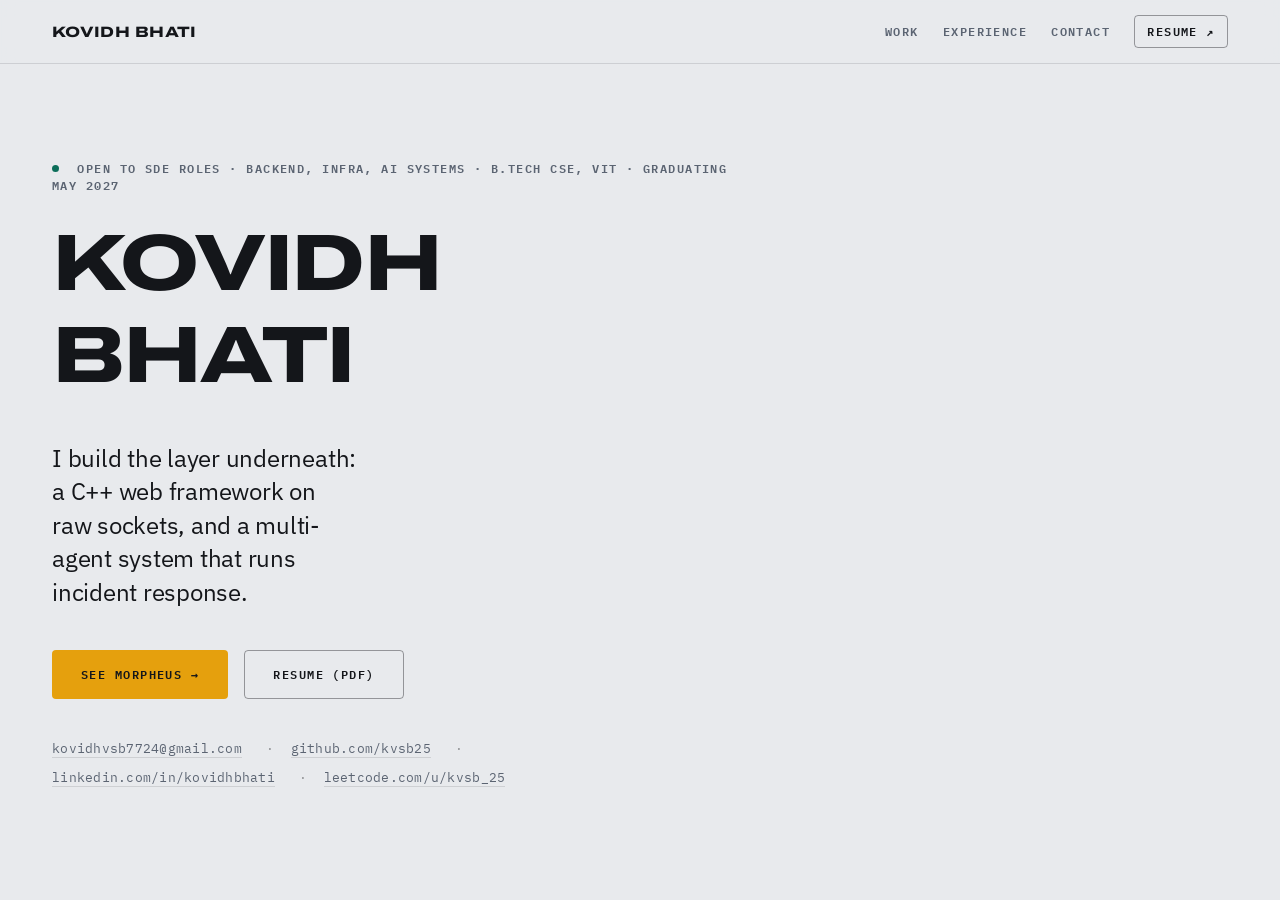
==== index.html @ 0c717b28 "Add hero section and design tokens" ====
<!doctype html>
<html lang="en">
  <head>
    <meta charset="utf-8" />
    <meta name="viewport" content="width=device-width, initial-scale=1" />
    <title>Kovidh Bhati — Backend &amp; Infrastructure Engineer</title>
    <meta
      name="description"
      content="Kovidh Bhati — backend and infrastructure engineer. Morpheus, an event-driven multi-agent SRE system, and Zen, a C++ web micro-framework built on raw sockets."
    />
    <link
      rel="preload"
      href="assets/fonts/archivo-expanded-var.woff2"
      as="font"
      type="font/woff2"
      crossorigin
    />
    <link rel="stylesheet" href="styles.css" />
  </head>

  <body>
    <a class="skip-link" href="#main">Skip to content</a>

    <header class="nav">
      <div class="shell nav__inner">
        <a class="nav__mark" href="#top">Kovidh Bhati</a>
        <nav class="nav__links" aria-label="Primary">
          <a href="#work">Work</a>
          <a href="#experience">Experience</a>
          <a href="#contact">Contact</a>
          <a
            class="nav__resume"
            href="KovidhBhati_SoftwareEngineer_Resume.pdf"
            target="_blank"
            rel="noopener"
            >Resume ↗</a
          >
        </nav>
      </div>
    </header>

    <main id="main">
      <!-- ================= Section 1 — Hero ================= -->
      <section class="hero" id="top">
        <div class="shell grid12">
          <div class="hero__col">
            <p class="hero__avail">
              Open to SDE roles · Backend, Infra, AI systems · B.Tech CSE, VIT ·
              Graduating May 2027
            </p>

            <h1 class="hero__name">Kovidh<br />Bhati</h1>

            <p class="hero__lede">
              I build the layer underneath: a C++ web framework on raw sockets,
              and a multi-agent system that runs incident response.
            </p>

            <div class="hero__ctas">
              <a class="btn btn--primary" href="#morpheus">See Morpheus →</a>
              <a
                class="btn btn--secondary"
                href="KovidhBhati_SoftwareEngineer_Resume.pdf"
                target="_blank"
                rel="noopener"
                >Resume (PDF)</a
              >
            </div>

            <ul class="hero__contact">
              <li>
                <a href="mailto:kovidhvsb7724@gmail.com"
                  >kovidhvsb7724@gmail.com</a
                >
              </li>
              <li>
                <a href="https://github.com/kvsb25" rel="noopener"
                  >github.com/kvsb25</a
                >
              </li>
              <li>
                <a href="https://linkedin.com/in/kovidhbhati" rel="noopener"
                  >linkedin.com/in/kovidhbhati</a
                >
              </li>
              <li>
                <a href="https://leetcode.com/u/kvsb_25/" rel="noopener"
                  >leetcode.com/u/kvsb_25</a
                >
              </li>
            </ul>
          </div>
          <!-- cols 8-12 stay empty, deliberately -->
        </div>
      </section>
    </main>
  </body>
</html>
---- styles.css ----
/* ==========================================================================
   Kovidh Bhati — portfolio
   Plain CSS. No framework, no build step, no preprocessor.
   Section order mirrors the document order in index.html.
   ========================================================================== */

/* --------------------------------------------------------------------------
   Fonts — self-hosted latin subsets (woff2), font-display: swap.
   Archivo ships as a variable font; the display face uses the wdth 125
   (Expanded) instance rather than a separate static file.
   -------------------------------------------------------------------------- */

@font-face {
  font-family: "Archivo";
  src: url("assets/fonts/archivo-expanded-var.woff2") format("woff2");
  font-weight: 700 800;
  font-stretch: 100% 125%;
  font-style: normal;
  font-display: swap;
}

@font-face {
  font-family: "IBM Plex Sans";
  src: url("assets/fonts/plex-sans-var.woff2") format("woff2");
  font-weight: 400 500;
  font-style: normal;
  font-display: swap;
}

@font-face {
  font-family: "IBM Plex Mono";
  src: url("assets/fonts/plex-mono-400.woff2") format("woff2");
  font-weight: 400;
  font-style: normal;
  font-display: swap;
}

@font-face {
  font-family: "IBM Plex Mono";
  src: url("assets/fonts/plex-mono-600.woff2") format("woff2");
  font-weight: 600;
  font-style: normal;
  font-display: swap;
}

/* --------------------------------------------------------------------------
   Tokens
   -------------------------------------------------------------------------- */

:root {
  --base: #e8eaed;   /* page background, cool neutral grey (panel chrome) */
  --panel: #fdfdfc;  /* raised surfaces, project blocks, code blocks */
  --ink: #14161a;    /* primary text */
  --muted: #5b6472;  /* secondary text, labels, metadata — 4.9:1 on --base */
  --signal: #e5a00d; /* amber — "firing" state, primary accent, CTA fill */
  --ok: #0c6e5a;     /* deep teal — "resolved" state, links, success */

  /* --ok is a hair darker than the spec's #0E7C66, which measured 4.25:1 on
     --base and failed the 4.5:1 floor in B.7. This value clears it at 5.1:1
     on --base and 5.9:1 on --panel, and is visually indistinguishable. */

  --hairline: rgba(20, 22, 26, 0.12);
  --hairline-strong: rgba(20, 22, 26, 0.4);

  --font-display: "Archivo", "Arial Black", system-ui, sans-serif;
  --font-body: "IBM Plex Sans", system-ui, -apple-system, "Segoe UI", sans-serif;
  --font-mono: "IBM Plex Mono", ui-monospace, "SF Mono", "Consolas", monospace;

  /* 8px base — only these steps are used anywhere in the sheet */
  --s1: 8px;
  --s2: 16px;
  --s3: 24px;
  --s4: 40px;
  --s5: 64px;
  --s6: 96px;
  --s7: 160px;

  --measure: 68ch;
  --maxw: 1240px;
  --gutter: 24px;
  --margin: 32px;
  --nav-h: 64px;
}

/* --------------------------------------------------------------------------
   Reset / base
   -------------------------------------------------------------------------- */

*,
*::before,
*::after {
  box-sizing: border-box;
}

html {
  scroll-behavior: smooth;
  /* keep anchored sections clear of the sticky nav */
  scroll-padding-top: calc(var(--nav-h) + var(--s3));
  -webkit-text-size-adjust: 100%;
}

body {
  margin: 0;
  background: var(--base);
  color: var(--ink);
  font-family: var(--font-body);
  font-size: 17px;
  font-weight: 400;
  line-height: 1.6;
  font-synthesis-weight: none;
  -webkit-font-smoothing: antialiased;
}

h1,
h2,
h3 {
  font-family: var(--font-display);
  font-stretch: 125%;
  line-height: 1.15;
  margin: 0;
  text-wrap: balance;
}

p {
  margin: 0;
}

ul {
  margin: 0;
  padding: 0;
  list-style: none;
}

a {
  color: inherit;
}

/* --------------------------------------------------------------------------
   Accessibility primitives
   -------------------------------------------------------------------------- */

:focus-visible {
  outline: 2px solid var(--ok);
  outline-offset: 2px;
  border-radius: 2px;
}

.skip-link {
  position: absolute;
  left: var(--s2);
  top: -100px;
  z-index: 100;
  padding: 10px var(--s2);
  background: var(--ink);
  color: var(--panel);
  font-family: var(--font-mono);
  font-size: 12px;
  letter-spacing: 0.12em;
  text-transform: uppercase;
  text-decoration: none;
  transition: top 150ms ease-out;
}

.skip-link:focus {
  top: var(--s2);
}

.visually-hidden {
  position: absolute;
  width: 1px;
  height: 1px;
  margin: -1px;
  padding: 0;
  overflow: hidden;
  clip-path: inset(50%);
  white-space: nowrap;
}

/* --------------------------------------------------------------------------
   Layout shell
   -------------------------------------------------------------------------- */

.shell {
  width: 100%;
  max-width: var(--maxw);
  margin-inline: auto;
  padding-inline: var(--margin);
}

.grid12 {
  display: grid;
  grid-template-columns: repeat(12, 1fr);
  gap: var(--gutter);
}

section {
  padding-block: var(--s7);
}

/* --------------------------------------------------------------------------
   Type utilities
   -------------------------------------------------------------------------- */

.mono {
  font-family: var(--font-mono);
  font-size: 13px;
  letter-spacing: 0.02em;
}

.eyebrow {
  font-family: var(--font-mono);
  font-size: 12px;
  font-weight: 600;
  letter-spacing: 0.12em;
  line-height: 1.4;
  text-transform: uppercase;
  color: var(--muted);
  display: flex;
  align-items: center;
  gap: var(--s2);
  margin: 0 0 var(--s3);
}

/* the 24px signal rule that precedes every section eyebrow */
.eyebrow::before {
  content: "";
  flex: none;
  width: 24px;
  height: 2px;
  background: var(--signal);
}

/* --------------------------------------------------------------------------
   Nav
   -------------------------------------------------------------------------- */

.nav {
  position: sticky;
  top: 0;
  z-index: 50;
  height: var(--nav-h);
  background: color-mix(in srgb, var(--base) 88%, transparent);
  backdrop-filter: blur(8px);
  border-bottom: 1px solid var(--hairline);
}

.nav__inner {
  height: 100%;
  display: flex;
  align-items: center;
  justify-content: space-between;
  gap: var(--s3);
}

.nav__mark {
  font-family: var(--font-display);
  font-stretch: 125%;
  font-weight: 800;
  font-size: 15px;
  letter-spacing: 0.02em;
  text-transform: uppercase;
  text-decoration: none;
  color: var(--ink);
}

.nav__links {
  display: flex;
  align-items: center;
  gap: var(--s3);
  font-family: var(--font-mono);
  font-size: 12px;
  font-weight: 600;
  letter-spacing: 0.12em;
  text-transform: uppercase;
}

.nav__links a {
  color: var(--muted);
  text-decoration: none;
  padding: 6px 0;
  transition: color 150ms ease-out;
}

.nav__links a:hover {
  color: var(--ink);
}

/* Resume is the only emphasised nav item */
.nav__links a.nav__resume {
  color: var(--ink);
  border: 1px solid var(--hairline-strong);
  border-radius: 4px;
  padding: 6px 12px;
}

.nav__links a.nav__resume:hover {
  background: var(--signal);
  border-color: var(--signal);
  color: var(--ink);
}

/* --------------------------------------------------------------------------
   Buttons
   -------------------------------------------------------------------------- */

.btn {
  display: inline-block;
  font-family: var(--font-mono);
  font-size: 12px;
  font-weight: 600;
  letter-spacing: 0.12em;
  text-transform: uppercase;
  text-decoration: none;
  padding: 14px 28px;
  border-radius: 4px;
  border: 1px solid transparent;
  transition: background-color 150ms ease-out, color 150ms ease-out,
    border-color 150ms ease-out;
}

.btn--primary {
  background: var(--signal);
  color: var(--ink);
}

/* hover repeats the firing -> resolved language of the timeline */
.btn--primary:hover {
  background: var(--ok);
  color: var(--panel);
}

.btn--secondary {
  border-color: var(--hairline-strong);
  color: var(--ink);
}

.btn--secondary:hover {
  border-color: var(--ink);
  background: var(--panel);
}

/* --------------------------------------------------------------------------
   Section 1 — Hero
   -------------------------------------------------------------------------- */

.hero {
  padding-block: var(--s6) var(--s5);
}

.hero__col {
  grid-column: 1 / 8;
}

.hero__avail {
  font-family: var(--font-mono);
  font-size: 12px;
  font-weight: 600;
  letter-spacing: 0.12em;
  line-height: 1.4;
  text-transform: uppercase;
  color: var(--muted);
  margin-bottom: var(--s3);
}

.hero__avail::before {
  content: "";
  display: inline-block;
  width: 7px;
  height: 7px;
  margin-right: 10px;
  border-radius: 50%;
  background: var(--ok);
  vertical-align: 1px;
}

.hero__name {
  font-size: 80px;
  font-weight: 800;
  letter-spacing: -0.03em;
  text-transform: uppercase;
  margin-bottom: var(--s4);
}

.hero__lede {
  font-size: 24px;
  line-height: 1.4;
  letter-spacing: -0.01em;
  max-width: 22ch;
  margin-bottom: var(--s4);
}

.hero__ctas {
  display: flex;
  flex-wrap: wrap;
  gap: var(--s2);
  margin-bottom: var(--s4);
}

.hero__contact {
  display: flex;
  flex-wrap: wrap;
  align-items: center;
  gap: var(--s1) var(--s2);
  font-family: var(--font-mono);
  font-size: 13px;
  letter-spacing: 0.02em;
  color: var(--muted);
}

.hero__contact li:not(:last-child)::after {
  content: "·";
  margin-left: var(--s2);
  color: var(--hairline-strong);
}

.hero__contact a {
  color: var(--muted);
  text-decoration: none;
  border-bottom: 1px solid var(--hairline);
  transition: color 150ms ease-out, border-color 150ms ease-out;
}

.hero__contact a:hover {
  color: var(--ok);
  border-color: var(--ok);
}

/* --------------------------------------------------------------------------
   Responsive
   -------------------------------------------------------------------------- */

@media (max-width: 1239px) {
  :root {
    --margin: 24px;
  }

  .hero__name {
    font-size: 64px;
  }
}

@media (max-width: 899px) {
  :root {
    --s7: 80px;
  }

  .hero__col {
    grid-column: 1 / -1;
  }

  .hero__lede {
    max-width: var(--measure);
  }
}

@media (max-width: 599px) {
  :root {
    --margin: 20px;
  }

  body {
    font-size: 16px;
  }

  .hero {
    padding-block: var(--s4) var(--s4);
  }

  .hero__name {
    font-size: 44px;
  }

  .hero__lede {
    font-size: 19px;
  }

  .hero__ctas .btn {
    flex: 1 1 100%;
    text-align: center;
  }

  /* only four destinations and the page scrolls — no hamburger */
  .nav__links a:not(.nav__resume) {
    display: none;
  }
}

/* --------------------------------------------------------------------------
   Motion
   -------------------------------------------------------------------------- */

@media (prefers-reduced-motion: reduce) {
  html {
    scroll-behavior: auto;
  }

  *,
  *::before,
  *::after {
    animation-duration: 0.01ms !important;
    animation-iteration-count: 1 !important;
    transition-duration: 0.01ms !important;
  }
}
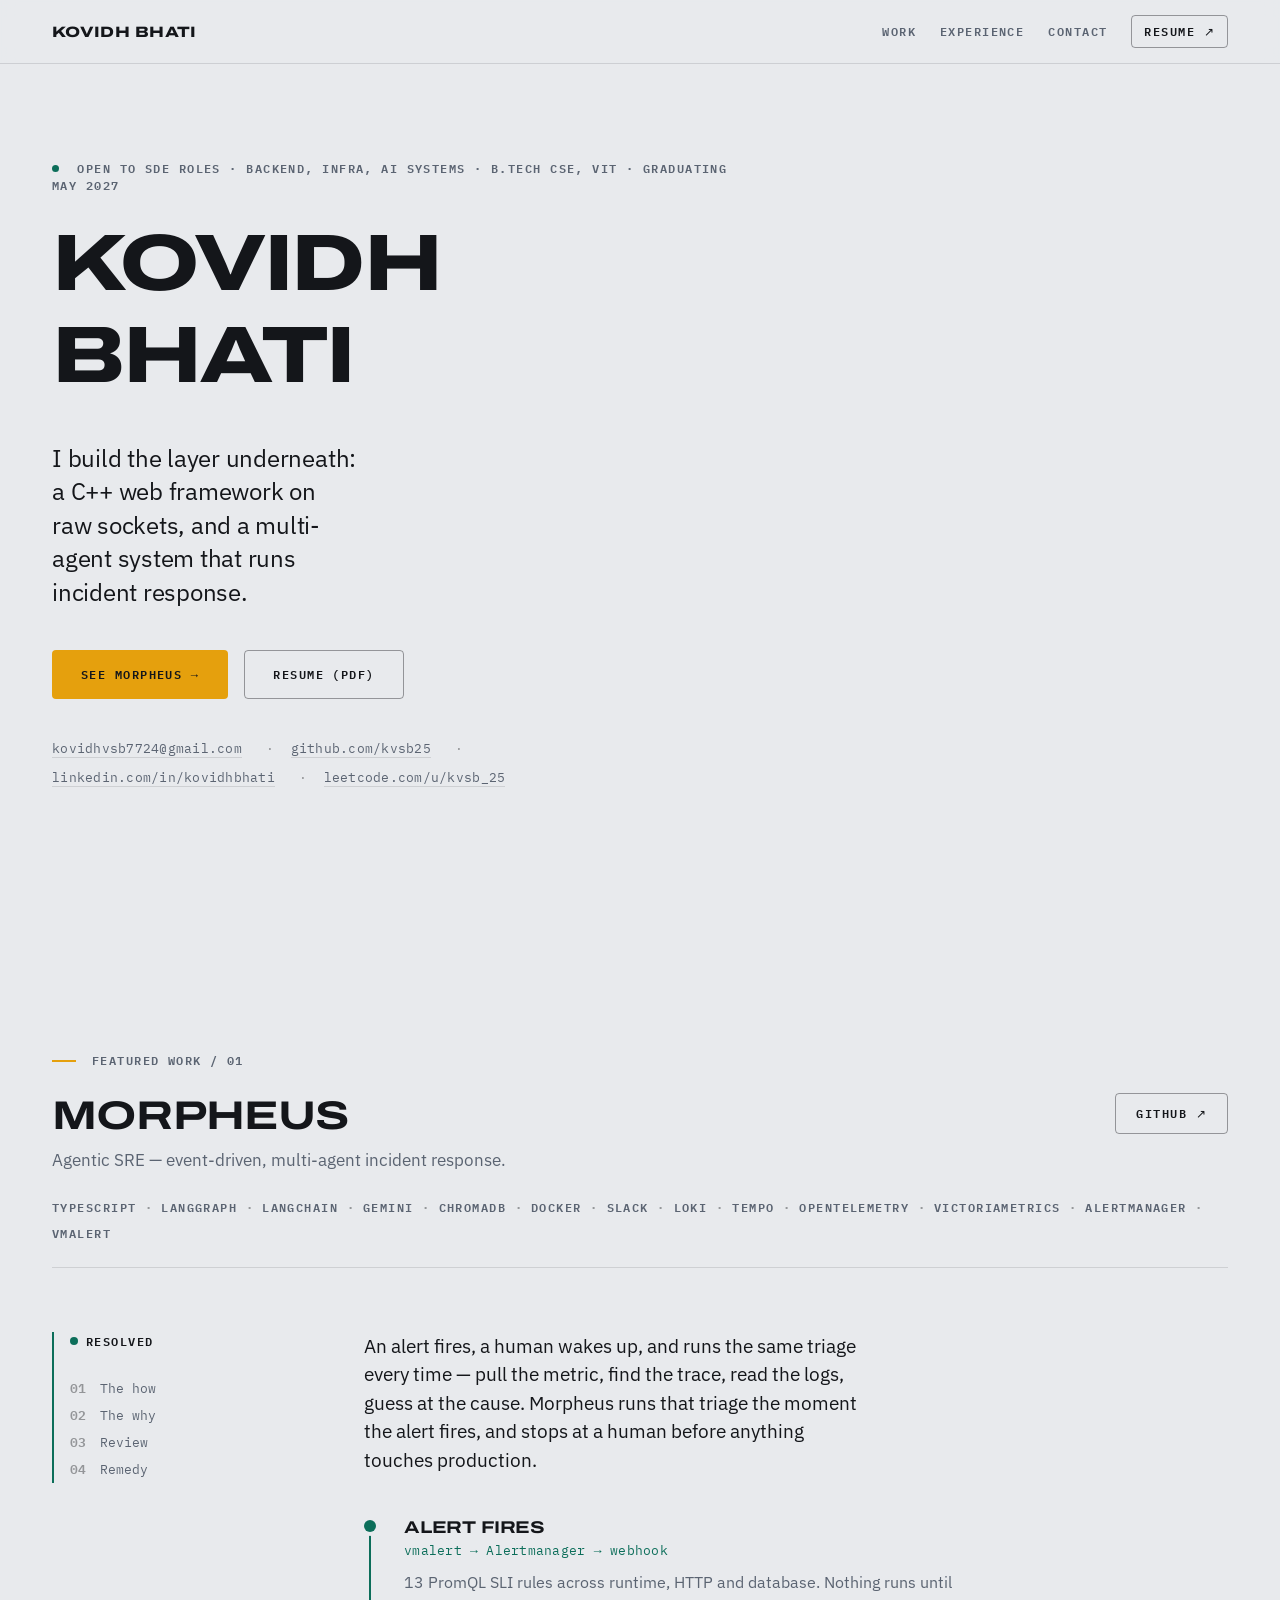
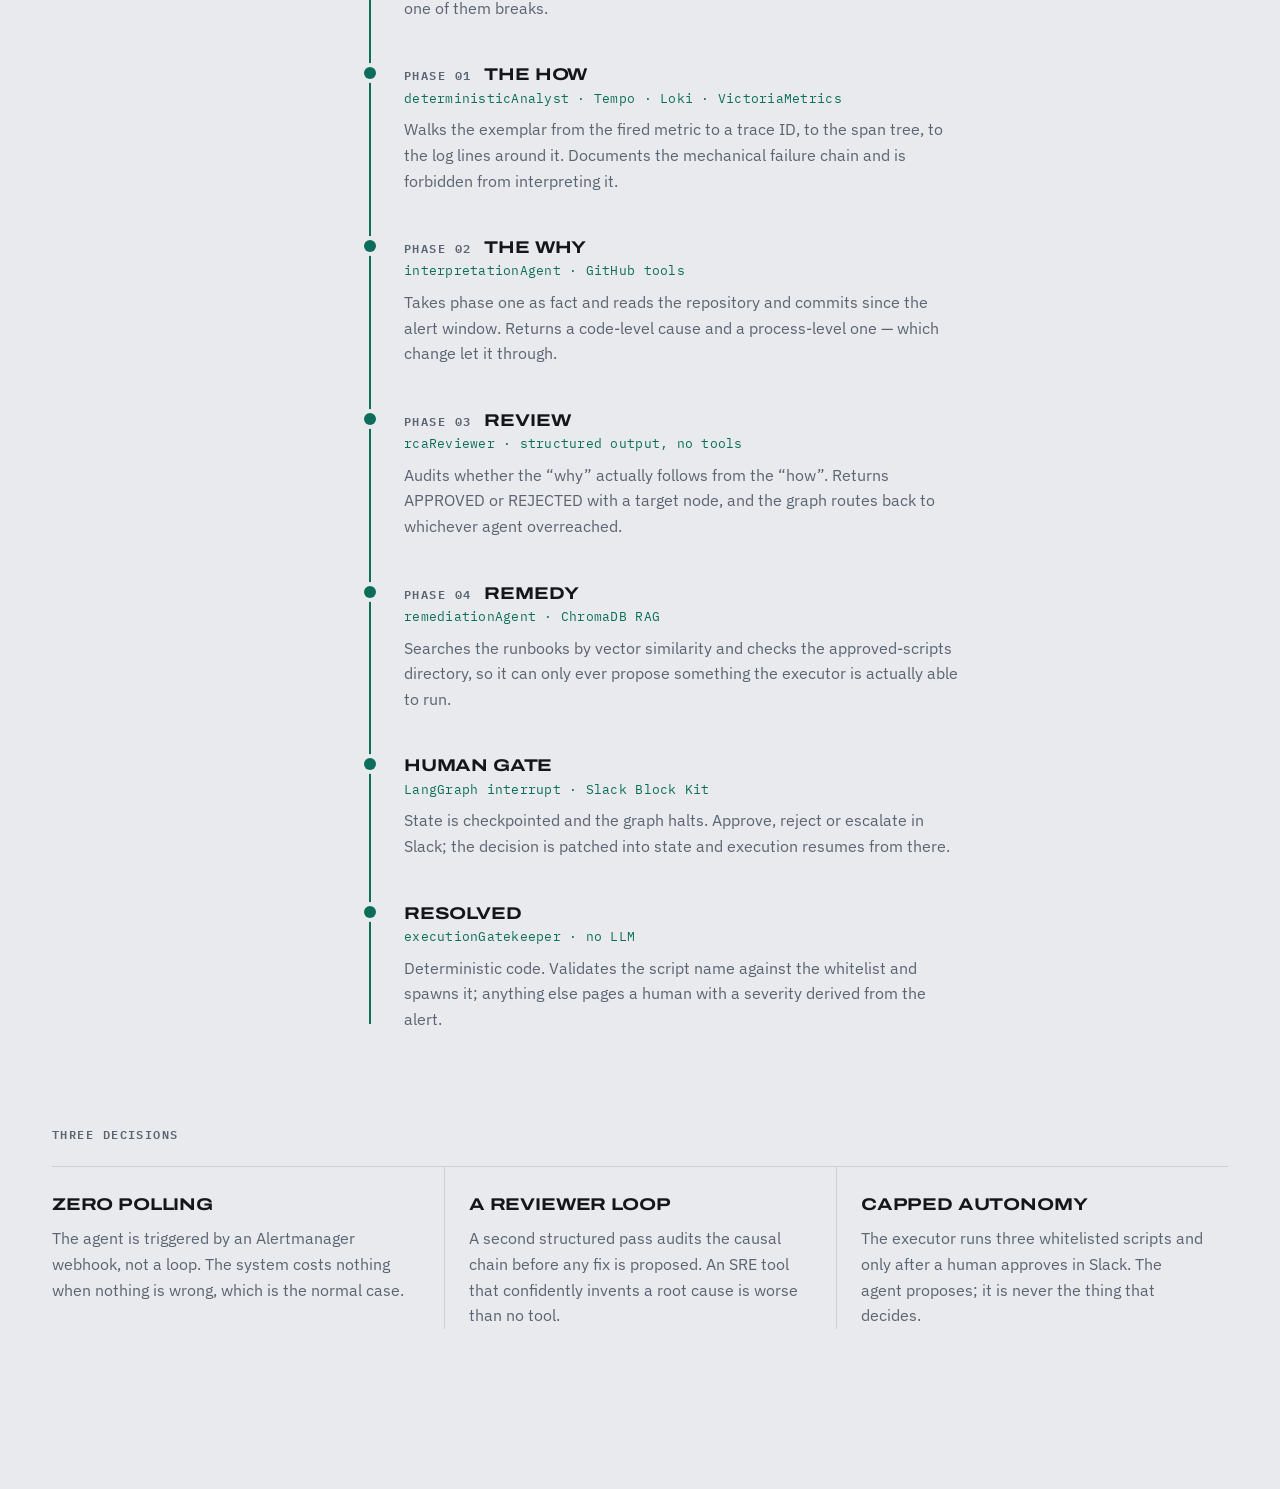
==== commit b9191eaf: "Add Morpheus case study and incident timeline" ====
--- a/index.html
+++ b/index.html
@@ -93,6 +93,219 @@
           <!-- cols 8-12 stay empty, deliberately -->
         </div>
       </section>
+
+      <!-- ================= Section 3 — Morpheus ================= -->
+      <section class="project project--featured" id="morpheus">
+        <div class="shell">
+          <p class="eyebrow" id="work">Featured work / 01</p>
+
+          <div class="project__head">
+            <div>
+              <h2 class="project__title">Morpheus</h2>
+              <p class="project__line">
+                Agentic SRE — event-driven, multi-agent incident response.
+              </p>
+            </div>
+            <a
+              class="btn btn--secondary project__link"
+              href="https://github.com/kvsb25/Morpheus"
+              rel="noopener"
+              >GitHub ↗</a
+            >
+          </div>
+
+          <ul class="stackrow">
+            <li>TypeScript</li>
+            <li>LangGraph</li>
+            <li>LangChain</li>
+            <li>Gemini</li>
+            <li>ChromaDB</li>
+            <li>Docker</li>
+            <li>Slack</li>
+            <li>Loki</li>
+            <li>Tempo</li>
+            <li>OpenTelemetry</li>
+            <li>VictoriaMetrics</li>
+            <li>Alertmanager</li>
+            <li>vmalert</li>
+          </ul>
+
+          <div class="morpheus">
+            <!-- sticky status rail -->
+            <aside class="rail" aria-hidden="true">
+              <div class="rail__inner">
+                <p class="rail__status" data-status>
+                  <span class="rail__dot"></span><span data-status-text
+                    >Resolved</span
+                  >
+                </p>
+                <ol class="rail__index">
+                  <li><b>01</b> The how</li>
+                  <li><b>02</b> The why</li>
+                  <li><b>03</b> Review</li>
+                  <li><b>04</b> Remedy</li>
+                </ol>
+              </div>
+            </aside>
+
+            <div class="morpheus__main">
+              <p class="project__problem">
+                An alert fires, a human wakes up, and runs the same triage every
+                time — pull the metric, find the trace, read the logs, guess at
+                the cause. Morpheus runs that triage the moment the alert fires,
+                and stops at a human before anything touches production.
+              </p>
+
+              <p class="visually-hidden">
+                Pipeline, in words: an SLI alert fires in vmalert and is routed
+                by Alertmanager to a webhook that triggers the agent — there is
+                no polling. Phase one, the deterministic analyst queries Tempo,
+                Loki and VictoriaMetrics to establish the mechanical failure
+                chain. Phase two, the interpretation agent reads the repository
+                and commit history to explain why it happened. Phase three, a
+                reviewer audits whether the second follows from the first, and
+                routes back to whichever agent failed if it does not. Phase
+                four, the remediation agent searches runbooks by vector
+                similarity and proposes a script. The graph then interrupts and
+                waits for a human to approve, reject or escalate in Slack.
+                Finally a non-LLM gatekeeper checks the script against a
+                whitelist and executes it.
+              </p>
+
+              <ol class="timeline" data-timeline>
+                <li class="tl">
+                  <span class="tl__dot"></span>
+                  <div class="tl__body">
+                    <p class="tl__label">Alert fires</p>
+                    <p class="tl__meta">vmalert → Alertmanager → webhook</p>
+                    <p class="tl__note">
+                      13 PromQL SLI rules across runtime, HTTP and database.
+                      Nothing runs until one of them breaks.
+                    </p>
+                  </div>
+                </li>
+
+                <li class="tl">
+                  <span class="tl__dot"></span>
+                  <div class="tl__body">
+                    <p class="tl__label">
+                      <span class="tl__num">Phase 01</span> The how
+                    </p>
+                    <p class="tl__meta">
+                      deterministicAnalyst · Tempo · Loki · VictoriaMetrics
+                    </p>
+                    <p class="tl__note">
+                      Walks the exemplar from the fired metric to a trace ID, to
+                      the span tree, to the log lines around it. Documents the
+                      mechanical failure chain and is forbidden from
+                      interpreting it.
+                    </p>
+                  </div>
+                </li>
+
+                <li class="tl">
+                  <span class="tl__dot"></span>
+                  <div class="tl__body">
+                    <p class="tl__label">
+                      <span class="tl__num">Phase 02</span> The why
+                    </p>
+                    <p class="tl__meta">interpretationAgent · GitHub tools</p>
+                    <p class="tl__note">
+                      Takes phase one as fact and reads the repository and
+                      commits since the alert window. Returns a code-level cause
+                      and a process-level one — which change let it through.
+                    </p>
+                  </div>
+                </li>
+
+                <li class="tl">
+                  <span class="tl__dot"></span>
+                  <div class="tl__body">
+                    <p class="tl__label">
+                      <span class="tl__num">Phase 03</span> Review
+                    </p>
+                    <p class="tl__meta">rcaReviewer · structured output, no tools</p>
+                    <p class="tl__note">
+                      Audits whether the “why” actually follows from the “how”.
+                      Returns APPROVED or REJECTED with a target node, and the
+                      graph routes back to whichever agent overreached.
+                    </p>
+                  </div>
+                </li>
+
+                <li class="tl">
+                  <span class="tl__dot"></span>
+                  <div class="tl__body">
+                    <p class="tl__label">
+                      <span class="tl__num">Phase 04</span> Remedy
+                    </p>
+                    <p class="tl__meta">remediationAgent · ChromaDB RAG</p>
+                    <p class="tl__note">
+                      Searches the runbooks by vector similarity and checks the
+                      approved-scripts directory, so it can only ever propose
+                      something the executor is actually able to run.
+                    </p>
+                  </div>
+                </li>
+
+                <li class="tl">
+                  <span class="tl__dot"></span>
+                  <div class="tl__body">
+                    <p class="tl__label">Human gate</p>
+                    <p class="tl__meta">LangGraph interrupt · Slack Block Kit</p>
+                    <p class="tl__note">
+                      State is checkpointed and the graph halts. Approve, reject
+                      or escalate in Slack; the decision is patched into state
+                      and execution resumes from there.
+                    </p>
+                  </div>
+                </li>
+
+                <li class="tl tl--end">
+                  <span class="tl__dot"></span>
+                  <div class="tl__body">
+                    <p class="tl__label">Resolved</p>
+                    <p class="tl__meta">executionGatekeeper · no LLM</p>
+                    <p class="tl__note">
+                      Deterministic code. Validates the script name against the
+                      whitelist and spawns it; anything else pages a human with
+                      a severity derived from the alert.
+                    </p>
+                  </div>
+                </li>
+              </ol>
+            </div>
+          </div>
+
+          <h3 class="decisions__title">Three decisions</h3>
+          <ul class="decisions">
+            <li>
+              <p class="decisions__head">Zero polling</p>
+              <p>
+                The agent is triggered by an Alertmanager webhook, not a loop.
+                The system costs nothing when nothing is wrong, which is the
+                normal case.
+              </p>
+            </li>
+            <li>
+              <p class="decisions__head">A reviewer loop</p>
+              <p>
+                A second structured pass audits the causal chain before any fix
+                is proposed. An SRE tool that confidently invents a root cause
+                is worse than no tool.
+              </p>
+            </li>
+            <li>
+              <p class="decisions__head">Capped autonomy</p>
+              <p>
+                The executor runs three whitelisted scripts and only after a
+                human approves in Slack. The agent proposes; it is never the
+                thing that decides.
+              </p>
+            </li>
+          </ul>
+        </div>
+      </section>
     </main>
   </body>
 </html>
--- a/styles.css
+++ b/styles.css
@@ -125,7 +125,8 @@
   margin: 0;
 }
 
-ul {
+ul,
+ol {
   margin: 0;
   padding: 0;
   list-style: none;
@@ -426,6 +427,244 @@
 }
 
 /* --------------------------------------------------------------------------
+   Project blocks — shared by Morpheus, Zen and Face2Face.
+   The structure repeats and the scale reduces; that is what communicates
+   ranking without having to say one project matters less.
+   -------------------------------------------------------------------------- */
+
+.project__head {
+  display: flex;
+  align-items: flex-start;
+  justify-content: space-between;
+  gap: var(--s3);
+  margin-bottom: var(--s3);
+}
+
+.project__title {
+  font-size: 32px;
+  font-weight: 700;
+  letter-spacing: -0.02em;
+  text-transform: uppercase;
+  margin-bottom: var(--s1);
+}
+
+.project--featured .project__title {
+  font-size: 40px;
+}
+
+.project__line {
+  color: var(--muted);
+  max-width: var(--measure);
+}
+
+.project__link {
+  flex: none;
+  padding: 10px 20px;
+}
+
+.project__problem {
+  font-size: 19px;
+  line-height: 1.5;
+  max-width: 46ch;
+  margin-bottom: var(--s4);
+}
+
+/* stack rows are text, not badges */
+.stackrow {
+  display: flex;
+  flex-wrap: wrap;
+  gap: 6px var(--s1);
+  font-family: var(--font-mono);
+  font-size: 12px;
+  font-weight: 600;
+  letter-spacing: 0.12em;
+  text-transform: uppercase;
+  color: var(--muted);
+  padding-bottom: var(--s3);
+  border-bottom: 1px solid var(--hairline);
+  margin-bottom: var(--s5);
+}
+
+.stackrow li:not(:last-child)::after {
+  content: " ·";
+  color: var(--hairline-strong);
+}
+
+/* --------------------------------------------------------------------------
+   Morpheus — rail + incident timeline
+   -------------------------------------------------------------------------- */
+
+.project--featured {
+  padding-top: 200px; /* Morpheus gets extra isolation above it */
+}
+
+.morpheus {
+  display: grid;
+  grid-template-columns: 3fr 9fr;
+  gap: var(--gutter);
+}
+
+.rail__inner {
+  position: sticky;
+  top: calc(var(--nav-h) + var(--s4));
+  border-left: 2px solid var(--ok);
+  padding-left: var(--s2);
+  transition: border-color 600ms ease-out;
+}
+
+.rail__status {
+  font-family: var(--font-mono);
+  font-size: 12px;
+  font-weight: 600;
+  letter-spacing: 0.12em;
+  text-transform: uppercase;
+  color: var(--ink);
+  display: flex;
+  align-items: center;
+  gap: var(--s1);
+  margin-bottom: var(--s3);
+}
+
+.rail__dot {
+  width: 8px;
+  height: 8px;
+  border-radius: 50%;
+  background: var(--ok);
+  transition: background-color 600ms ease-out;
+}
+
+.rail__index {
+  font-family: var(--font-mono);
+  font-size: 13px;
+  line-height: 2;
+  color: var(--muted);
+}
+
+.rail__index b {
+  color: var(--hairline-strong);
+  font-weight: 600;
+  margin-right: 6px;
+}
+
+/* The timeline is the signature element. Default state is resolved (teal), so
+   that with JavaScript off — or under prefers-reduced-motion — it reads as a
+   finished incident rather than a stuck one. main.js flips it to firing and
+   plays it back. */
+.timeline {
+  position: relative;
+  padding-left: var(--s4);
+}
+
+.timeline::before {
+  content: "";
+  position: absolute;
+  left: 5px;
+  top: 8px;
+  bottom: 8px;
+  width: 2px;
+  background: var(--ok);
+  transition: background-color 600ms ease-out;
+}
+
+.tl {
+  position: relative;
+  padding-bottom: var(--s4);
+}
+
+.tl--end {
+  padding-bottom: 0;
+}
+
+.tl__dot {
+  position: absolute;
+  left: calc(var(--s4) * -1);
+  top: 6px;
+  width: 12px;
+  height: 12px;
+  border-radius: 50%;
+  background: var(--ok);
+  box-shadow: 0 0 0 4px var(--base);
+  transition: background-color 400ms ease-out, transform 400ms ease-out;
+}
+
+.tl__label {
+  font-family: var(--font-display);
+  font-stretch: 125%;
+  font-weight: 700;
+  font-size: 17px;
+  letter-spacing: -0.01em;
+  text-transform: uppercase;
+}
+
+.tl__num {
+  font-family: var(--font-mono);
+  font-size: 12px;
+  font-weight: 600;
+  letter-spacing: 0.12em;
+  color: var(--muted);
+  margin-right: var(--s1);
+}
+
+.tl__meta {
+  font-family: var(--font-mono);
+  font-size: 13px;
+  letter-spacing: 0.02em;
+  color: var(--ok);
+  margin-bottom: var(--s1);
+}
+
+.tl__note {
+  color: var(--muted);
+  font-size: 16px;
+  max-width: 56ch;
+}
+
+/* --------------------------------------------------------------------------
+   Three decisions
+   -------------------------------------------------------------------------- */
+
+.decisions__title {
+  font-family: var(--font-mono);
+  font-stretch: normal;
+  font-size: 12px;
+  font-weight: 600;
+  letter-spacing: 0.12em;
+  text-transform: uppercase;
+  color: var(--muted);
+  margin: var(--s6) 0 var(--s3);
+}
+
+.decisions {
+  display: grid;
+  grid-template-columns: repeat(3, 1fr);
+  border-top: 1px solid var(--hairline);
+}
+
+.decisions li {
+  padding: var(--s3) var(--s3) 0 0;
+}
+
+.decisions li + li {
+  padding-left: var(--s3);
+  border-left: 1px solid var(--hairline);
+}
+
+.decisions__head {
+  font-family: var(--font-display);
+  font-stretch: 125%;
+  font-weight: 700;
+  font-size: 17px;
+  text-transform: uppercase;
+  letter-spacing: -0.01em;
+  margin-bottom: var(--s1);
+}
+
+.decisions p:not(.decisions__head) {
+  color: var(--muted);
+  font-size: 16px;
+}
+
+/* --------------------------------------------------------------------------
    Responsive
    -------------------------------------------------------------------------- */
 
@@ -451,6 +690,34 @@
   .hero__lede {
     max-width: var(--measure);
   }
+
+  .project--featured {
+    padding-top: var(--s7);
+  }
+
+  /* the rail is a status indicator, not content — the timeline says the same
+     thing inline once there is no room to park it alongside */
+  .morpheus {
+    grid-template-columns: 1fr;
+  }
+
+  .rail {
+    display: none;
+  }
+
+  .decisions {
+    grid-template-columns: 1fr;
+  }
+
+  .decisions li {
+    padding-right: 0;
+  }
+
+  .decisions li + li {
+    padding-left: 0;
+    border-left: 0;
+    border-top: 1px solid var(--hairline);
+  }
 }
 
 @media (max-width: 599px) {
@@ -477,6 +744,31 @@
   .hero__ctas .btn {
     flex: 1 1 100%;
     text-align: center;
+  }
+
+  .project__head {
+    flex-direction: column;
+    align-items: stretch;
+  }
+
+  .project__link {
+    align-self: flex-start;
+  }
+
+  .project--featured .project__title {
+    font-size: 28px;
+  }
+
+  .project__problem {
+    font-size: 17px;
+  }
+
+  .timeline {
+    padding-left: var(--s3);
+  }
+
+  .tl__dot {
+    left: calc(var(--s3) * -1);
   }
 
   /* only four destinations and the page scrolls — no hamburger */
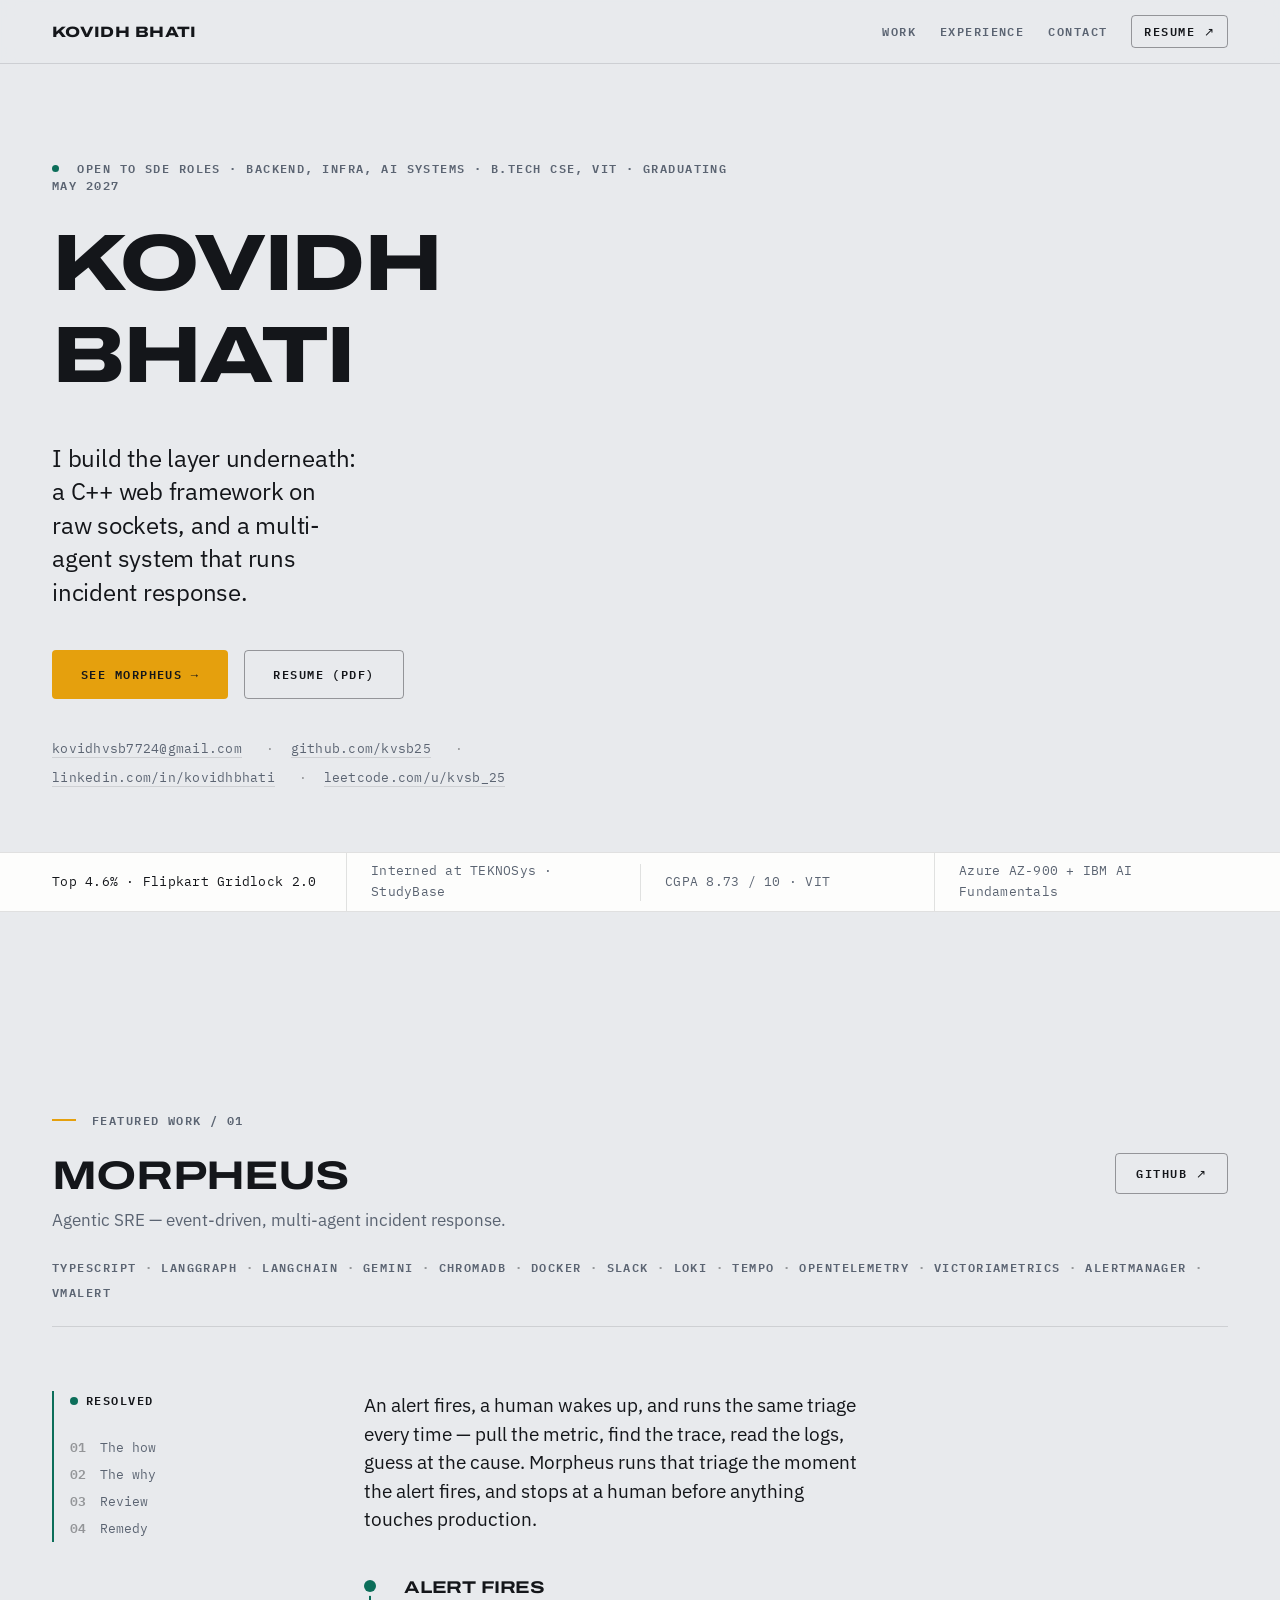
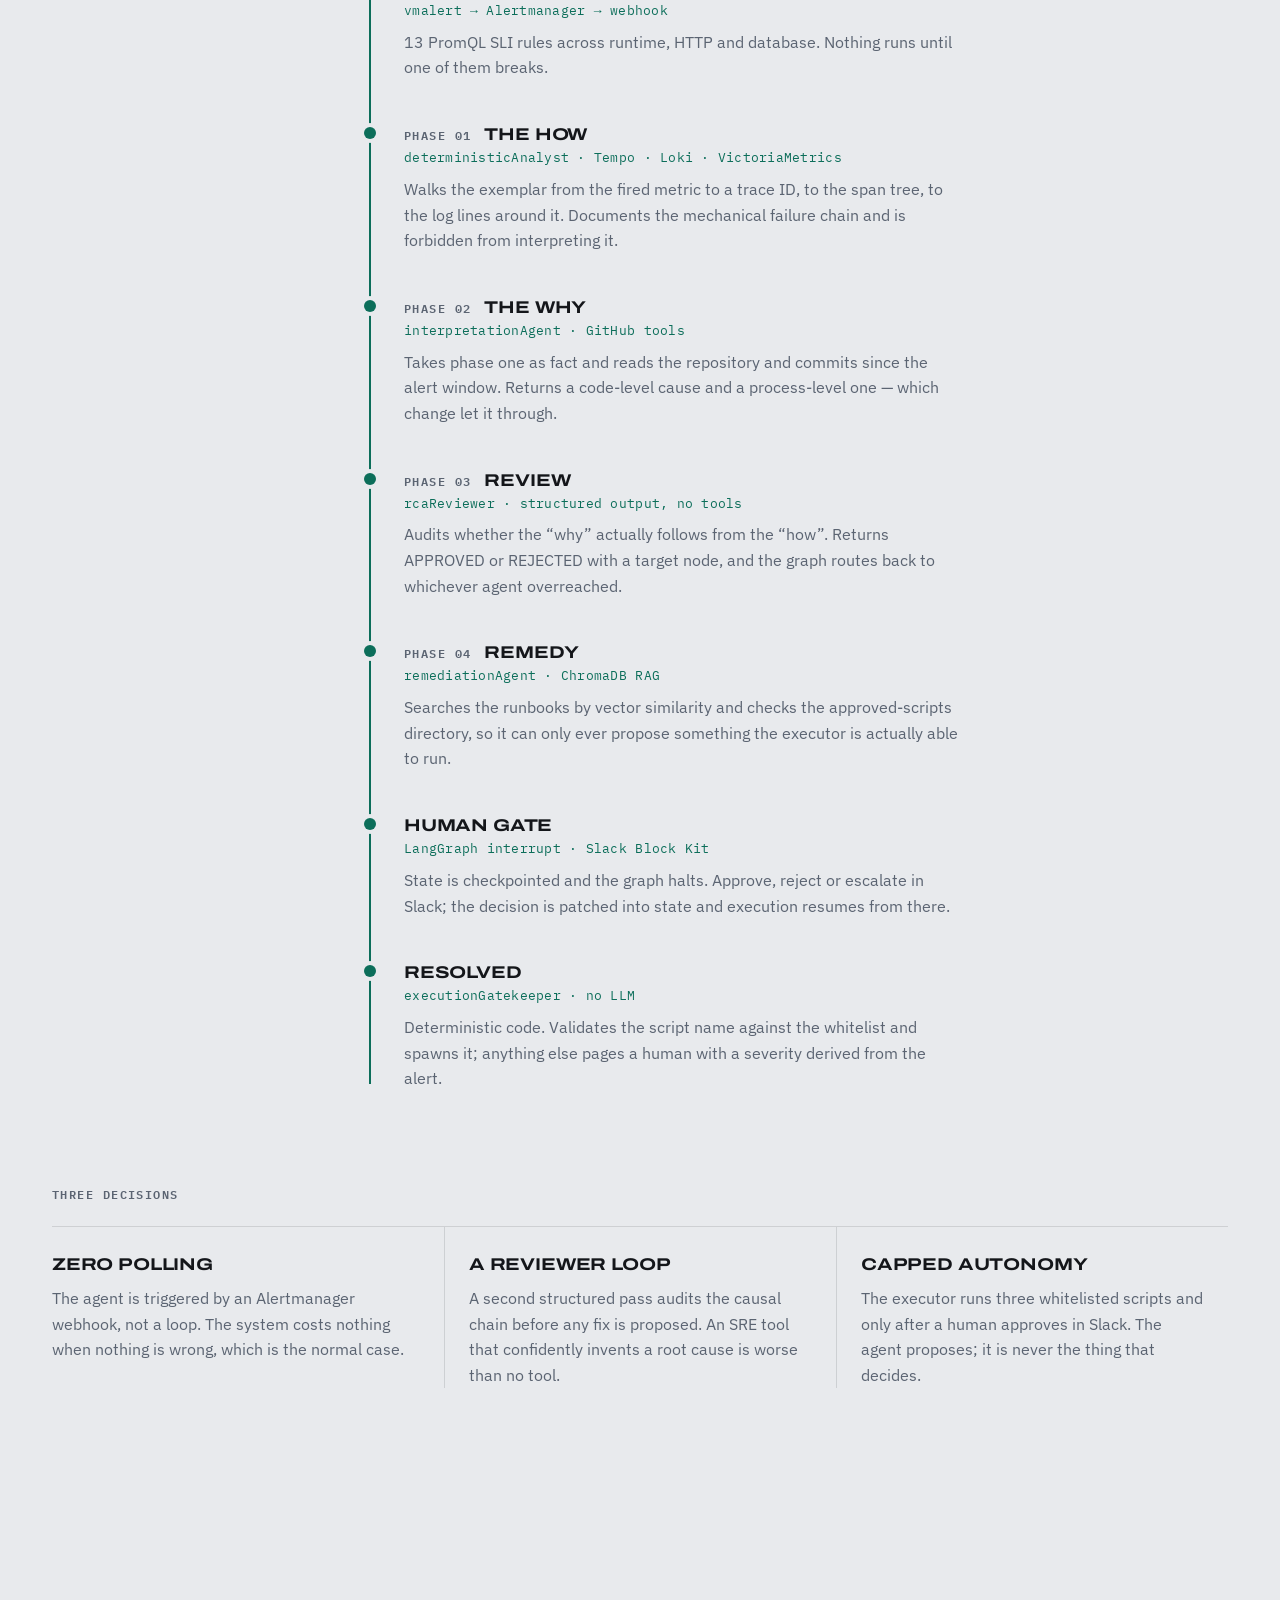
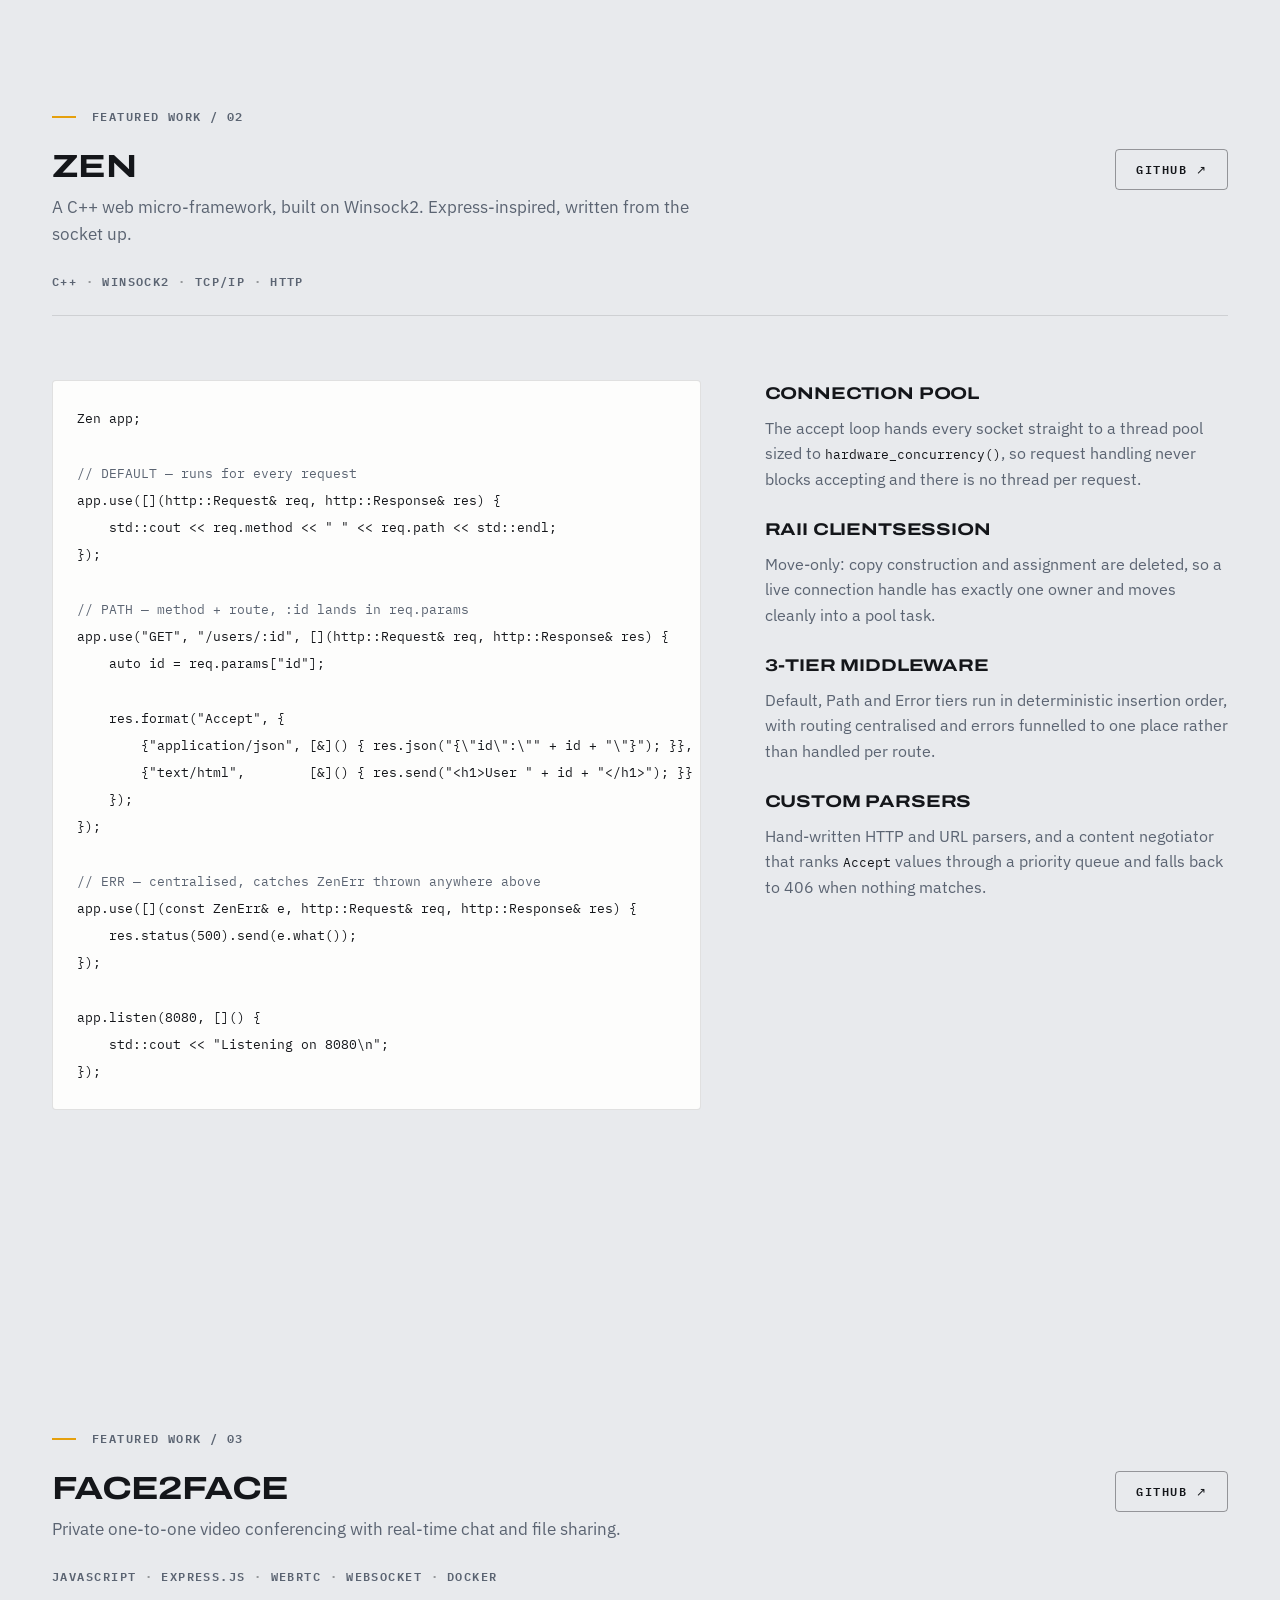
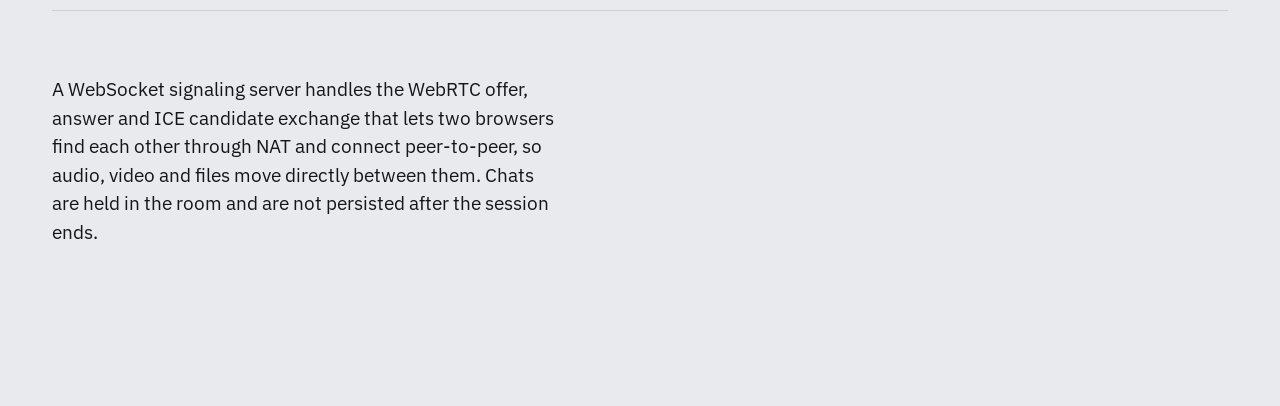
==== commit 6eec7c88: "Add credibility strip, Zen and Face2Face" ====
--- a/index.html
+++ b/index.html
@@ -94,6 +94,18 @@
         </div>
       </section>
 
+      <!-- ================= Section 2 — Credibility strip ================= -->
+      <aside class="creds">
+        <div class="shell">
+          <ul class="creds__list">
+            <li>Top 4.6% · Flipkart Gridlock 2.0</li>
+            <li>Interned at TEKNOSys · StudyBase</li>
+            <li>CGPA 8.73 / 10 · VIT</li>
+            <li>Azure AZ-900 + IBM AI Fundamentals</li>
+          </ul>
+        </div>
+      </aside>
+
       <!-- ================= Section 3 — Morpheus ================= -->
       <section class="project project--featured" id="morpheus">
         <div class="shell">
@@ -306,6 +318,150 @@
           </ul>
         </div>
       </section>
+
+      <!-- ================= Section 4 — Zen ================= -->
+      <section class="project" id="zen">
+        <div class="shell">
+          <p class="eyebrow">Featured work / 02</p>
+
+          <div class="project__head">
+            <div>
+              <h2 class="project__title">Zen</h2>
+              <p class="project__line">
+                A C++ web micro-framework, built on Winsock2. Express-inspired,
+                written from the socket up.
+              </p>
+            </div>
+            <a
+              class="btn btn--secondary project__link"
+              href="https://github.com/kvsb25/Zen"
+              rel="noopener"
+              >GitHub ↗</a
+            >
+          </div>
+
+          <ul class="stackrow">
+            <li>C++</li>
+            <li>Winsock2</li>
+            <li>TCP/IP</li>
+            <li>HTTP</li>
+          </ul>
+
+          <div class="zen">
+            <figure class="code">
+              <figcaption class="visually-hidden">
+                A Zen application: a default middleware that logs every request,
+                a route with a path parameter that content-negotiates between
+                JSON and HTML, an error middleware, and the listen call.
+              </figcaption>
+              <pre><code>Zen app;
+
+<span class="c">// DEFAULT — runs for every request</span>
+app.use([](http::Request&amp; req, http::Response&amp; res) {
+    std::cout &lt;&lt; req.method &lt;&lt; " " &lt;&lt; req.path &lt;&lt; std::endl;
+});
+
+<span class="c">// PATH — method + route, :id lands in req.params</span>
+app.use("GET", "/users/:id", [](http::Request&amp; req, http::Response&amp; res) {
+    auto id = req.params["id"];
+
+    res.format("Accept", {
+        {"application/json", [&amp;]() { res.json("{\"id\":\"" + id + "\"}"); }},
+        {"text/html",        [&amp;]() { res.send("&lt;h1&gt;User " + id + "&lt;/h1&gt;"); }}
+    });
+});
+
+<span class="c">// ERR — centralised, catches ZenErr thrown anywhere above</span>
+app.use([](const ZenErr&amp; e, http::Request&amp; req, http::Response&amp; res) {
+    res.status(500).send(e.what());
+});
+
+app.listen(8080, []() {
+    std::cout &lt;&lt; "Listening on 8080\n";
+});</code></pre>
+            </figure>
+
+            <ul class="zen__notes">
+              <li>
+                <p class="decisions__head">Connection pool</p>
+                <p>
+                  The accept loop hands every socket straight to a thread pool
+                  sized to <code>hardware_concurrency()</code>, so request
+                  handling never blocks accepting and there is no thread per
+                  request.
+                </p>
+              </li>
+              <li>
+                <p class="decisions__head">RAII ClientSession</p>
+                <p>
+                  Move-only: copy construction and assignment are deleted, so a
+                  live connection handle has exactly one owner and moves cleanly
+                  into a pool task.
+                </p>
+              </li>
+              <li>
+                <p class="decisions__head">3-tier middleware</p>
+                <p>
+                  Default, Path and Error tiers run in deterministic insertion
+                  order, with routing centralised and errors funnelled to one
+                  place rather than handled per route.
+                </p>
+              </li>
+              <li>
+                <p class="decisions__head">Custom parsers</p>
+                <p>
+                  Hand-written HTTP and URL parsers, and a content negotiator
+                  that ranks <code>Accept</code> values through a priority queue
+                  and falls back to 406 when nothing matches.
+                </p>
+              </li>
+            </ul>
+          </div>
+        </div>
+      </section>
+
+      <!-- ================= Section 5 — Face2Face ================= -->
+      <section class="project project--compact" id="face2face">
+        <div class="shell">
+          <p class="eyebrow">Featured work / 03</p>
+
+          <div class="project__head">
+            <div>
+              <h2 class="project__title">Face2Face</h2>
+              <p class="project__line">
+                Private one-to-one video conferencing with real-time chat and
+                file sharing.
+              </p>
+            </div>
+            <!-- TODO: once deployed, add before the GitHub link and give it
+                 class="btn btn--primary project__link":
+                 <a class="btn btn--primary project__link" href="LIVE_URL"
+                    rel="noopener">Live demo ↗</a> -->
+            <a
+              class="btn btn--secondary project__link"
+              href="https://github.com/kvsb25/Face2Face"
+              rel="noopener"
+              >GitHub ↗</a
+            >
+          </div>
+
+          <ul class="stackrow">
+            <li>JavaScript</li>
+            <li>Express.js</li>
+            <li>WebRTC</li>
+            <li>WebSocket</li>
+            <li>Docker</li>
+          </ul>
+
+          <p class="project__problem">
+            A WebSocket signaling server handles the WebRTC offer, answer and
+            ICE candidate exchange that lets two browsers find each other
+            through NAT and connect peer-to-peer, so audio, video and files move
+            directly between them. Chats are held in the room and are not
+            persisted after the session ends.
+          </p>
+        </div>
+      </section>
     </main>
   </body>
 </html>
--- a/styles.css
+++ b/styles.css
@@ -427,6 +427,42 @@
 }
 
 /* --------------------------------------------------------------------------
+   Section 2 — Credibility strip
+   Clears every credential filter in one horizontal glance, so the rest of the
+   page can be pure engineering.
+   -------------------------------------------------------------------------- */
+
+.creds {
+  border-block: 1px solid var(--hairline);
+  background: var(--panel);
+  padding-block: 0;
+}
+
+.creds__list {
+  display: grid;
+  grid-template-columns: repeat(4, 1fr);
+  align-items: center;
+  min-height: 56px;
+  font-family: var(--font-mono);
+  font-size: 13px;
+  letter-spacing: 0.02em;
+  color: var(--muted);
+}
+
+.creds__list li {
+  padding: var(--s1) var(--s3);
+}
+
+.creds__list li:first-child {
+  padding-left: 0;
+  color: var(--ink);
+}
+
+.creds__list li + li {
+  border-left: 1px solid var(--hairline);
+}
+
+/* --------------------------------------------------------------------------
    Project blocks — shared by Morpheus, Zen and Face2Face.
    The structure repeats and the scale reduces; that is what communicates
    ranking without having to say one project matters less.
@@ -665,6 +701,64 @@
 }
 
 /* --------------------------------------------------------------------------
+   Zen — code block + decision list
+   Mirrors Morpheus at half the vertical space: same heading treatment, one
+   hero artifact instead of a timeline.
+   -------------------------------------------------------------------------- */
+
+.zen {
+  display: grid;
+  grid-template-columns: 7fr 5fr;
+  gap: var(--s5);
+  align-items: start;
+}
+
+.code {
+  margin: 0;
+  background: var(--panel);
+  border: 1px solid var(--hairline);
+  border-radius: 4px;
+  padding: var(--s3);
+  overflow-x: auto; /* long lines scroll here, never the page */
+}
+
+.code pre {
+  margin: 0;
+}
+
+.code code,
+.zen__notes code {
+  font-family: var(--font-mono);
+  /* 13px keeps the widest line in the snippet (75 chars) inside the panel at
+     1240px; overflow-x on .code is the fallback below that */
+  font-size: 13px;
+  line-height: 1.6;
+  tab-size: 4;
+}
+
+.zen__notes code {
+  font-size: 13px;
+  color: var(--ink);
+}
+
+.code .c {
+  color: var(--muted);
+}
+
+.zen__notes li + li {
+  margin-top: var(--s3);
+}
+
+.zen__notes p:not(.decisions__head) {
+  color: var(--muted);
+  font-size: 16px;
+}
+
+.project--compact .project__problem {
+  margin-bottom: 0;
+}
+
+/* --------------------------------------------------------------------------
    Responsive
    -------------------------------------------------------------------------- */
 
@@ -718,6 +812,11 @@
     border-left: 0;
     border-top: 1px solid var(--hairline);
   }
+
+  .zen {
+    grid-template-columns: 1fr;
+    gap: var(--s4);
+  }
 }
 
 @media (max-width: 599px) {
@@ -769,6 +868,39 @@
 
   .tl__dot {
     left: calc(var(--s3) * -1);
+  }
+
+  .creds__list {
+    grid-template-columns: 1fr 1fr;
+  }
+
+  .creds__list li,
+  .creds__list li:first-child {
+    padding: 10px var(--s2);
+  }
+
+  .creds__list li + li {
+    border-left: 0;
+  }
+
+  .creds__list li:nth-child(odd) {
+    padding-left: 0;
+  }
+
+  .creds__list li:nth-child(even) {
+    border-left: 1px solid var(--hairline);
+  }
+
+  .creds__list li:nth-child(n + 3) {
+    border-top: 1px solid var(--hairline);
+  }
+
+  .code {
+    padding: var(--s2);
+  }
+
+  .code code {
+    font-size: 12px;
   }
 
   /* only four destinations and the page scrolls — no hamburger */
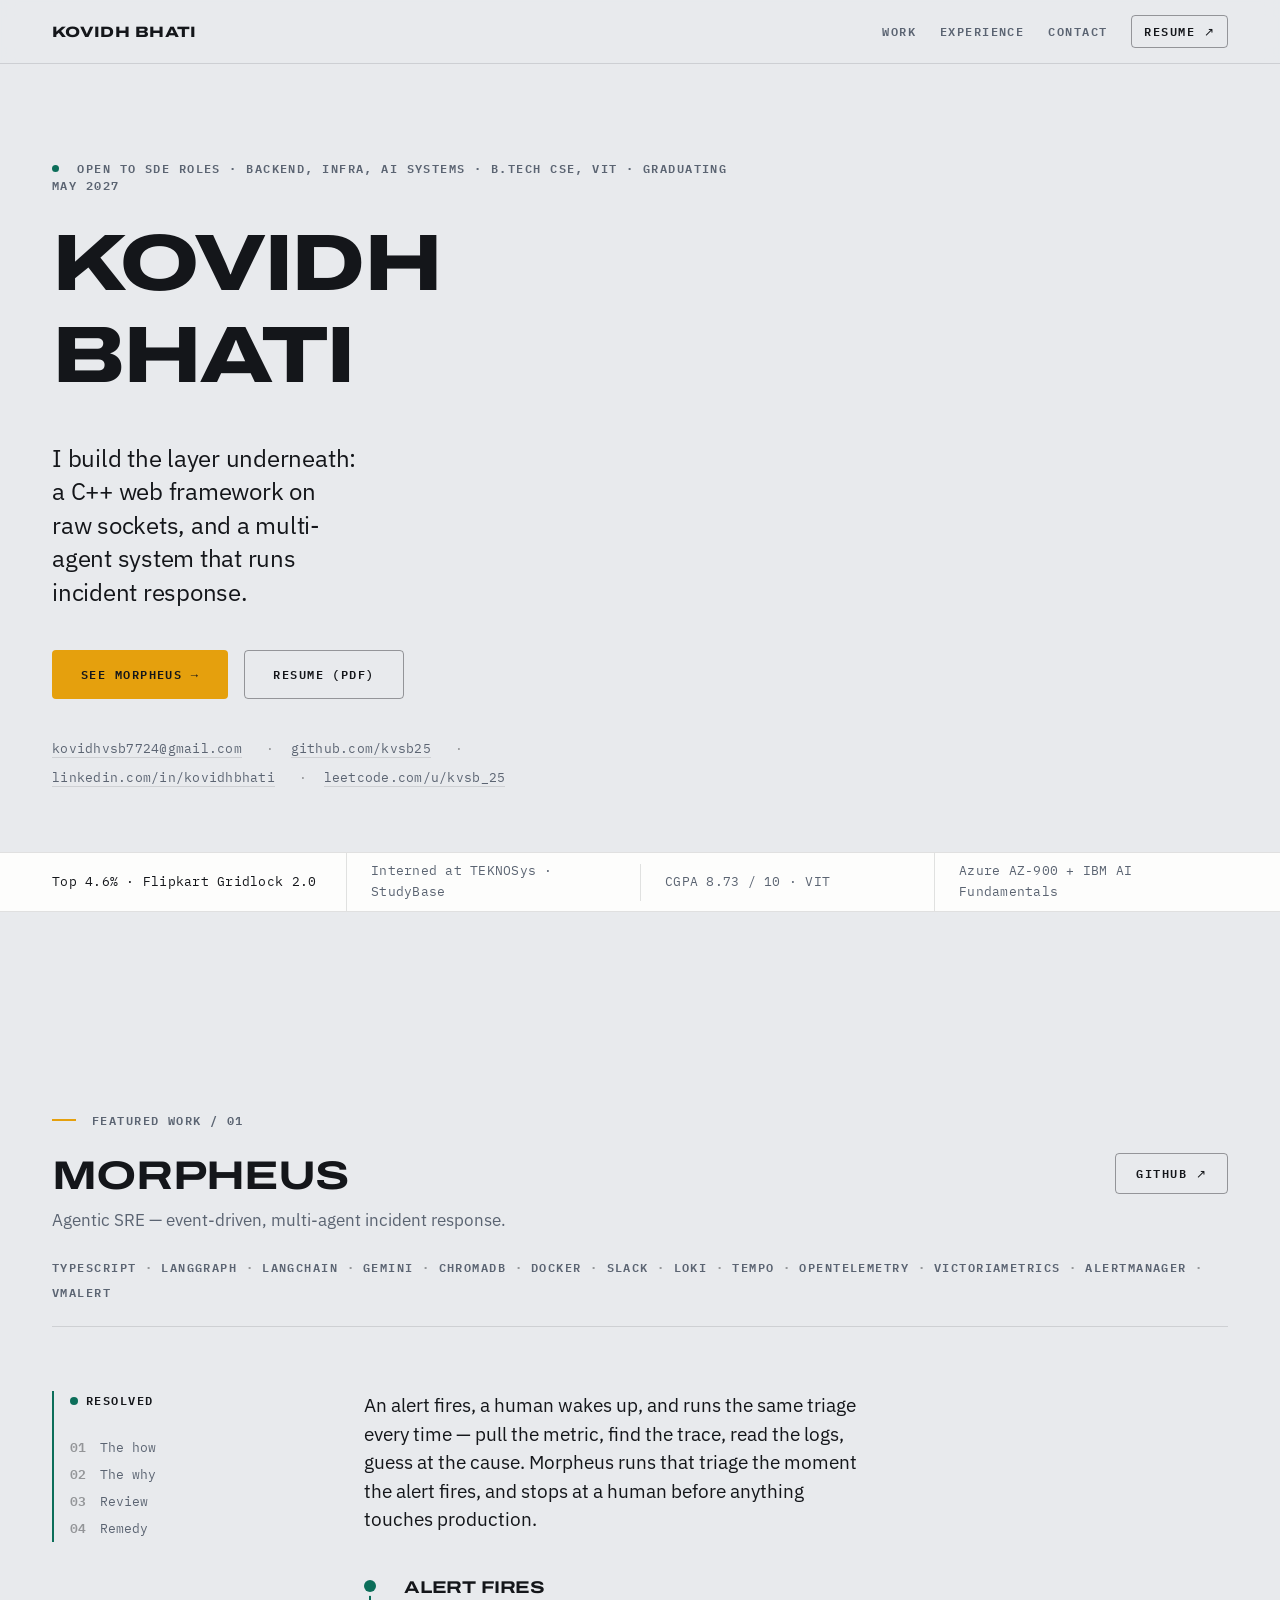
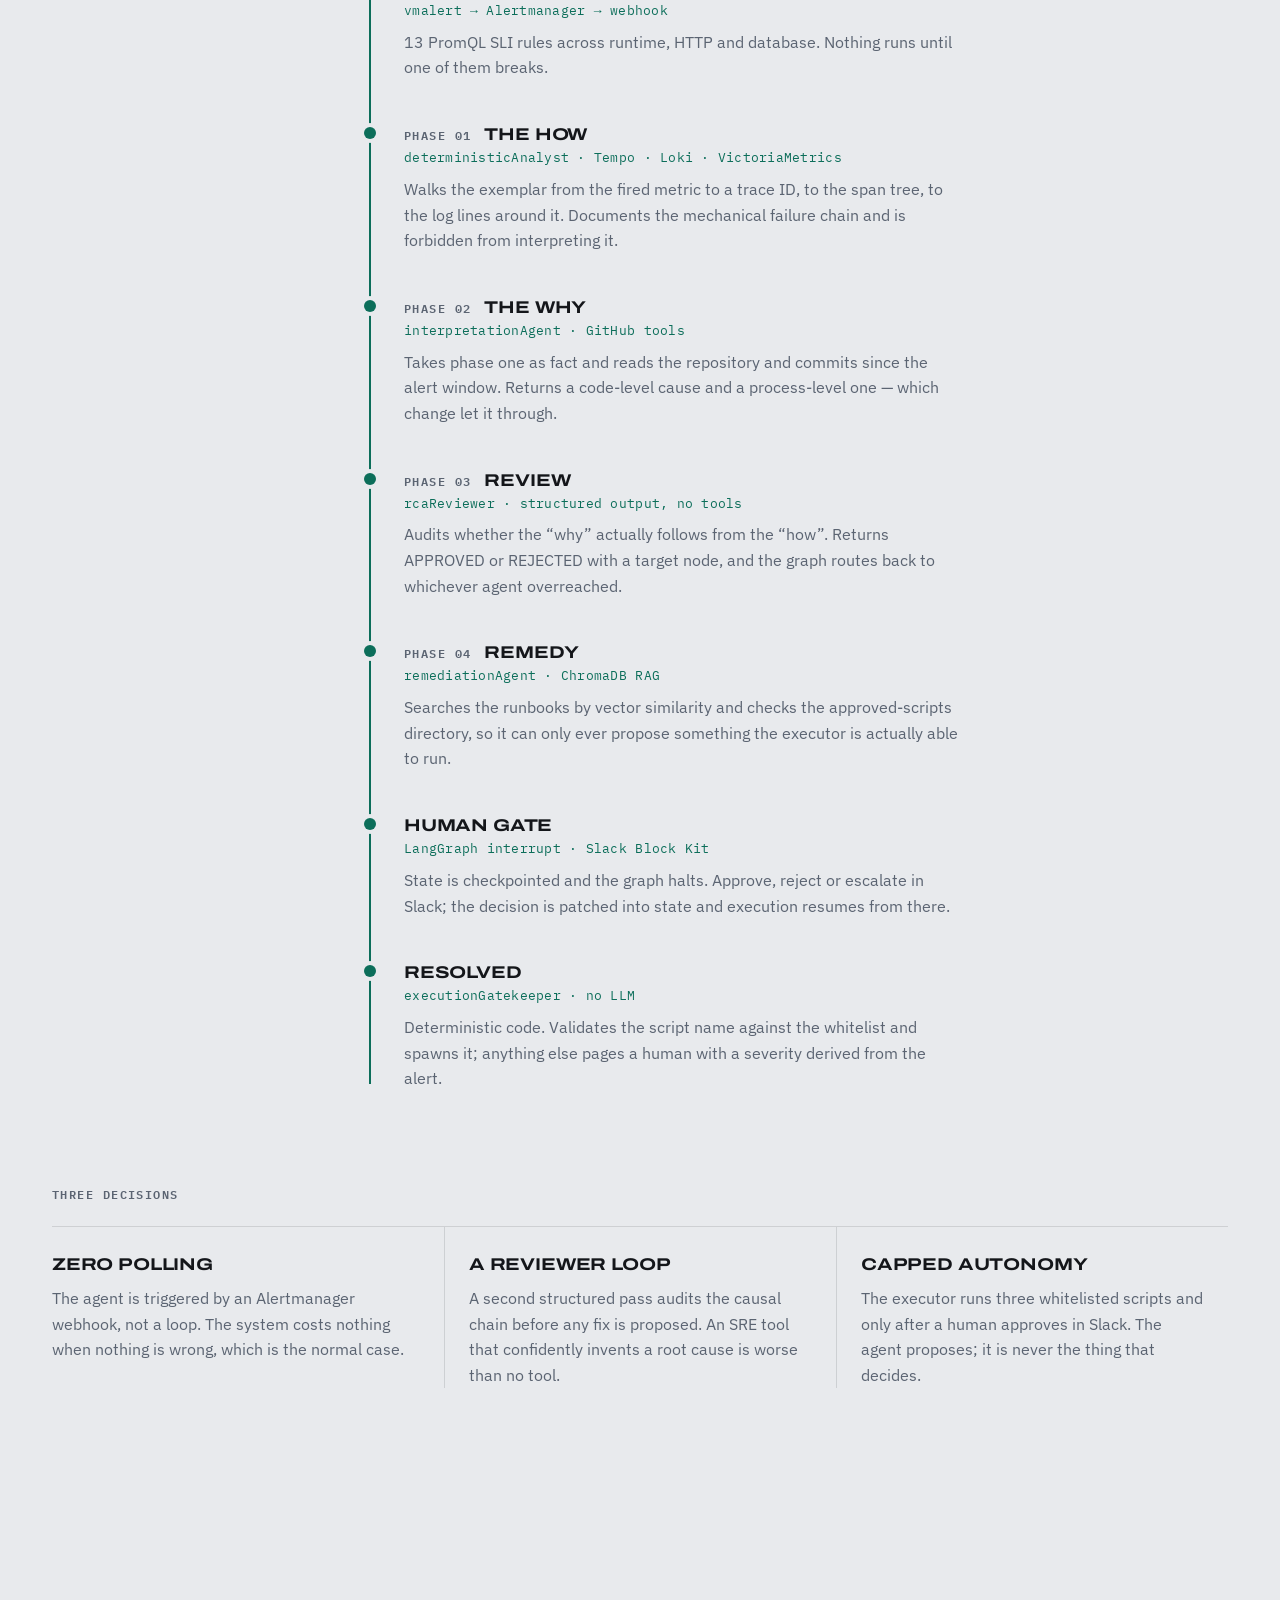
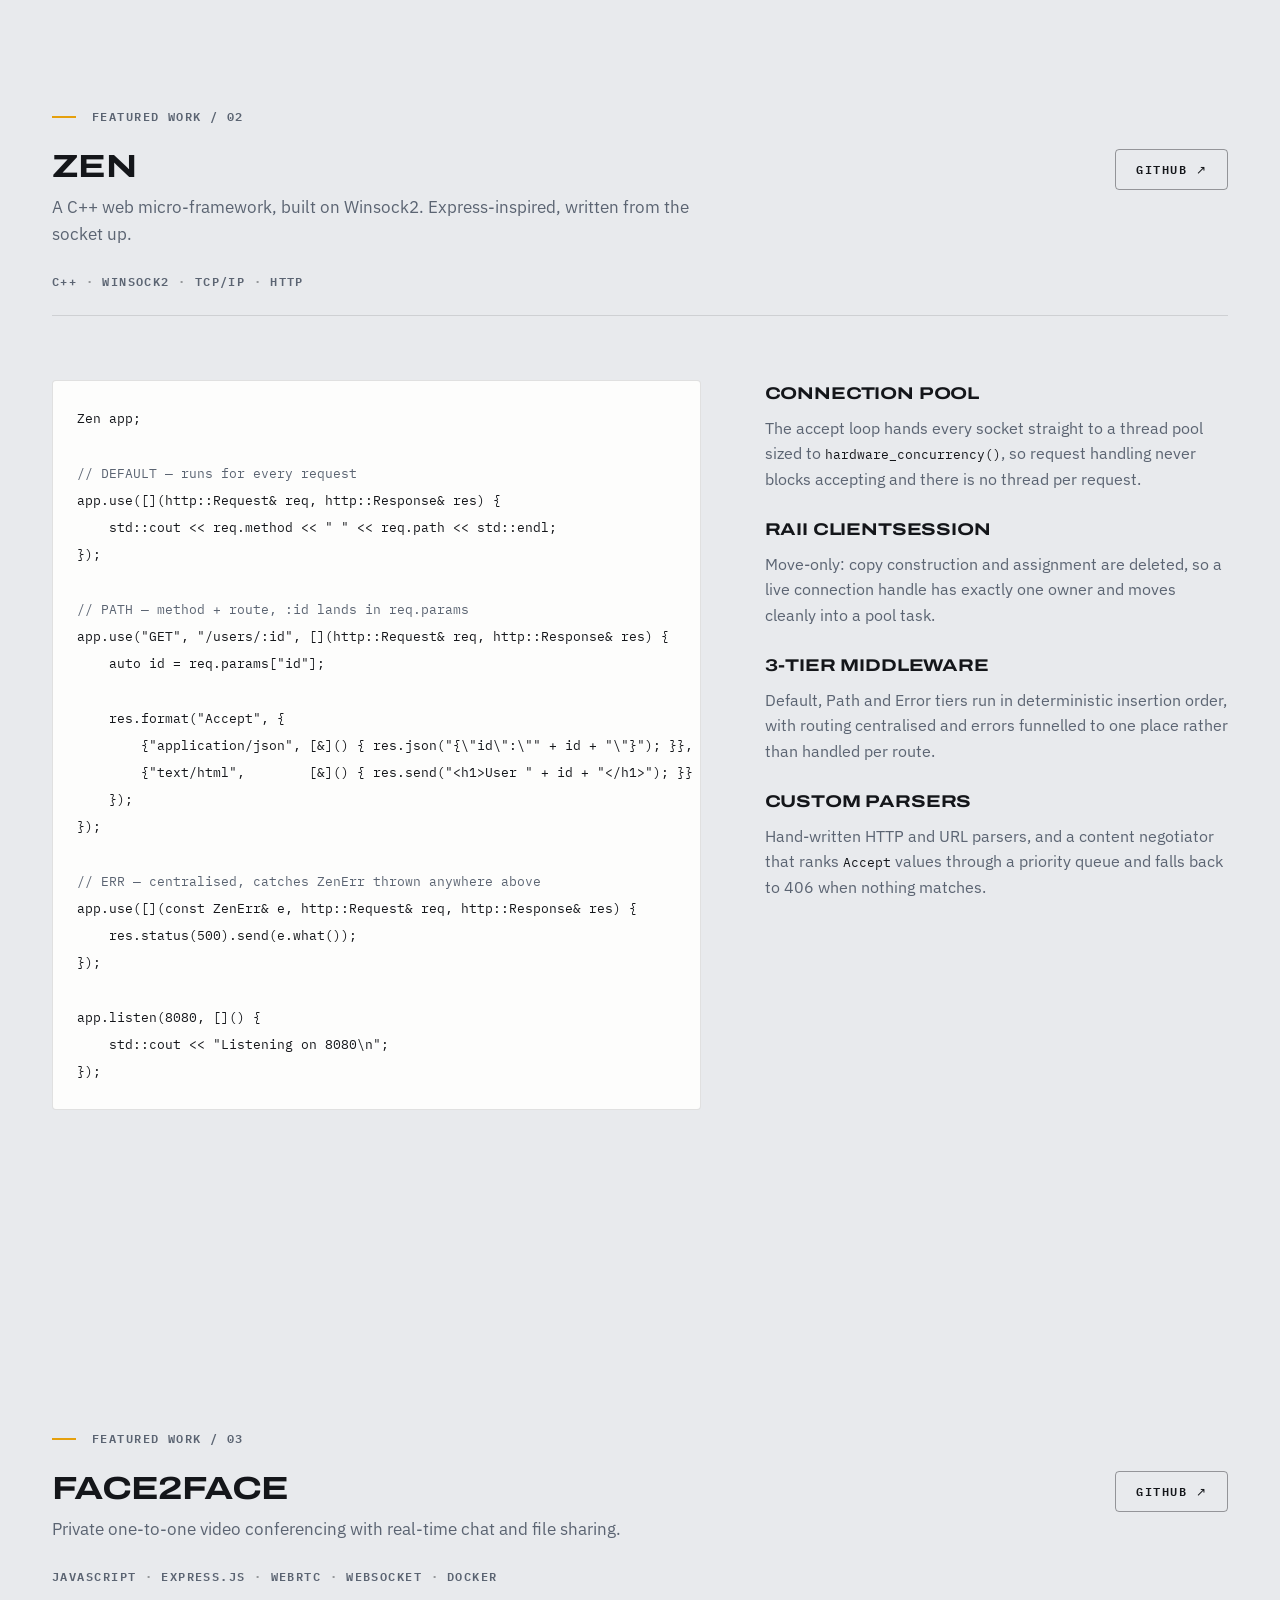
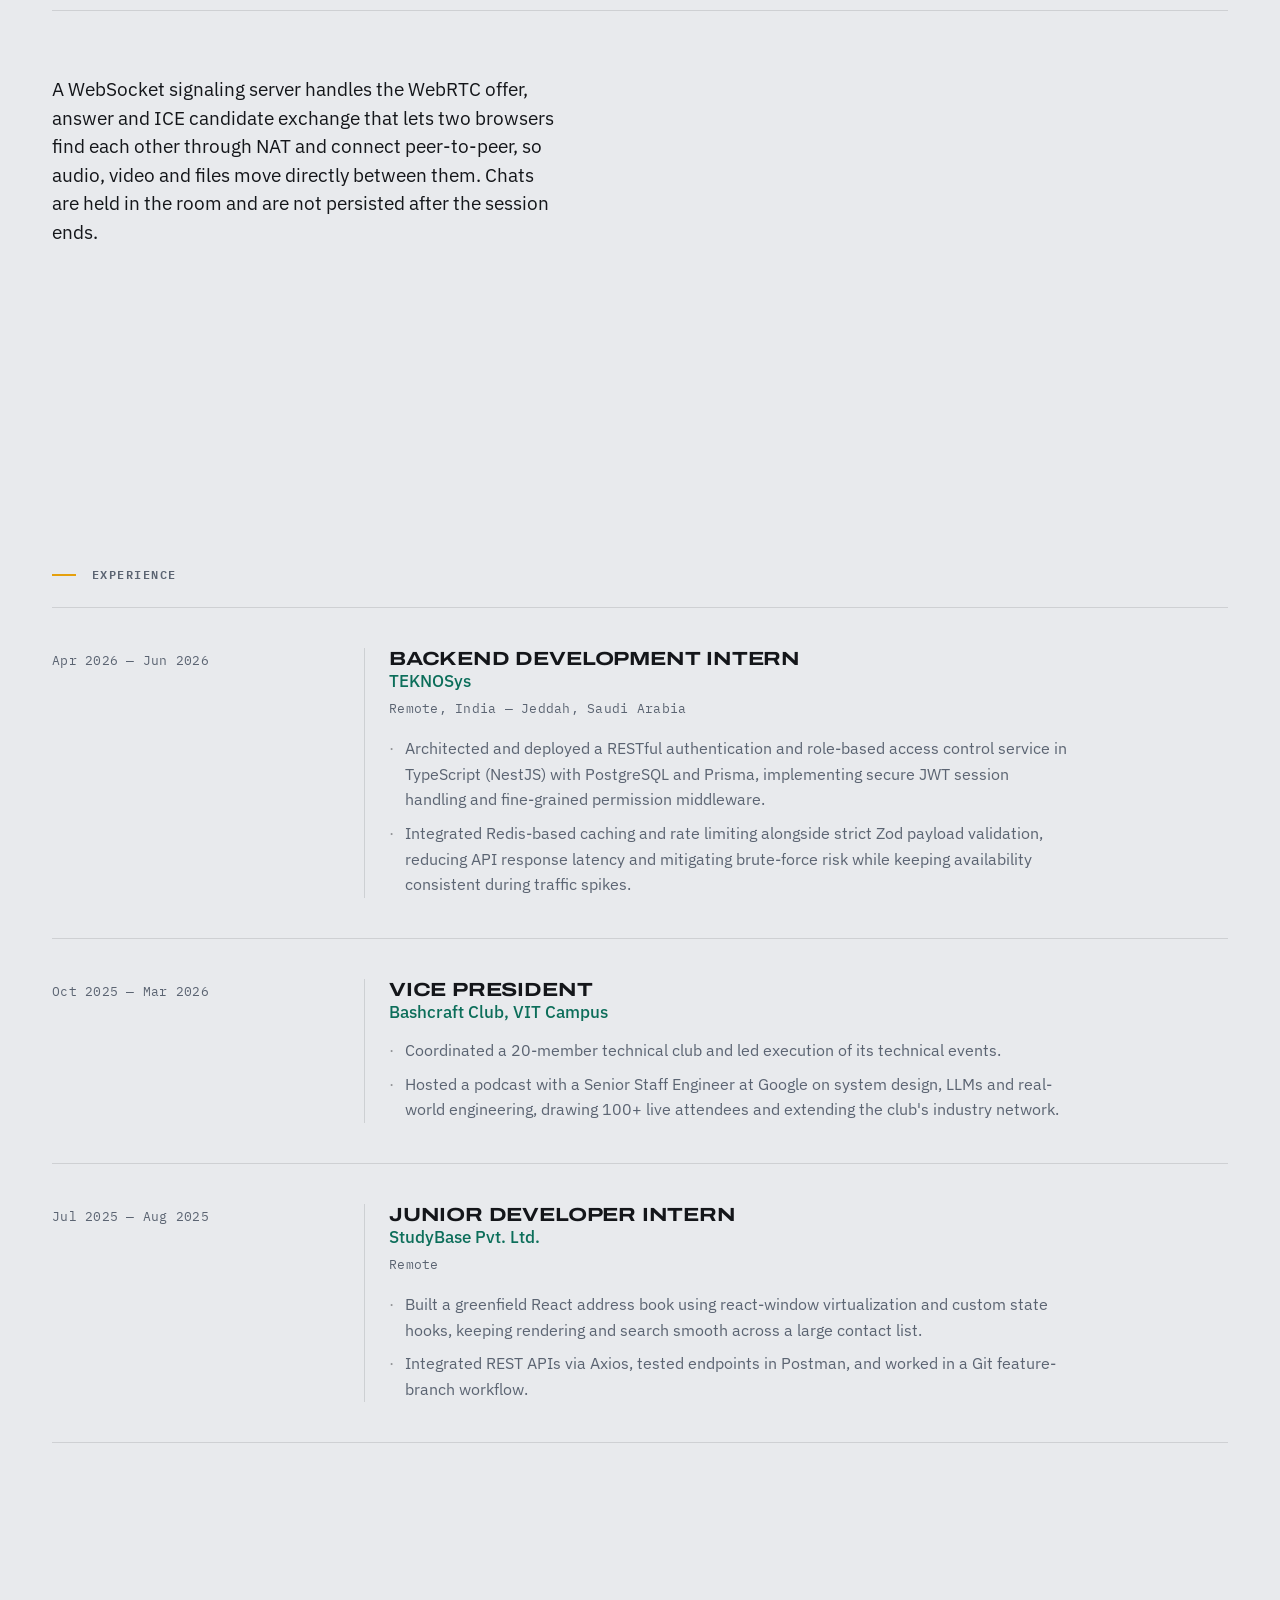
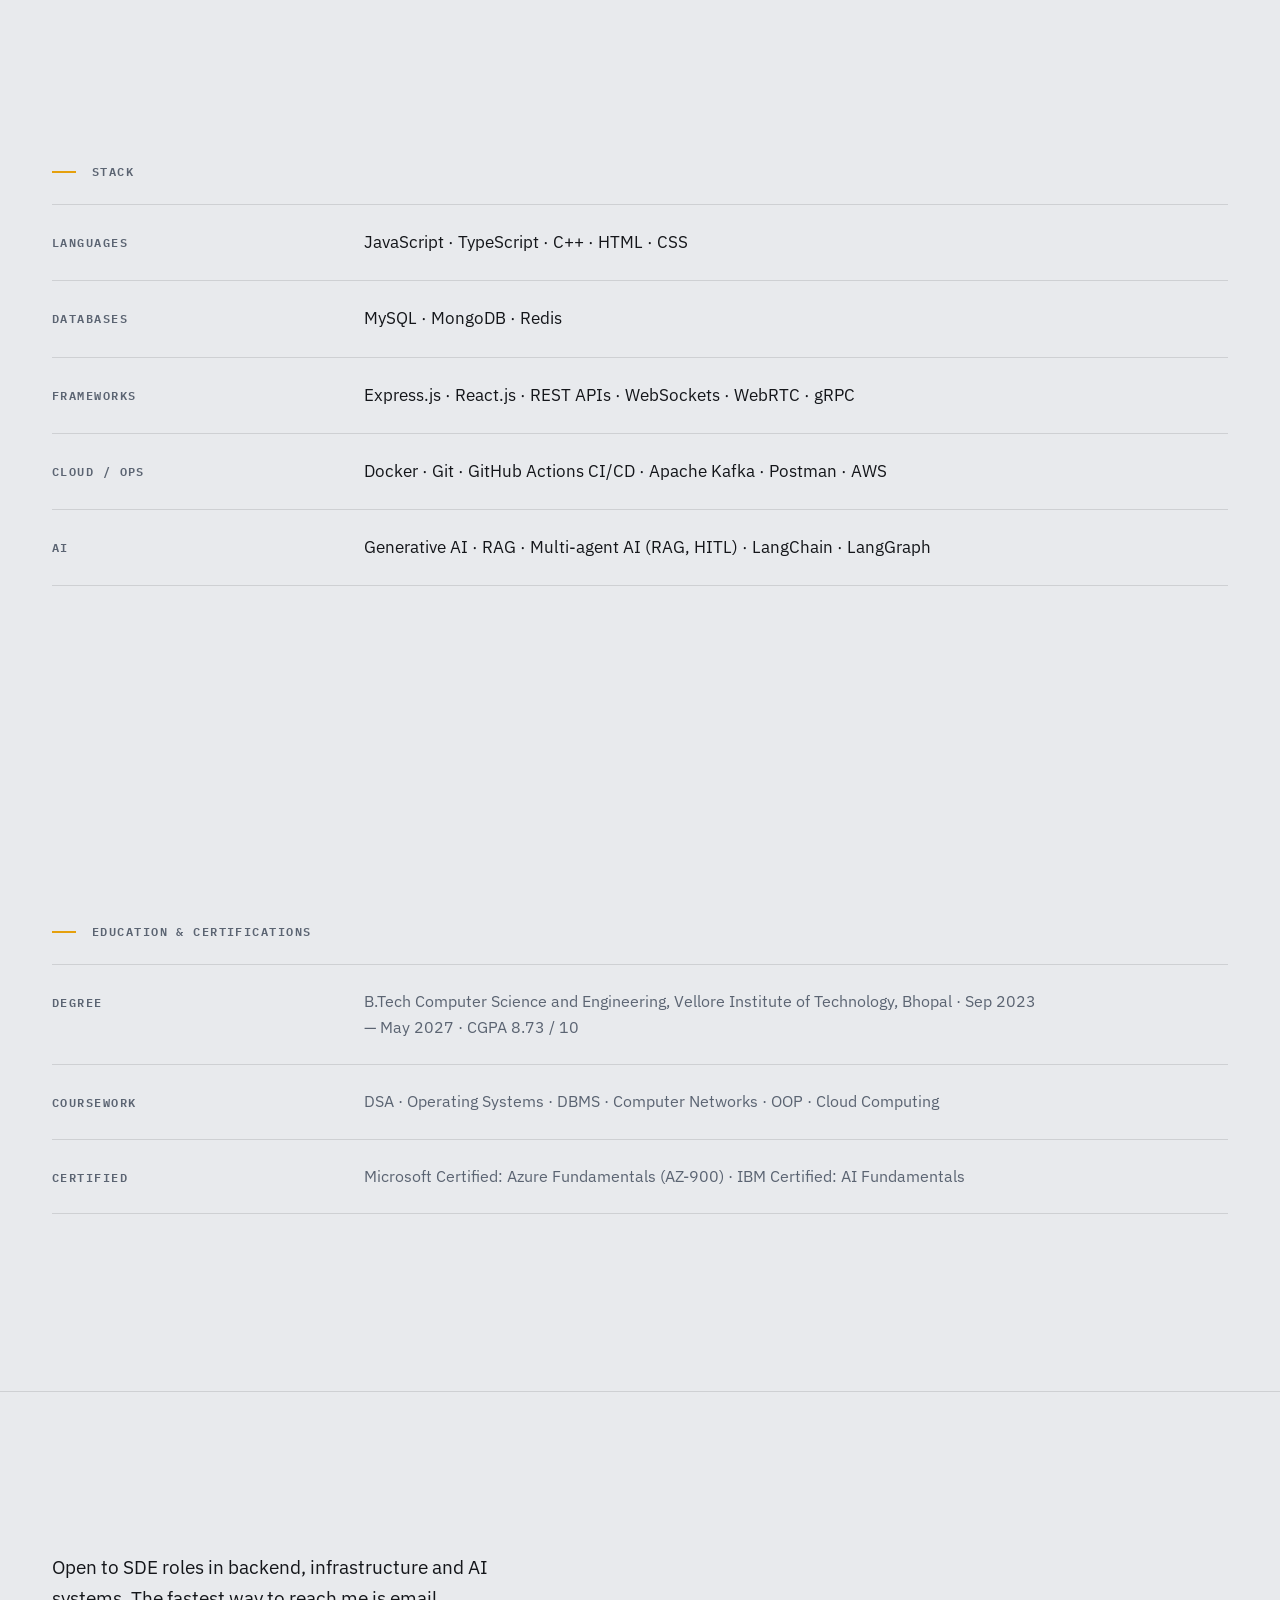
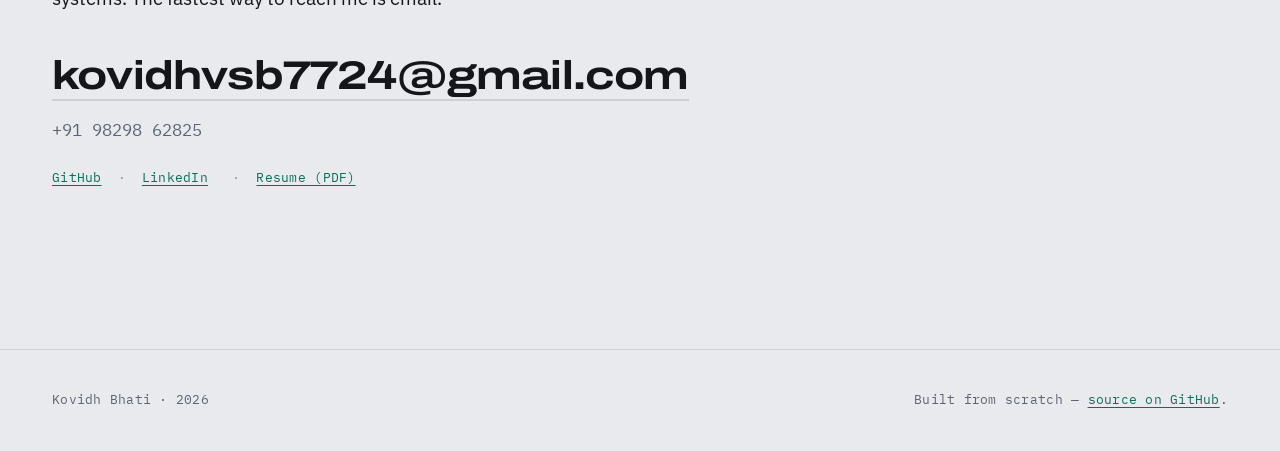
==== commit d1aa3c31: "Add experience, stack, education and contact" ====
--- a/index.html
+++ b/index.html
@@ -462,6 +462,201 @@
           </p>
         </div>
       </section>
+
+      <!-- ================= Section 7 — Experience ================= -->
+      <section class="ledger-section" id="experience">
+        <div class="shell">
+          <p class="eyebrow">Experience</p>
+
+          <ol class="ledger">
+            <li class="ledger__row">
+              <p class="ledger__date">Apr 2026 — Jun 2026</p>
+              <div class="ledger__body">
+                <h3 class="ledger__role">
+                  Backend Development Intern
+                  <span class="ledger__org">TEKNOSys</span>
+                </h3>
+                <p class="ledger__where">
+                  Remote, India — Jeddah, Saudi Arabia
+                </p>
+                <ul class="ledger__points">
+                  <li>
+                    Architected and deployed a RESTful authentication and
+                    role-based access control service in TypeScript (NestJS)
+                    with PostgreSQL and Prisma, implementing secure JWT session
+                    handling and fine-grained permission middleware.
+                  </li>
+                  <li>
+                    Integrated Redis-based caching and rate limiting alongside
+                    strict Zod payload validation, reducing API response latency
+                    and mitigating brute-force risk while keeping availability
+                    consistent during traffic spikes.
+                  </li>
+                </ul>
+              </div>
+            </li>
+
+            <li class="ledger__row">
+              <p class="ledger__date">Oct 2025 — Mar 2026</p>
+              <div class="ledger__body">
+                <h3 class="ledger__role">
+                  Vice President
+                  <span class="ledger__org">Bashcraft Club, VIT Campus</span>
+                </h3>
+                <ul class="ledger__points">
+                  <li>
+                    Coordinated a 20-member technical club and led execution of
+                    its technical events.
+                  </li>
+                  <li>
+                    Hosted a podcast with a Senior Staff Engineer at Google on
+                    system design, LLMs and real-world engineering, drawing 100+
+                    live attendees and extending the club's industry network.
+                  </li>
+                </ul>
+              </div>
+            </li>
+
+            <li class="ledger__row">
+              <p class="ledger__date">Jul 2025 — Aug 2025</p>
+              <div class="ledger__body">
+                <h3 class="ledger__role">
+                  Junior Developer Intern
+                  <span class="ledger__org">StudyBase Pvt. Ltd.</span>
+                </h3>
+                <p class="ledger__where">Remote</p>
+                <ul class="ledger__points">
+                  <li>
+                    Built a greenfield React address book using react-window
+                    virtualization and custom state hooks, keeping rendering and
+                    search smooth across a large contact list.
+                  </li>
+                  <li>
+                    Integrated REST APIs via Axios, tested endpoints in Postman,
+                    and worked in a Git feature-branch workflow.
+                  </li>
+                </ul>
+              </div>
+            </li>
+          </ol>
+        </div>
+      </section>
+
+      <!-- ================= Section 8 — Stack ================= -->
+      <section class="stack-section" id="stack">
+        <div class="shell">
+          <p class="eyebrow">Stack</p>
+
+          <dl class="stack">
+            <div class="stack__row">
+              <dt>Languages</dt>
+              <dd>JavaScript · TypeScript · C++ · HTML · CSS</dd>
+            </div>
+            <div class="stack__row">
+              <dt>Databases</dt>
+              <dd>MySQL · MongoDB · Redis</dd>
+            </div>
+            <div class="stack__row">
+              <dt>Frameworks</dt>
+              <dd>
+                Express.js · React.js · REST APIs · WebSockets · WebRTC · gRPC
+              </dd>
+            </div>
+            <div class="stack__row">
+              <dt>Cloud / Ops</dt>
+              <dd>
+                Docker · Git · GitHub Actions CI/CD · Apache Kafka · Postman ·
+                AWS
+              </dd>
+            </div>
+            <div class="stack__row">
+              <dt>AI</dt>
+              <dd>
+                Generative AI · RAG · Multi-agent AI (RAG, HITL) · LangChain ·
+                LangGraph
+              </dd>
+            </div>
+          </dl>
+        </div>
+      </section>
+
+      <!-- ================= Section 9 — Education ================= -->
+      <section class="stack-section" id="education">
+        <div class="shell">
+          <p class="eyebrow">Education &amp; certifications</p>
+
+          <dl class="stack stack--small">
+            <div class="stack__row">
+              <dt>Degree</dt>
+              <dd>
+                B.Tech Computer Science and Engineering, Vellore Institute of
+                Technology, Bhopal · Sep 2023 — May 2027 · CGPA 8.73 / 10
+              </dd>
+            </div>
+            <div class="stack__row">
+              <dt>Coursework</dt>
+              <dd>
+                DSA · Operating Systems · DBMS · Computer Networks · OOP · Cloud
+                Computing
+              </dd>
+            </div>
+            <div class="stack__row">
+              <dt>Certified</dt>
+              <dd>
+                Microsoft Certified: Azure Fundamentals (AZ-900) · IBM
+                Certified: AI Fundamentals
+              </dd>
+            </div>
+          </dl>
+        </div>
+      </section>
+
+      <!-- ================= Section 10 — Contact ================= -->
+      <section class="contact" id="contact">
+        <div class="shell">
+          <p class="contact__line">
+            Open to SDE roles in backend, infrastructure and AI systems. The
+            fastest way to reach me is email.
+          </p>
+
+          <p class="contact__email" data-copy-target>
+            <a href="mailto:kovidhvsb7724@gmail.com">kovidhvsb7724@gmail.com</a>
+          </p>
+
+          <p class="contact__phone">
+            <a href="tel:+919829862825">+91 98298 62825</a>
+          </p>
+
+          <ul class="contact__links">
+            <li><a href="https://github.com/kvsb25" rel="noopener">GitHub</a></li>
+            <li>
+              <a href="https://linkedin.com/in/kovidhbhati" rel="noopener"
+                >LinkedIn</a
+              >
+            </li>
+            <li>
+              <a
+                href="KovidhBhati_SoftwareEngineer_Resume.pdf"
+                target="_blank"
+                rel="noopener"
+                >Resume (PDF)</a
+              >
+            </li>
+          </ul>
+        </div>
+      </section>
     </main>
+
+    <footer class="footer">
+      <div class="shell footer__inner">
+        <p>Kovidh Bhati · 2026</p>
+        <p>
+          Built from scratch —
+          <a href="https://github.com/kvsb25/portfolio-website" rel="noopener"
+            >source on GitHub</a
+          >.
+        </p>
+      </div>
+    </footer>
   </body>
 </html>
--- a/styles.css
+++ b/styles.css
@@ -759,6 +759,263 @@
 }
 
 /* --------------------------------------------------------------------------
+   Section 7 — Experience (ledger)
+   Two-column date/content split with a hairline between them. The dates carry
+   real information here — recency, and that these overlap with coursework.
+   -------------------------------------------------------------------------- */
+
+.ledger__row {
+  display: grid;
+  grid-template-columns: 3fr 9fr;
+  gap: var(--gutter);
+  padding-block: var(--s4);
+  border-top: 1px solid var(--hairline);
+}
+
+.ledger__row:last-child {
+  border-bottom: 1px solid var(--hairline);
+}
+
+.ledger__date {
+  font-family: var(--font-mono);
+  font-size: 13px;
+  letter-spacing: 0.02em;
+  color: var(--muted);
+  padding-top: 3px;
+}
+
+.ledger__body {
+  border-left: 1px solid var(--hairline);
+  padding-left: var(--s3);
+}
+
+.ledger__role {
+  font-size: 19px;
+  font-weight: 700;
+  letter-spacing: -0.01em;
+  text-transform: uppercase;
+}
+
+.ledger__org {
+  display: block;
+  font-family: var(--font-body);
+  font-stretch: normal;
+  font-size: 17px;
+  font-weight: 500;
+  text-transform: none;
+  letter-spacing: 0;
+  color: var(--ok);
+  margin-top: 2px;
+}
+
+.ledger__where {
+  font-family: var(--font-mono);
+  font-size: 13px;
+  letter-spacing: 0.02em;
+  color: var(--muted);
+  margin-top: var(--s1);
+}
+
+.ledger__points {
+  margin-top: var(--s2);
+  max-width: var(--measure);
+}
+
+.ledger__points li {
+  position: relative;
+  padding-left: var(--s2);
+  color: var(--muted);
+  font-size: 16px;
+}
+
+.ledger__points li + li {
+  margin-top: var(--s1);
+}
+
+.ledger__points li::before {
+  content: "·";
+  position: absolute;
+  left: 0;
+  color: var(--hairline-strong);
+}
+
+/* --------------------------------------------------------------------------
+   Sections 8 & 9 — Stack, Education
+   Plain rows. No proficiency bars: "C++ 85%" is unfalsifiable.
+   -------------------------------------------------------------------------- */
+
+.stack__row {
+  display: grid;
+  grid-template-columns: 3fr 9fr;
+  gap: var(--gutter);
+  padding-block: var(--s3);
+  border-top: 1px solid var(--hairline);
+}
+
+.stack__row:last-child {
+  border-bottom: 1px solid var(--hairline);
+}
+
+.stack dt {
+  font-family: var(--font-mono);
+  font-size: 12px;
+  font-weight: 600;
+  letter-spacing: 0.12em;
+  text-transform: uppercase;
+  color: var(--muted);
+  padding-top: 4px;
+}
+
+.stack dd {
+  margin: 0;
+  max-width: var(--measure);
+}
+
+.stack--small dd {
+  font-size: 16px;
+  color: var(--muted);
+}
+
+/* --------------------------------------------------------------------------
+   Section 10 — Contact
+   -------------------------------------------------------------------------- */
+
+.contact {
+  border-top: 1px solid var(--hairline);
+}
+
+.contact__line {
+  font-size: 19px;
+  max-width: 44ch;
+  margin-bottom: var(--s4);
+}
+
+.contact__email {
+  font-family: var(--font-display);
+  font-stretch: 125%;
+  font-weight: 700;
+  font-size: 40px;
+  letter-spacing: -0.02em;
+  line-height: 1.15;
+  display: flex;
+  flex-wrap: wrap;
+  align-items: center;
+  gap: var(--s2);
+  margin-bottom: var(--s2);
+}
+
+.contact__email a {
+  text-decoration: none;
+  border-bottom: 2px solid var(--hairline);
+  transition: border-color 150ms ease-out, color 150ms ease-out;
+  word-break: break-word;
+}
+
+.contact__email a:hover {
+  color: var(--ok);
+  border-color: var(--ok);
+}
+
+/* injected by main.js — never rendered when JS is off, so there is no
+   button that silently does nothing */
+.copy-btn {
+  font-family: var(--font-mono);
+  font-size: 11px;
+  font-weight: 600;
+  letter-spacing: 0.12em;
+  text-transform: uppercase;
+  color: var(--muted);
+  background: transparent;
+  border: 1px solid var(--hairline-strong);
+  border-radius: 4px;
+  padding: 6px 12px;
+  cursor: pointer;
+  transition: color 150ms ease-out, border-color 150ms ease-out;
+}
+
+.copy-btn:hover {
+  color: var(--ink);
+  border-color: var(--ink);
+}
+
+.copy-btn[data-copied] {
+  color: var(--ok);
+  border-color: var(--ok);
+}
+
+.contact__phone {
+  font-family: var(--font-mono);
+  font-size: 17px;
+  margin-bottom: var(--s3);
+}
+
+.contact__phone a {
+  color: var(--muted);
+  text-decoration: none;
+}
+
+.contact__phone a:hover {
+  color: var(--ink);
+}
+
+.contact__links {
+  display: flex;
+  flex-wrap: wrap;
+  gap: var(--s2);
+  font-family: var(--font-mono);
+  font-size: 13px;
+  letter-spacing: 0.02em;
+}
+
+.contact__links li:not(:last-child)::after {
+  content: "·";
+  margin-left: var(--s2);
+  color: var(--hairline-strong);
+}
+
+.contact__links a {
+  color: var(--ok);
+  text-decoration: underline;
+  text-underline-offset: 3px;
+  text-decoration-thickness: 1px;
+}
+
+.contact__links a:hover {
+  text-decoration-thickness: 2px;
+}
+
+/* --------------------------------------------------------------------------
+   Footer
+   -------------------------------------------------------------------------- */
+
+.footer {
+  border-top: 1px solid var(--hairline);
+  padding-block: var(--s4);
+  font-family: var(--font-mono);
+  font-size: 13px;
+  letter-spacing: 0.02em;
+  color: var(--muted);
+}
+
+.footer__inner {
+  display: flex;
+  flex-wrap: wrap;
+  justify-content: space-between;
+  gap: var(--s2);
+}
+
+.footer a {
+  color: var(--ok);
+  text-decoration: underline;
+  text-underline-offset: 3px;
+  text-decoration-thickness: 1px;
+}
+
+.footer a:hover {
+  text-decoration-thickness: 2px;
+}
+
+/* --------------------------------------------------------------------------
    Responsive
    -------------------------------------------------------------------------- */
 
@@ -901,6 +1158,38 @@
 
   .code code {
     font-size: 12px;
+  }
+
+  /* dates become mono eyebrows above each role rather than a column */
+  .ledger__row,
+  .stack__row {
+    grid-template-columns: 1fr;
+    gap: var(--s1);
+  }
+
+  .ledger__date {
+    padding-top: 0;
+    font-size: 12px;
+    font-weight: 600;
+    letter-spacing: 0.12em;
+    text-transform: uppercase;
+  }
+
+  .ledger__body {
+    border-left: 0;
+    padding-left: 0;
+  }
+
+  .stack dt {
+    padding-top: 0;
+  }
+
+  .contact__line {
+    font-size: 17px;
+  }
+
+  .contact__email {
+    font-size: 24px;
   }
 
   /* only four destinations and the page scrolls — no hamburger */
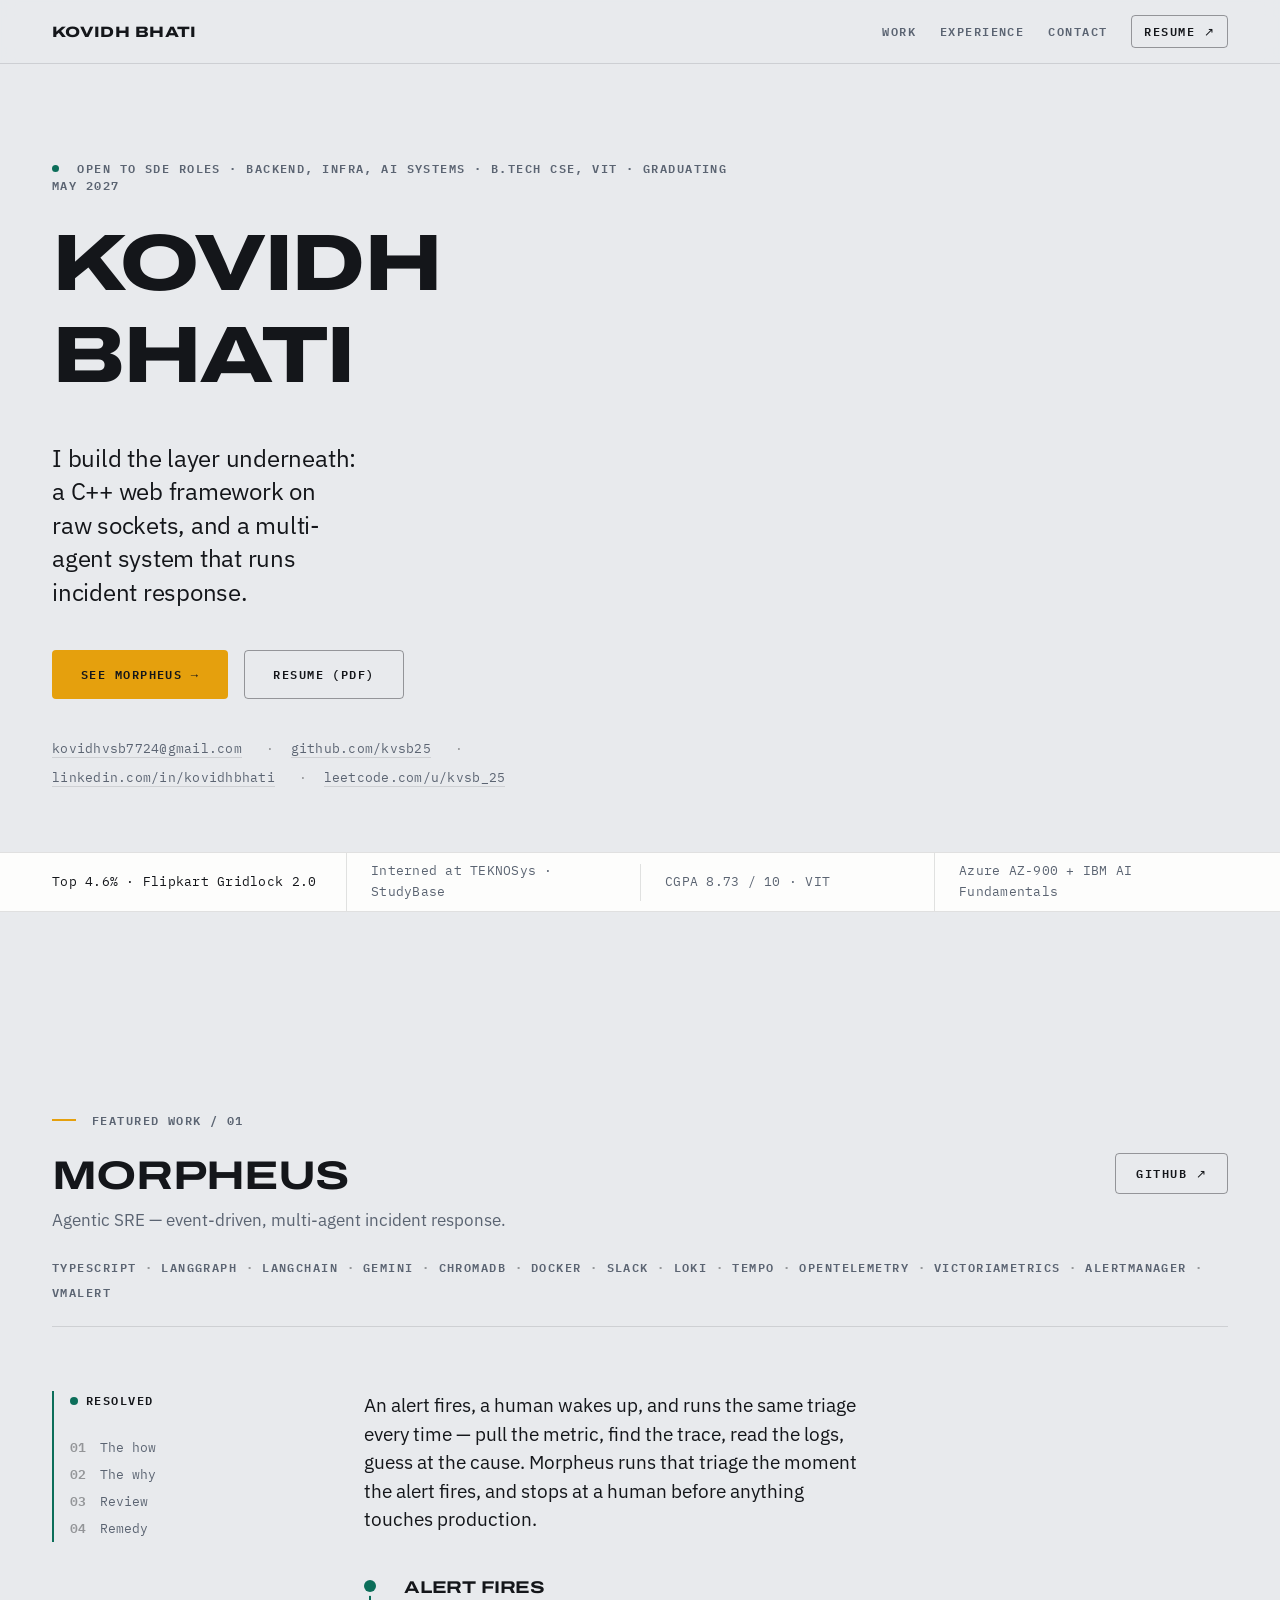
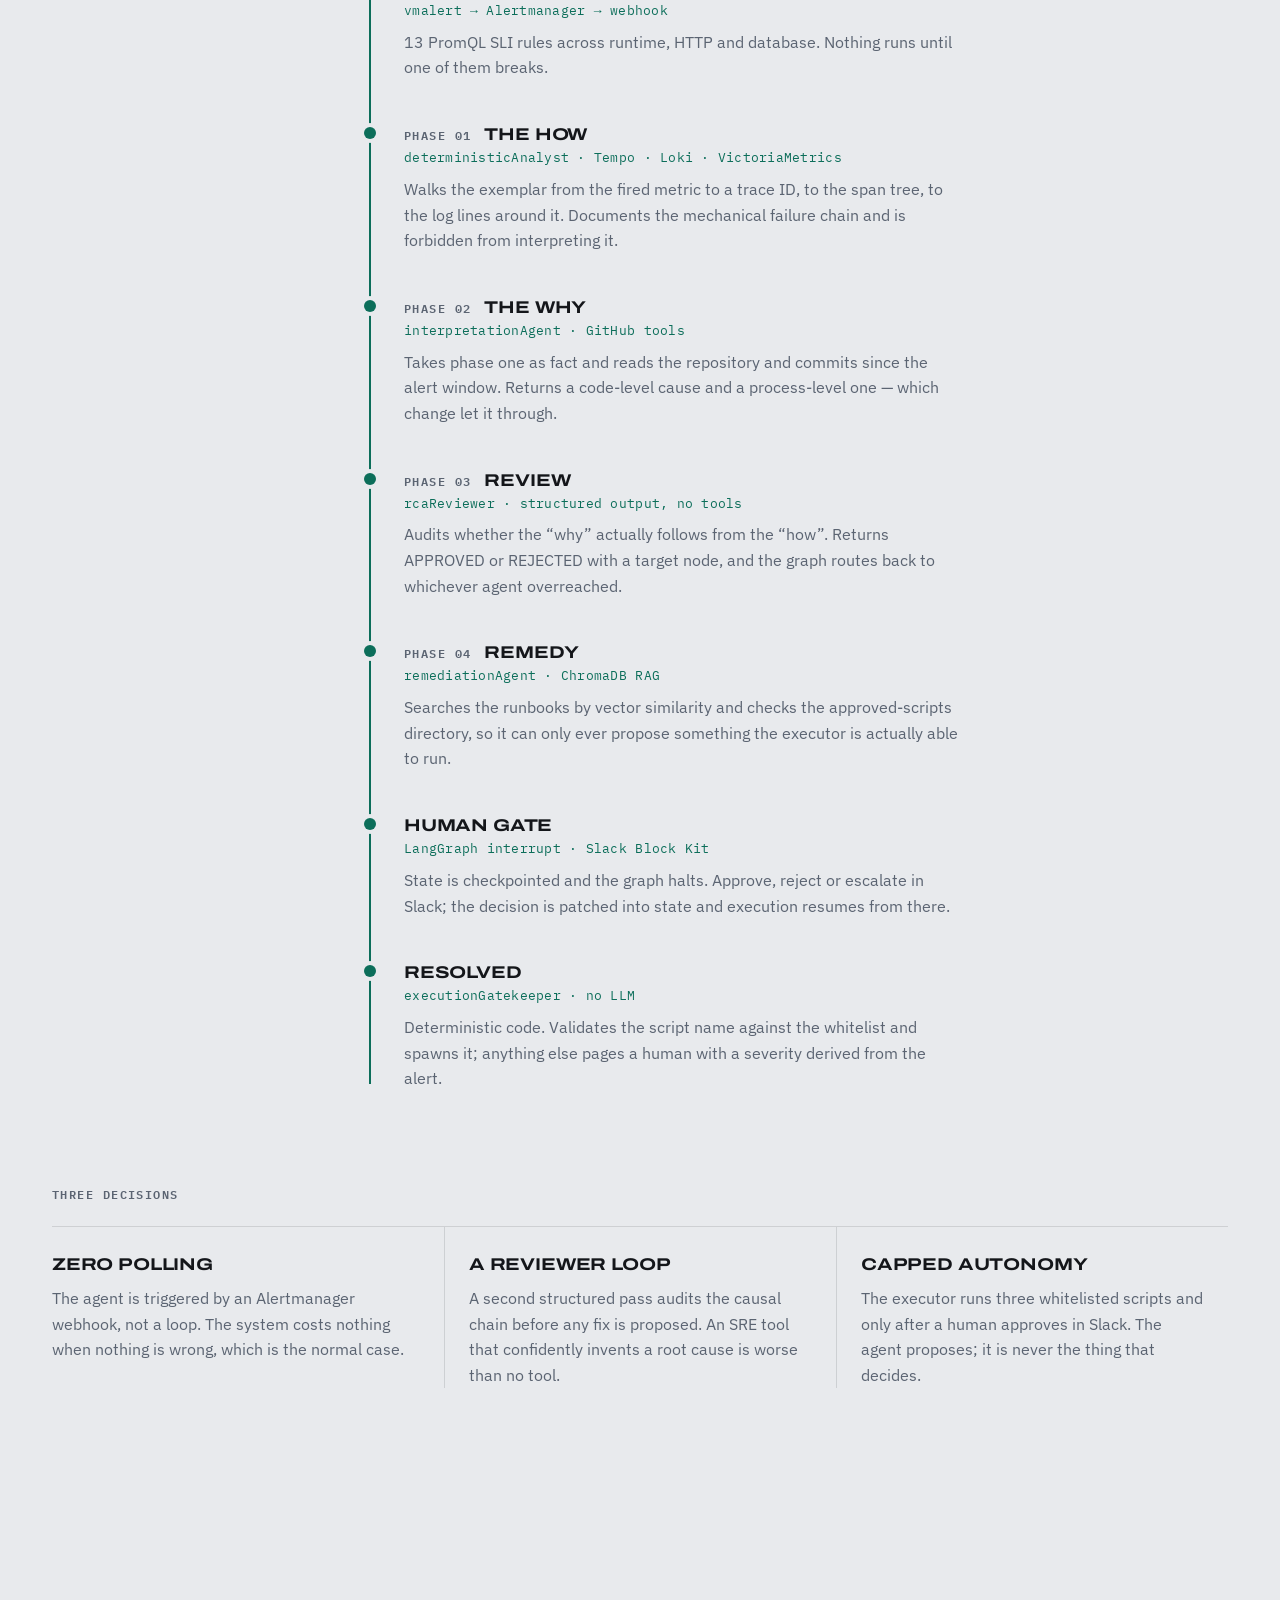
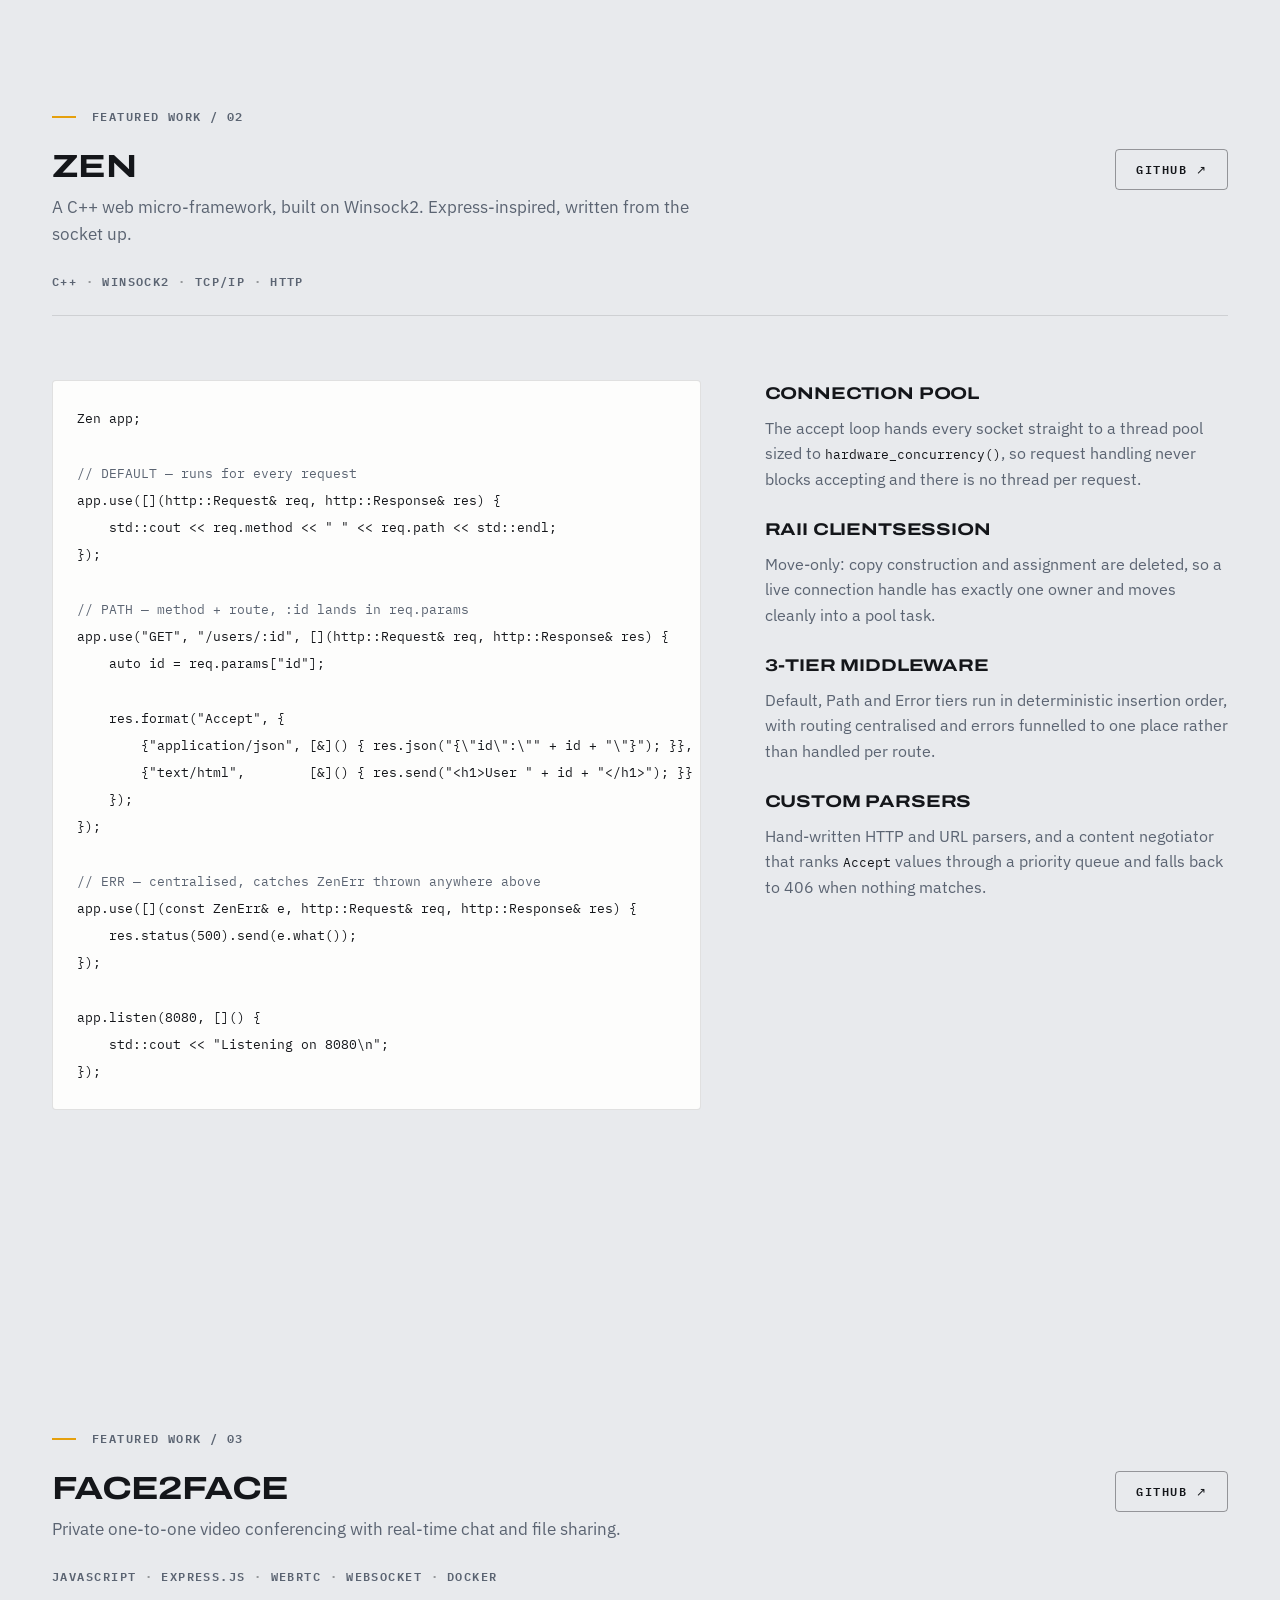
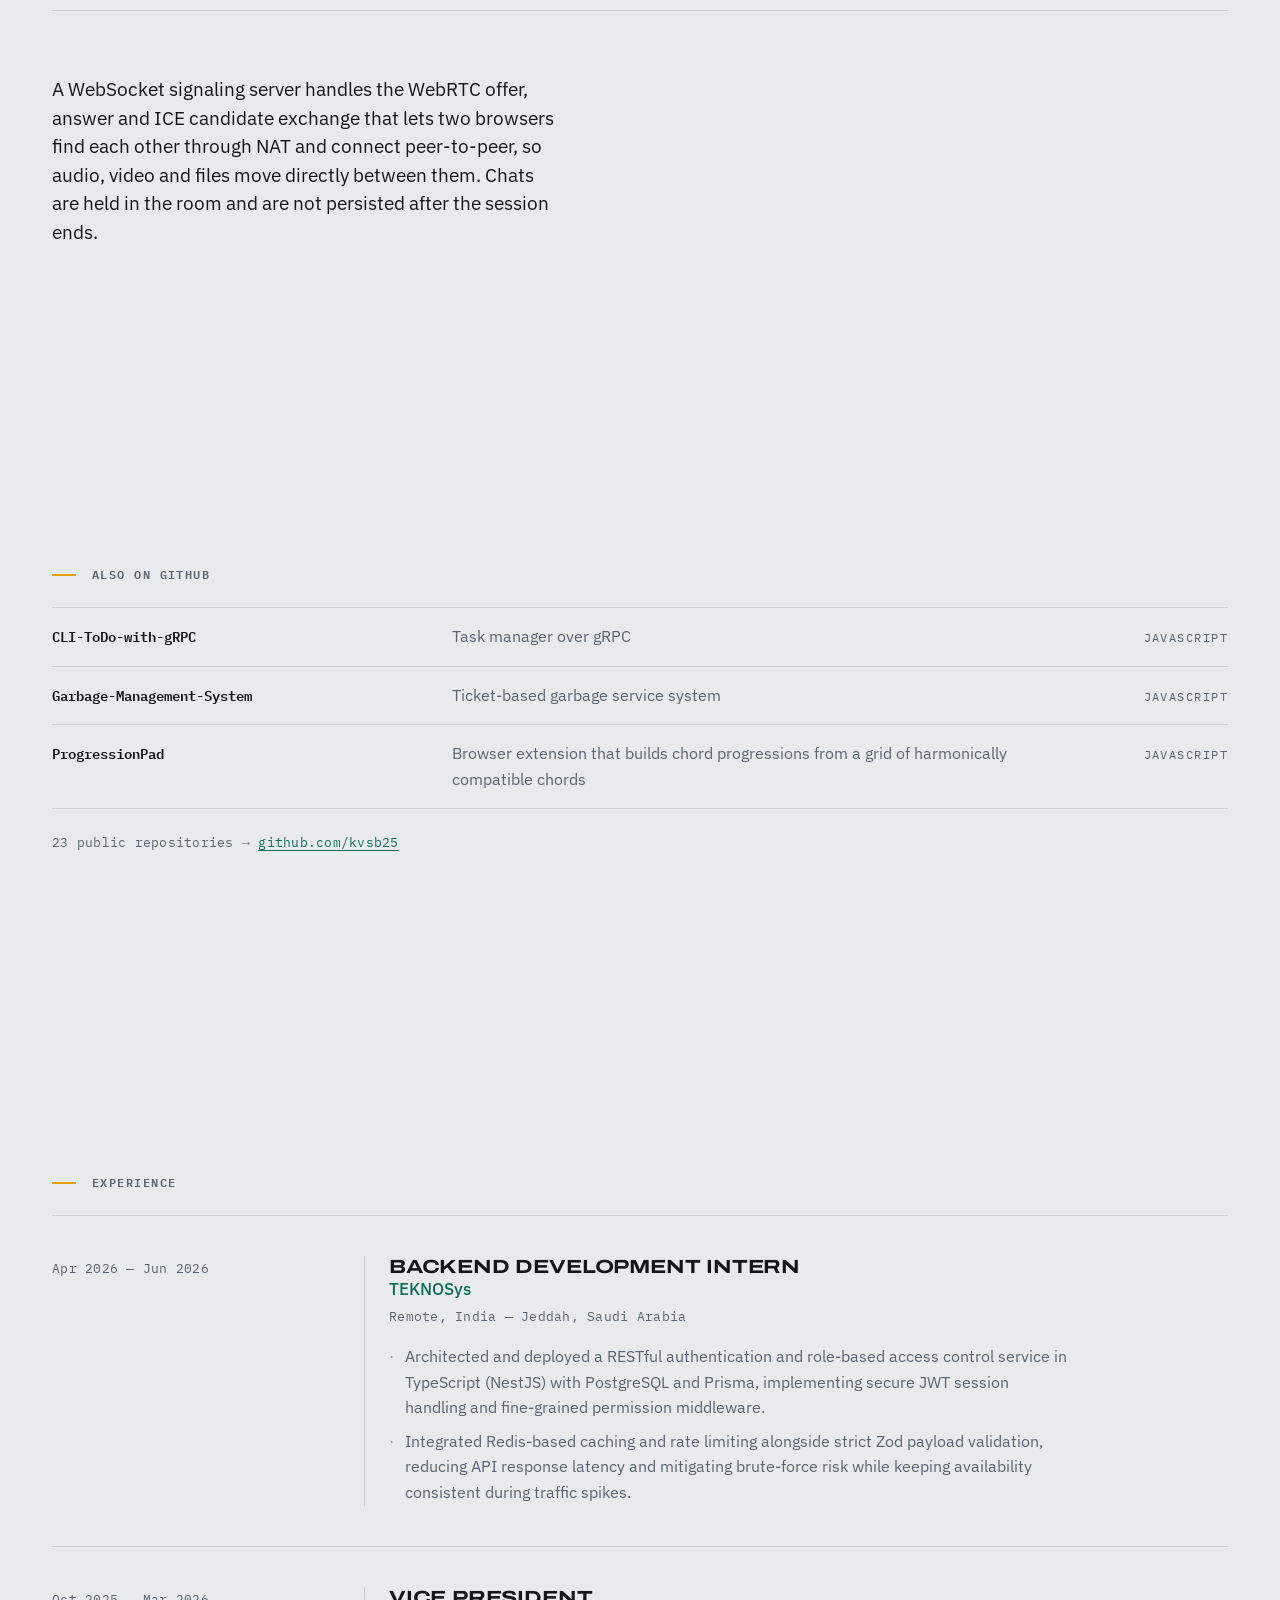
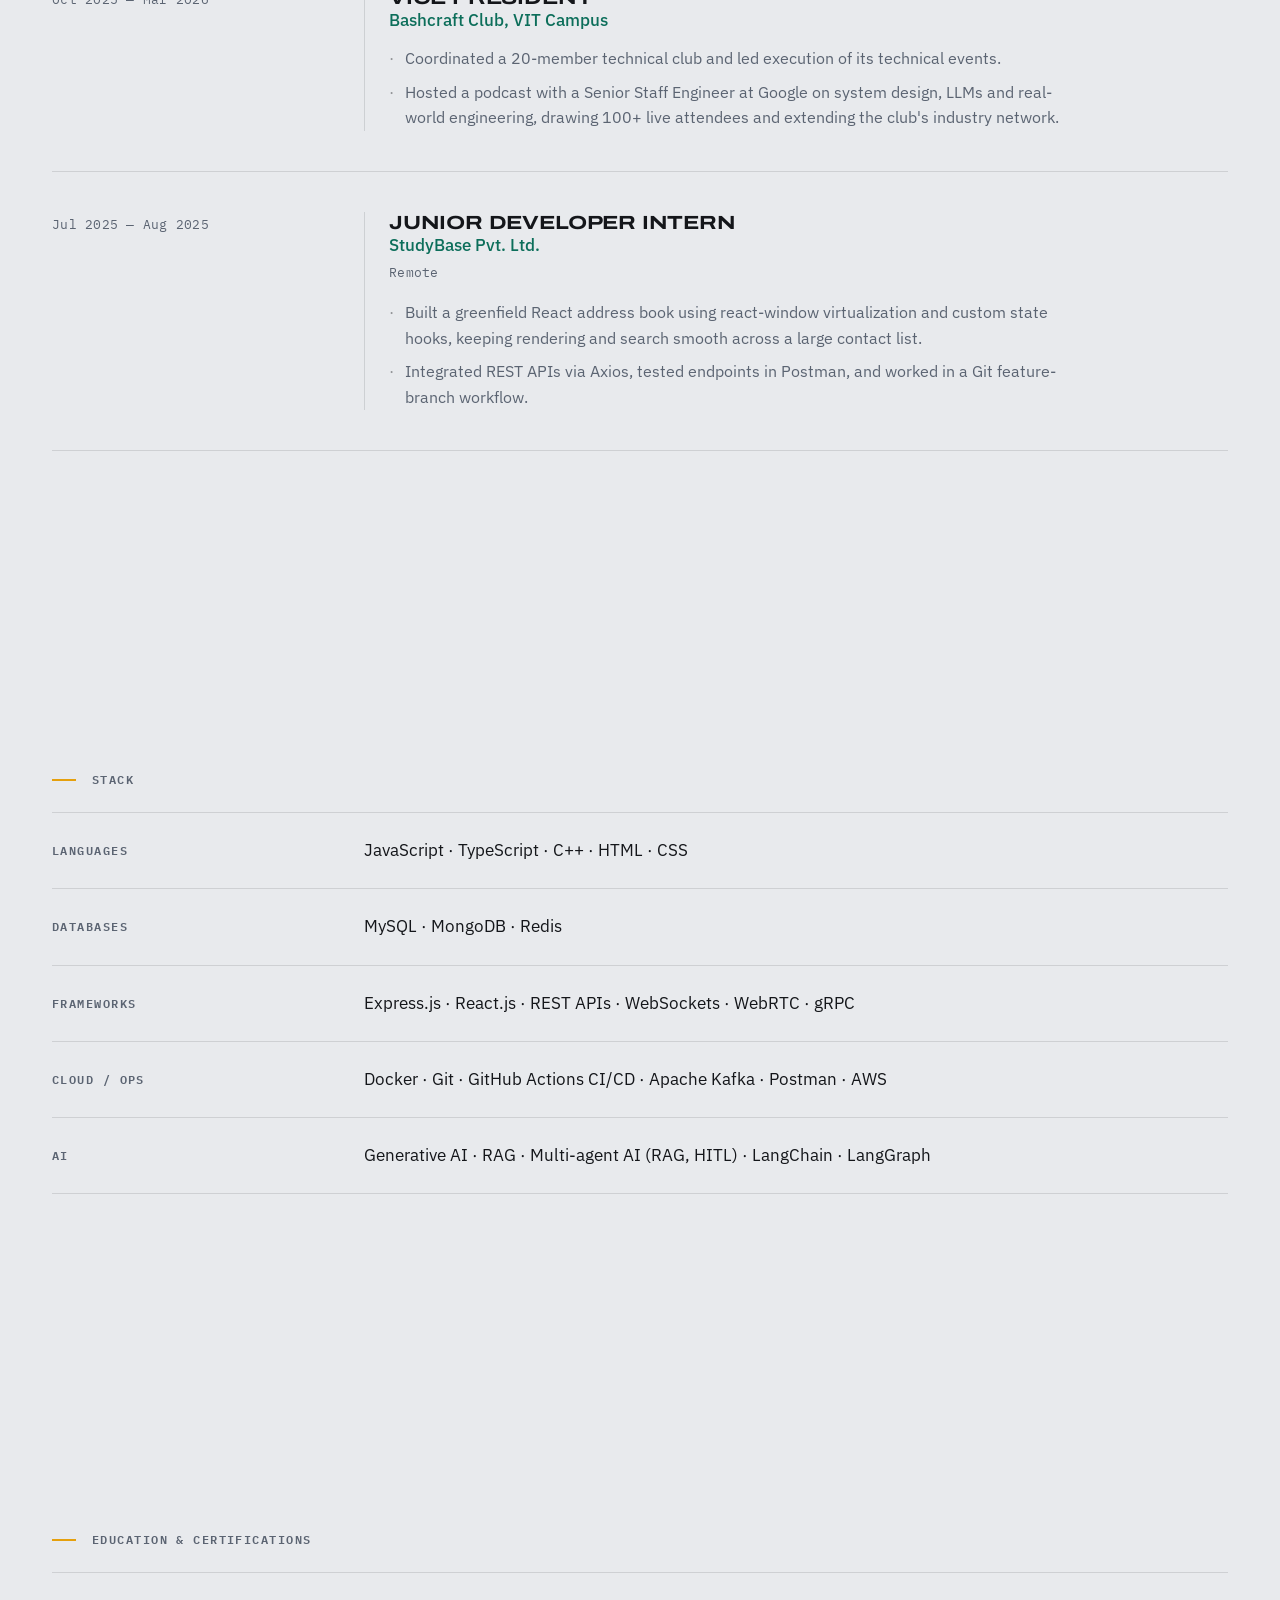
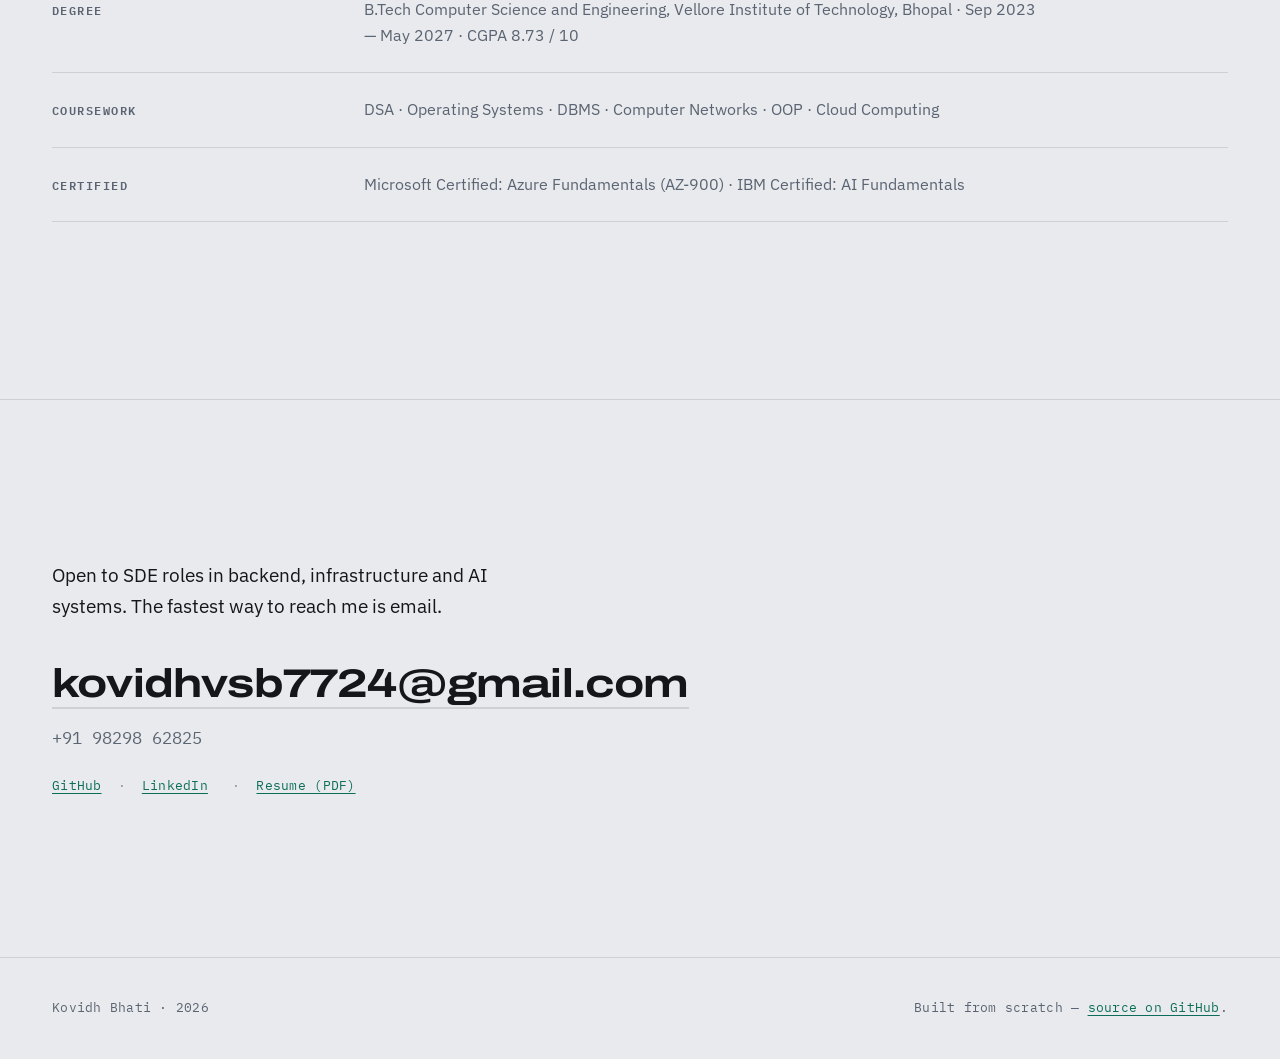
==== commit 61be92e4: "Add GitHub list, favicon and OG card" ====
--- a/index.html
+++ b/index.html
@@ -8,6 +8,36 @@
       name="description"
       content="Kovidh Bhati — backend and infrastructure engineer. Morpheus, an event-driven multi-agent SRE system, and Zen, a C++ web micro-framework built on raw sockets."
     />
+    <!-- ────────────────────────────────────────────────────────────────
+         TODO BEFORE LAUNCH: replace this origin with the deployed one.
+         og:url and og:image must be absolute — crawlers do not resolve
+         relative paths reliably, and the card is the first impression when
+         this link is pasted into a Wellfound message or a DM.
+         ──────────────────────────────────────────────────────────────── -->
+    <link rel="canonical" href="https://kovidhbhati.vercel.app/" />
+    <meta property="og:type" content="website" />
+    <meta property="og:url" content="https://kovidhbhati.vercel.app/" />
+    <meta
+      property="og:title"
+      content="Kovidh Bhati — Backend &amp; Infrastructure Engineer"
+    />
+    <meta
+      property="og:description"
+      content="Morpheus, an event-driven multi-agent SRE system, and Zen, a C++ web micro-framework written from the socket up."
+    />
+    <meta
+      property="og:image"
+      content="https://kovidhbhati.vercel.app/og.png"
+    />
+    <meta property="og:image:width" content="1200" />
+    <meta property="og:image:height" content="630" />
+    <meta
+      property="og:image:alt"
+      content="Kovidh Bhati — Backend and Infrastructure Engineer. Morpheus: agentic SRE, event-driven multi-agent incident response."
+    />
+    <meta name="twitter:card" content="summary_large_image" />
+
+    <link rel="icon" href="favicon.svg" type="image/svg+xml" />
     <link
       rel="preload"
       href="assets/fonts/archivo-expanded-var.woff2"
@@ -463,6 +493,47 @@
         </div>
       </section>
 
+      <!-- ================= Section 6 — Also on GitHub ================= -->
+      <section class="also" id="also">
+        <div class="shell">
+          <p class="eyebrow">Also on GitHub</p>
+
+          <ul class="also__list">
+            <li>
+              <a href="https://github.com/kvsb25/CLI-ToDo-with-gRPC" rel="noopener"
+                >CLI-ToDo-with-gRPC</a
+              >
+              <span class="also__desc">Task manager over gRPC</span>
+              <span class="also__lang">JavaScript</span>
+            </li>
+            <li>
+              <a
+                href="https://github.com/kvsb25/Garbage-Management-System"
+                rel="noopener"
+                >Garbage-Management-System</a
+              >
+              <span class="also__desc">Ticket-based garbage service system</span>
+              <span class="also__lang">JavaScript</span>
+            </li>
+            <li>
+              <a href="https://github.com/kvsb25/ProgressionPad" rel="noopener"
+                >ProgressionPad</a
+              >
+              <span class="also__desc"
+                >Browser extension that builds chord progressions from a grid of
+                harmonically compatible chords</span
+              >
+              <span class="also__lang">JavaScript</span>
+            </li>
+          </ul>
+
+          <p class="also__more">
+            23 public repositories →
+            <a href="https://github.com/kvsb25" rel="noopener">github.com/kvsb25</a>
+          </p>
+        </div>
+      </section>
+
       <!-- ================= Section 7 — Experience ================= -->
       <section class="ledger-section" id="experience">
         <div class="shell">
--- a/styles.css
+++ b/styles.css
@@ -756,6 +756,73 @@
 
 .project--compact .project__problem {
   margin-bottom: 0;
+}
+
+/* --------------------------------------------------------------------------
+   Section 6 — Also on GitHub
+   Text rows, not cards. This list has no meaningful sequence, so unlike the
+   featured work it is not numbered.
+   -------------------------------------------------------------------------- */
+
+.also__list {
+  border-top: 1px solid var(--hairline);
+}
+
+.also__list li {
+  display: grid;
+  grid-template-columns: 4fr 6fr 2fr;
+  gap: var(--gutter);
+  align-items: baseline;
+  padding-block: var(--s2);
+  border-bottom: 1px solid var(--hairline);
+}
+
+.also__list a {
+  font-family: var(--font-mono);
+  font-size: 14px;
+  font-weight: 600;
+  color: var(--ink);
+  text-decoration: none;
+  border-bottom: 1px solid transparent;
+  transition: color 150ms ease-out, border-color 150ms ease-out;
+}
+
+.also__list a:hover {
+  color: var(--ok);
+  border-color: var(--ok);
+}
+
+.also__desc {
+  color: var(--muted);
+  font-size: 16px;
+}
+
+.also__lang {
+  font-family: var(--font-mono);
+  font-size: 12px;
+  letter-spacing: 0.12em;
+  text-transform: uppercase;
+  color: var(--muted);
+  text-align: right;
+}
+
+.also__more {
+  margin-top: var(--s3);
+  font-family: var(--font-mono);
+  font-size: 13px;
+  letter-spacing: 0.02em;
+  color: var(--muted);
+}
+
+.also__more a {
+  color: var(--ok);
+  text-decoration: underline;
+  text-underline-offset: 3px;
+  text-decoration-thickness: 1px;
+}
+
+.also__more a:hover {
+  text-decoration-thickness: 2px;
 }
 
 /* --------------------------------------------------------------------------
@@ -1160,6 +1227,15 @@
     font-size: 12px;
   }
 
+  .also__list li {
+    grid-template-columns: 1fr;
+    gap: 2px;
+  }
+
+  .also__lang {
+    text-align: left;
+  }
+
   /* dates become mono eyebrows above each role rather than a column */
   .ledger__row,
   .stack__row {
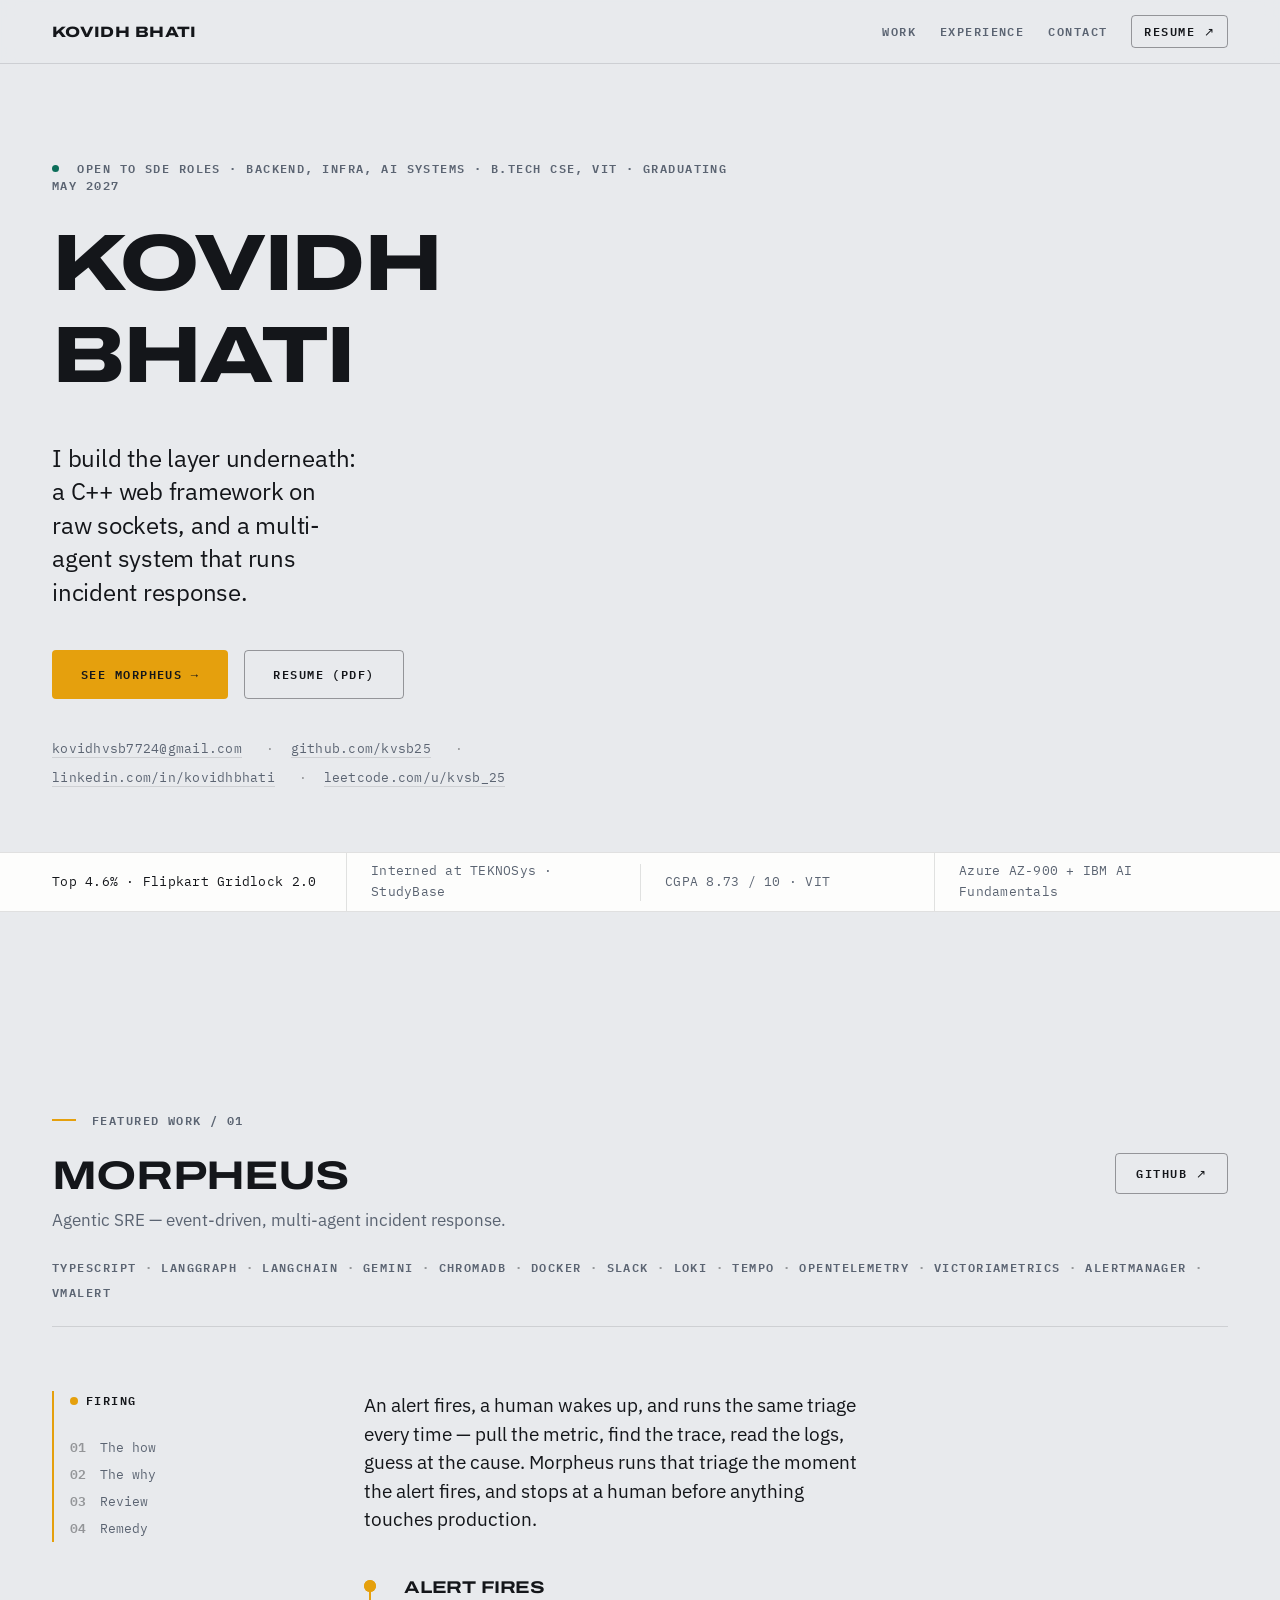
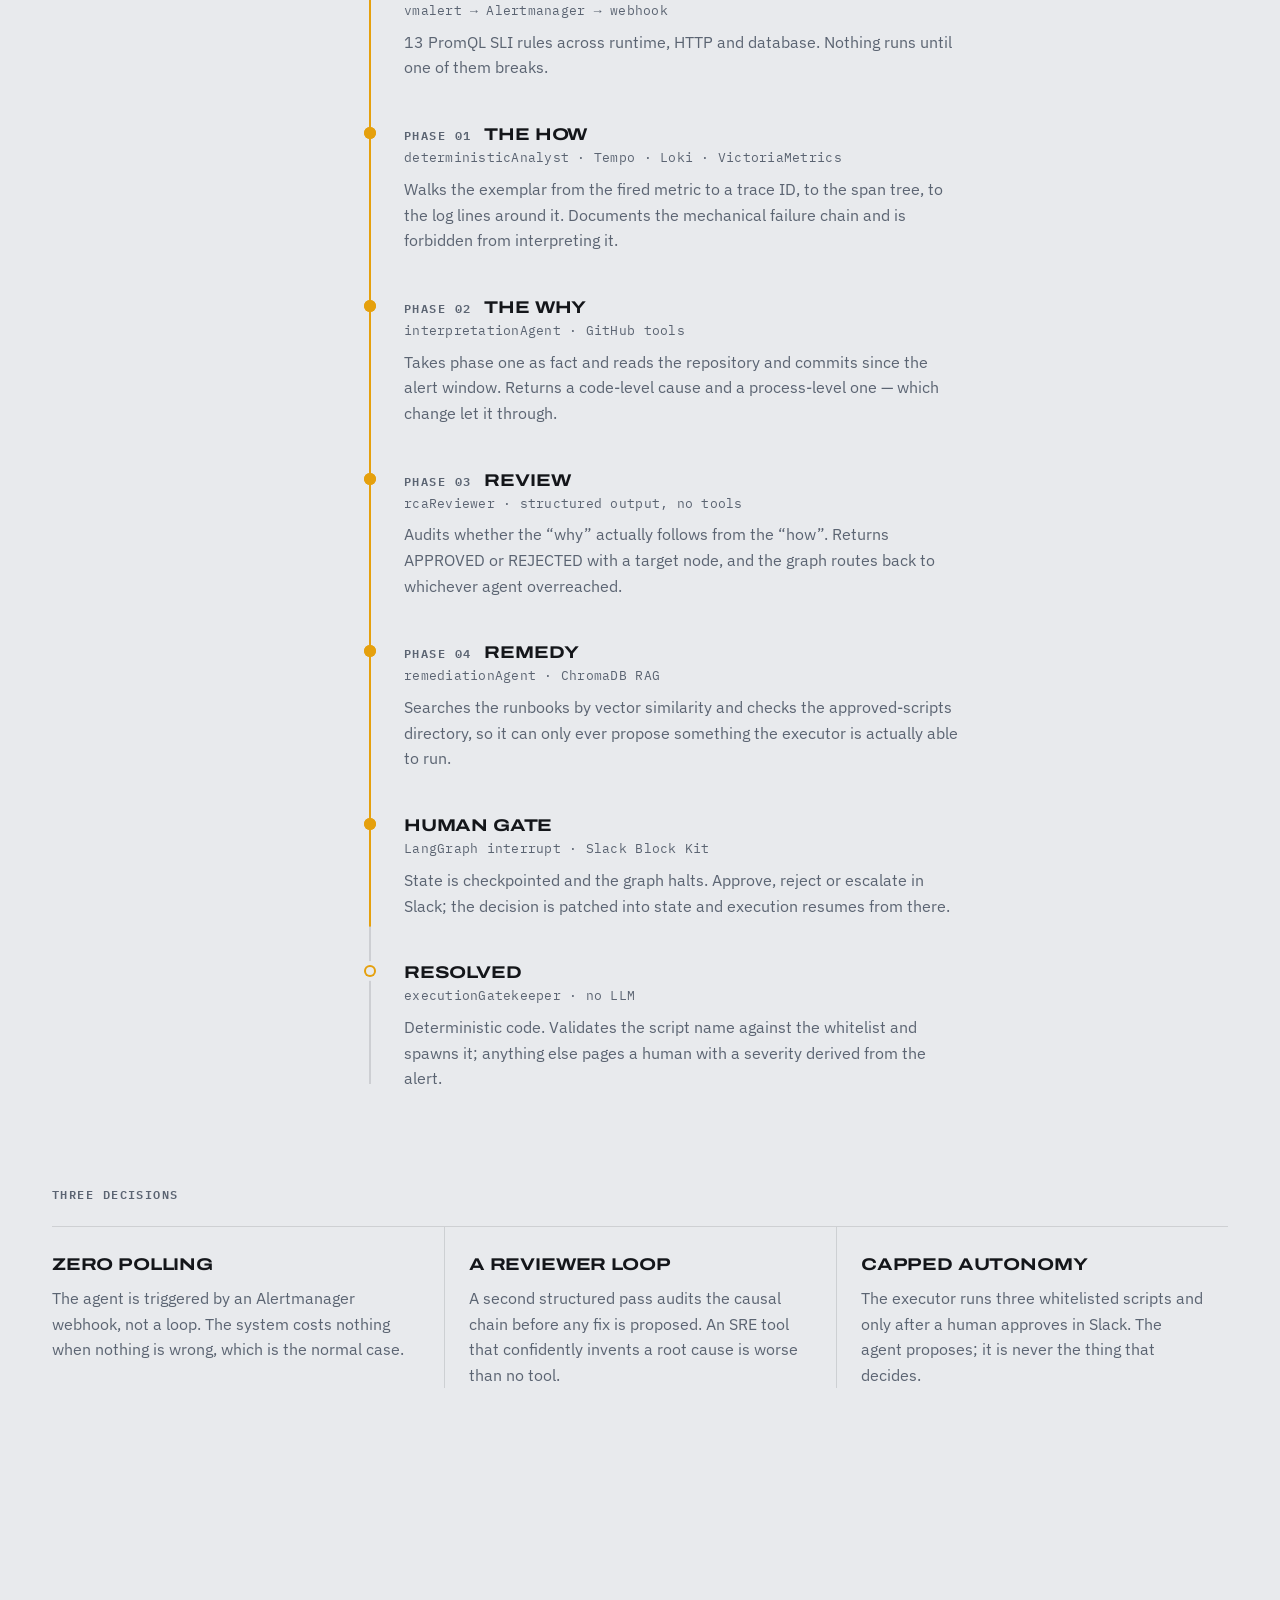
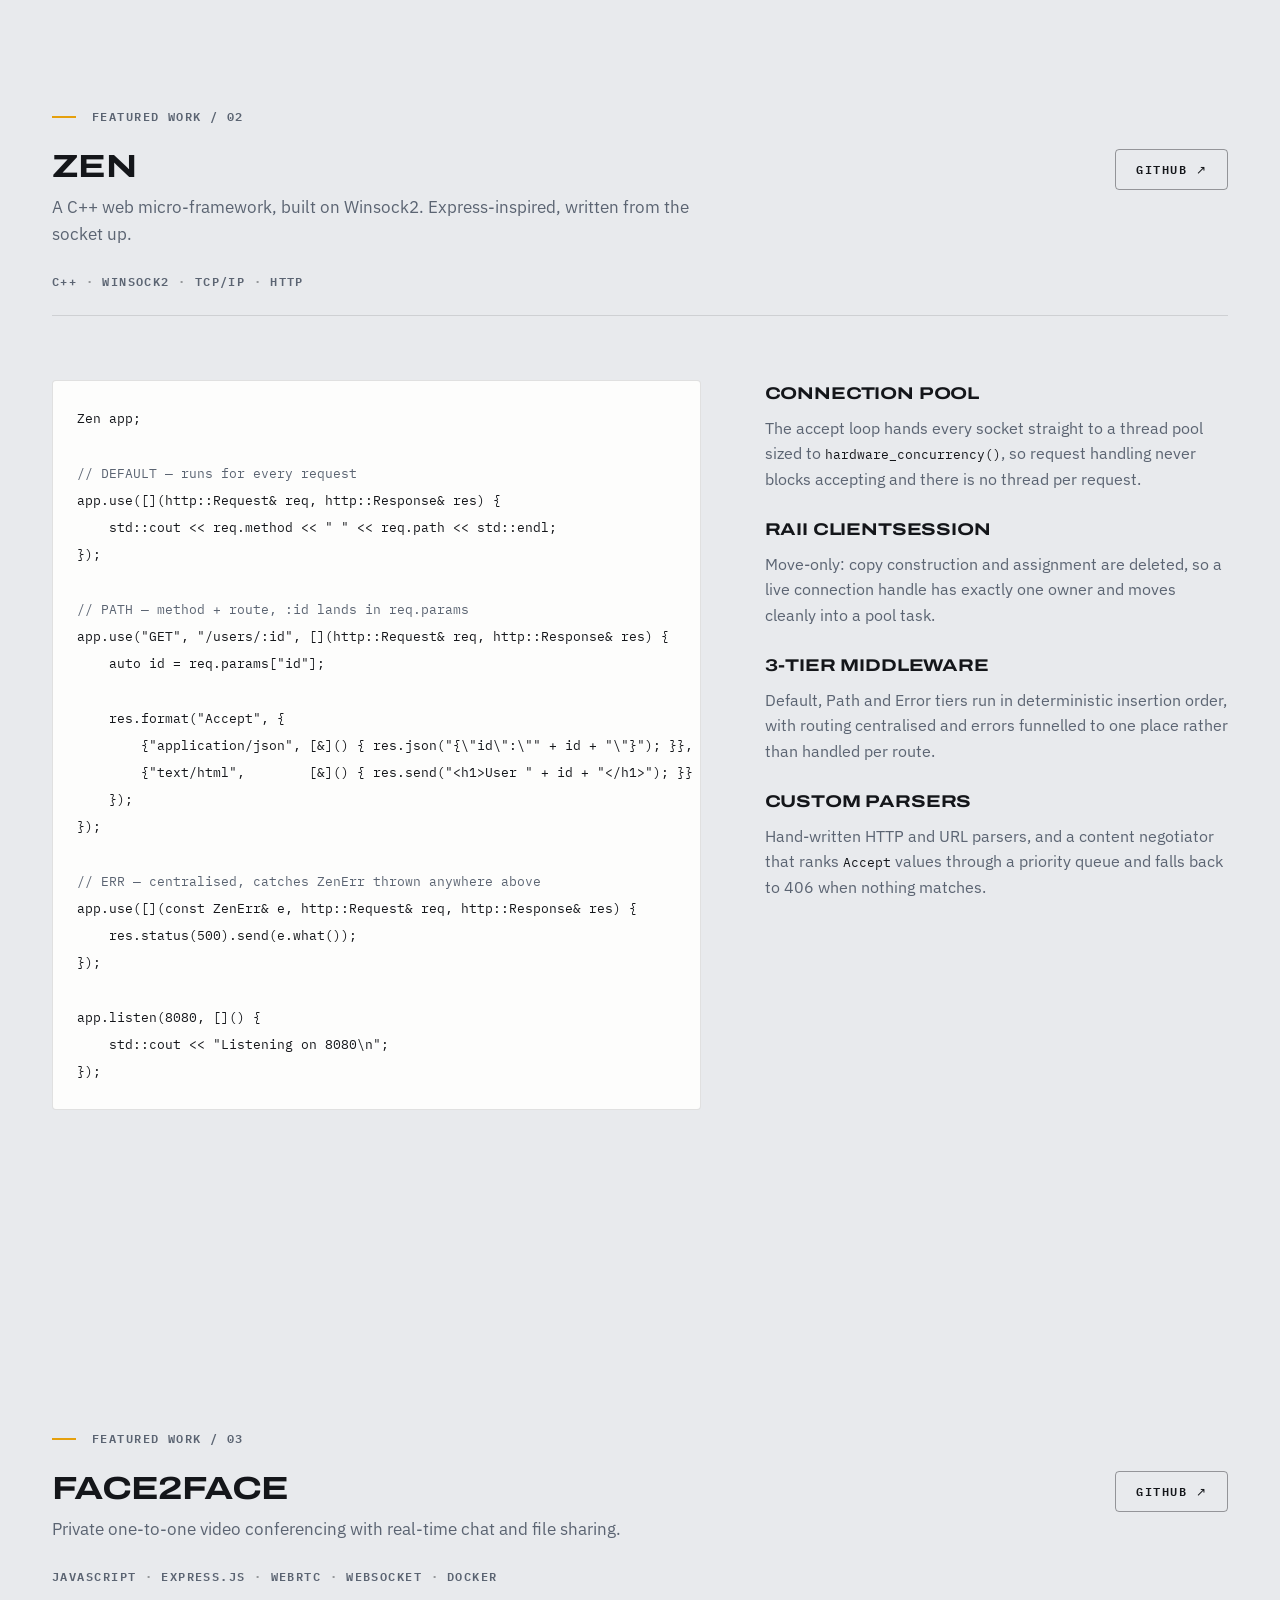
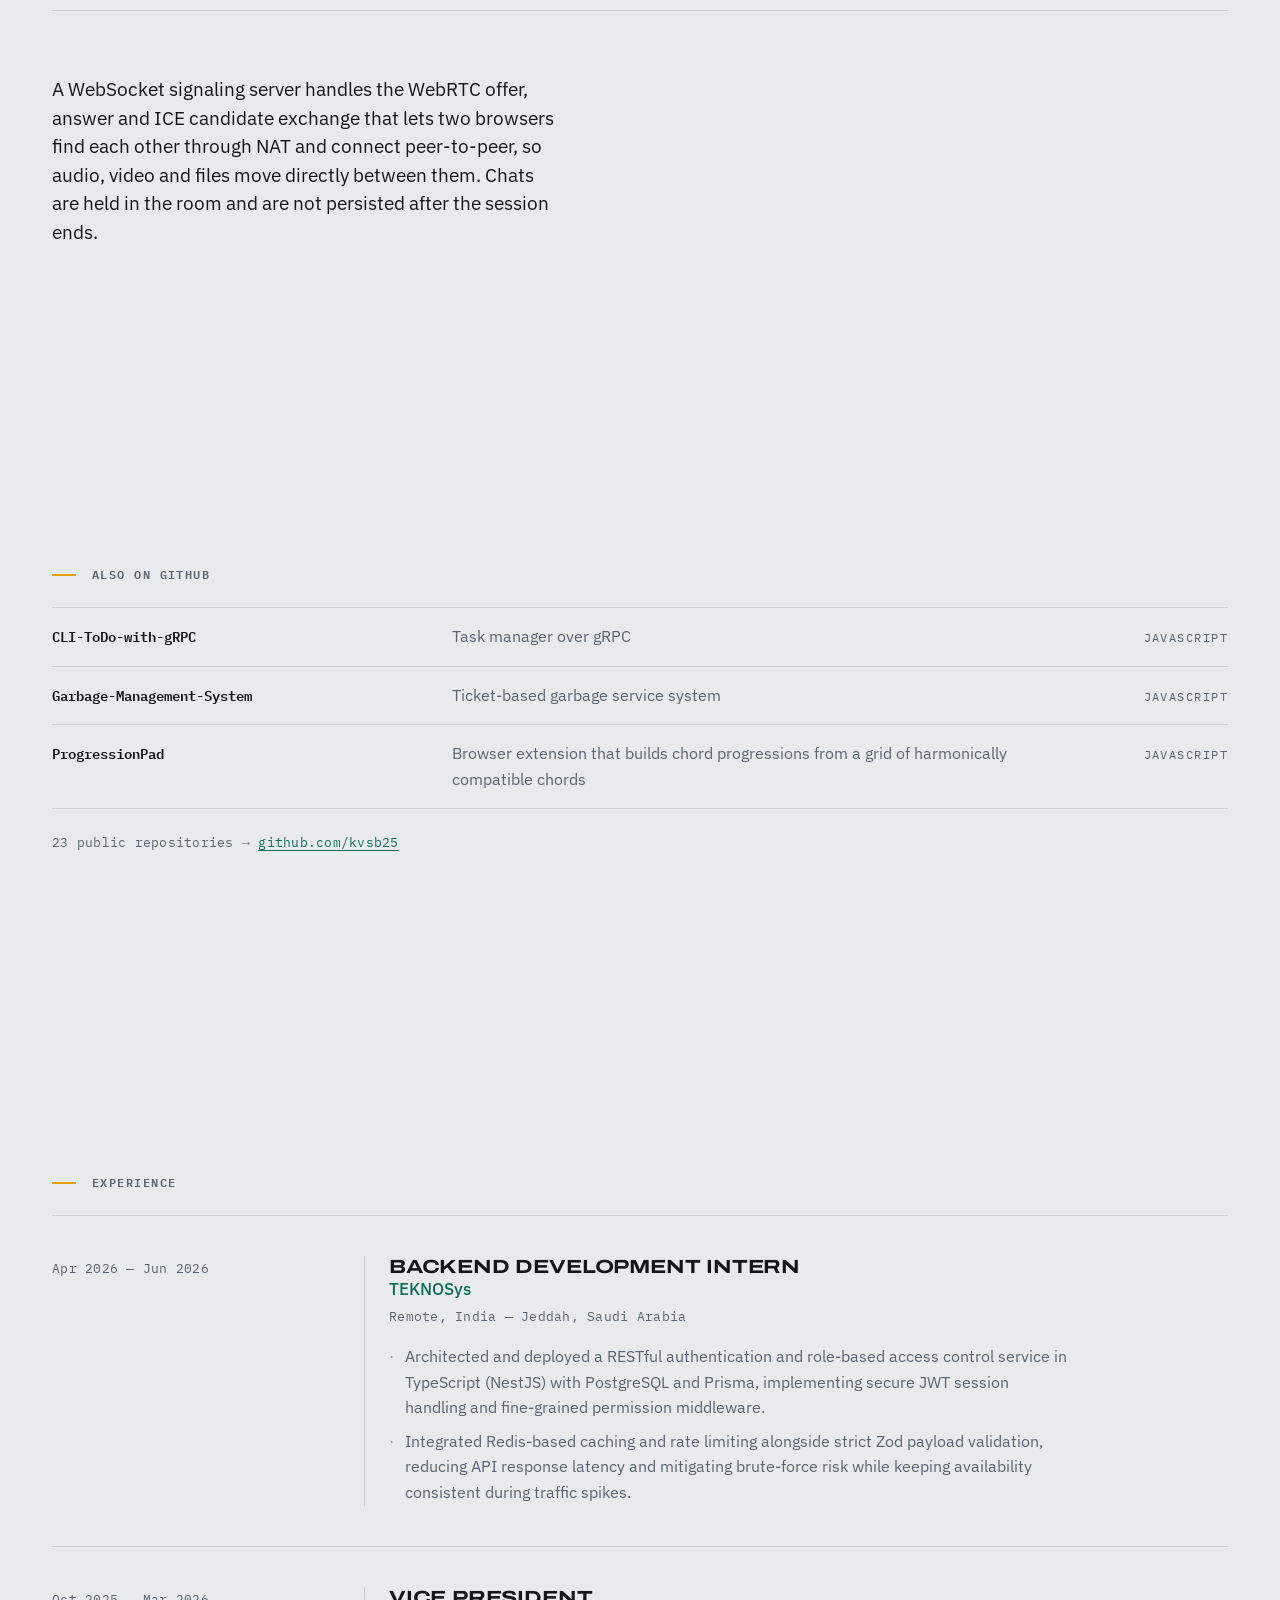
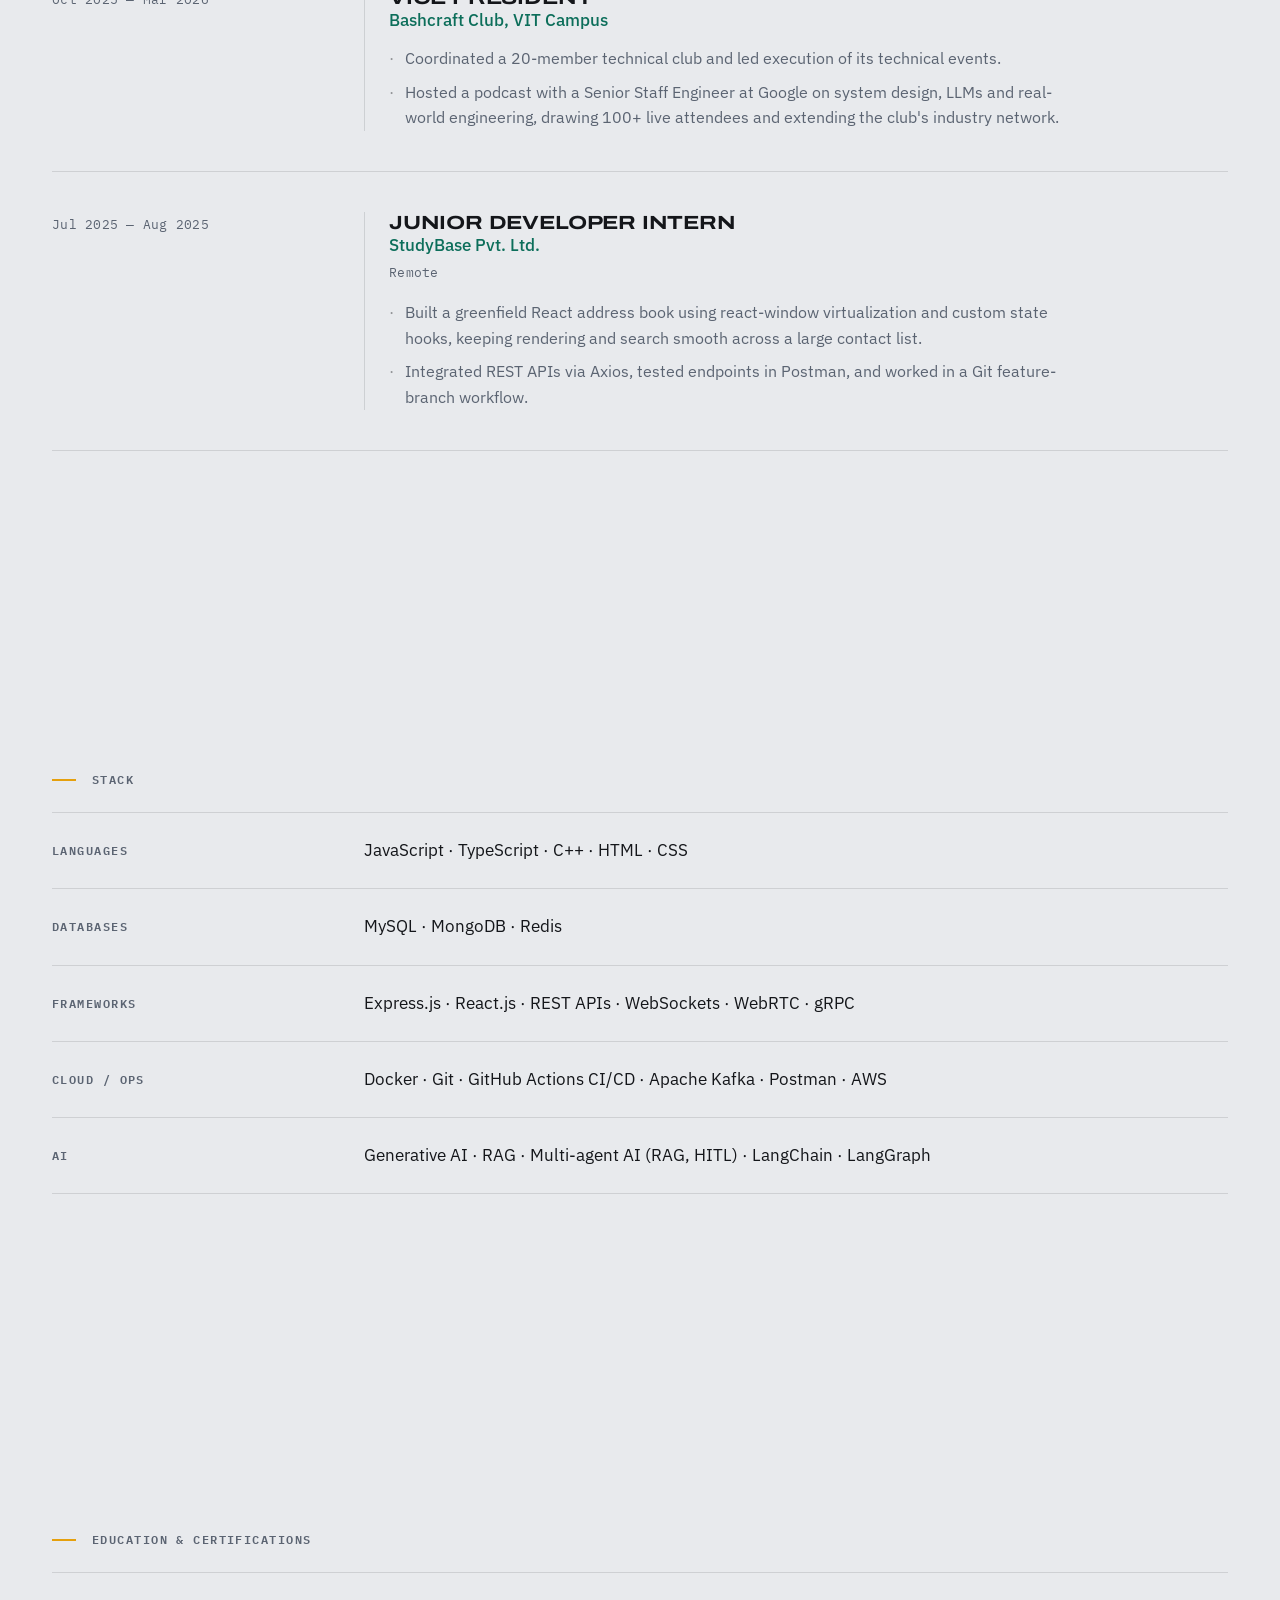
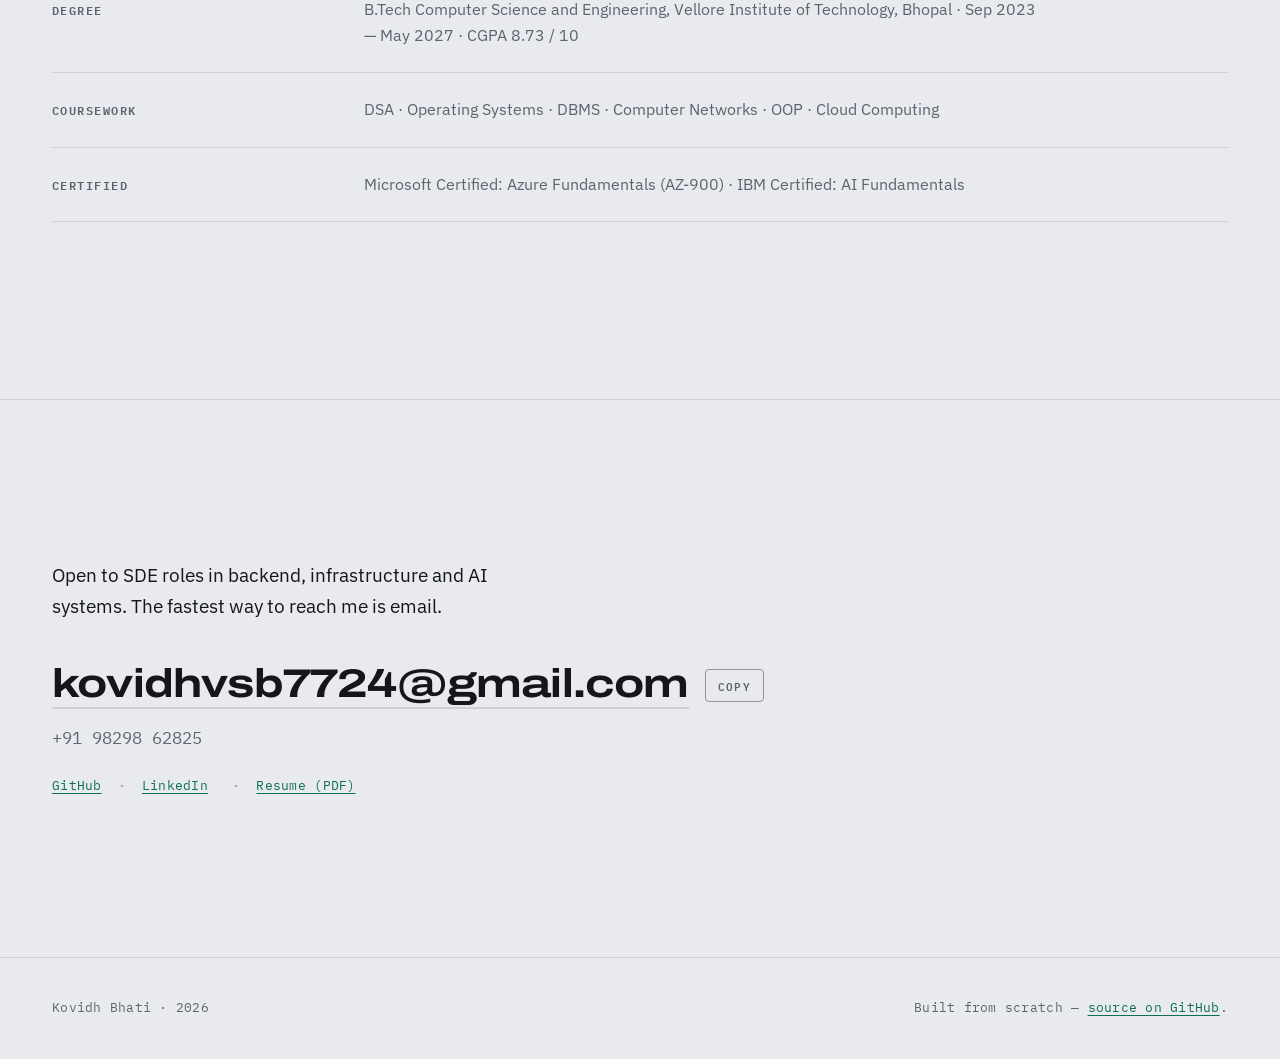
==== commit f36ea5fc: "Add the timeline animation, section entry and copy control" ====
--- a/index.html
+++ b/index.html
@@ -46,6 +46,7 @@
       crossorigin
     />
     <link rel="stylesheet" href="styles.css" />
+    <script src="main.js" defer></script>
   </head>
 
   <body>
--- a/styles.css
+++ b/styles.css
@@ -620,7 +620,7 @@
   border-radius: 50%;
   background: var(--ok);
   box-shadow: 0 0 0 4px var(--base);
-  transition: background-color 400ms ease-out, transform 400ms ease-out;
+  transition: background-color 400ms ease-out, box-shadow 400ms ease-out;
 }
 
 .tl__label {
@@ -653,6 +653,106 @@
   color: var(--muted);
   font-size: 16px;
   max-width: 56ch;
+}
+
+/* --- JS-driven incident states -------------------------------------------
+   main.js adds .is-firing to #morpheus on load and .is-resolved once the last
+   node has scrolled in. Neither class exists without JavaScript, so the
+   stylesheet's default above — a resolved incident — is what a visitor with
+   JS off keeps. The two classes are mutually exclusive: main.js drops
+   .is-firing as it adds .is-resolved, so neither has to out-specify the
+   other.
+   ------------------------------------------------------------------------- */
+
+.is-firing .rail__inner {
+  border-color: var(--signal);
+}
+
+.is-firing .rail__dot {
+  background: var(--signal);
+  animation: pulse 1.6s ease-in-out infinite;
+}
+
+.is-firing .timeline::before {
+  background: var(--hairline);
+}
+
+.is-firing .timeline .tl__dot {
+  background: var(--base);
+  box-shadow: 0 0 0 4px var(--base), inset 0 0 0 2px var(--signal);
+}
+
+.is-firing .timeline .tl.is-lit .tl__dot {
+  background: var(--signal);
+}
+
+.is-firing .tl__meta {
+  color: var(--muted);
+  transition: color 600ms ease-out;
+}
+
+/* the growing spine, injected by main.js so it never appears without it */
+.tl__spine {
+  position: absolute;
+  left: 5px;
+  top: 8px;
+  bottom: 8px;
+  width: 2px;
+  background: var(--signal);
+  transform: scaleY(0);
+  transform-origin: top center;
+  transition: transform 500ms ease-out, background-color 600ms ease-out;
+}
+
+.is-resolved .tl__spine {
+  background: var(--ok);
+}
+
+.is-resolved .timeline::before {
+  background: var(--ok);
+}
+
+.is-resolved .timeline .tl__dot {
+  background: var(--ok);
+  box-shadow: 0 0 0 4px var(--base), inset 0 0 0 2px var(--ok);
+}
+
+.is-resolved .rail__inner {
+  border-color: var(--ok);
+}
+
+.is-resolved .rail__dot {
+  background: var(--ok);
+  animation: none;
+}
+
+.is-resolved .tl__meta {
+  color: var(--ok);
+}
+
+@keyframes pulse {
+  50% {
+    opacity: 0.3;
+  }
+}
+
+/* --- section entry --------------------------------------------------------
+   .js-reveal is added by main.js rather than declared here, so a stylesheet
+   that loads without its script can never hide the page.
+   ------------------------------------------------------------------------- */
+
+.js-reveal main > section,
+.js-reveal main > aside {
+  opacity: 0;
+  transform: translateY(16px);
+  transition: opacity 400ms ease-out, transform 400ms ease-out;
+}
+
+.js-reveal main > .is-in {
+  opacity: 1;
+  /* dropped rather than left at 0, so the sticky rail inside Morpheus is not
+     stuck inside a transformed containing block */
+  transform: none;
 }
 
 /* --------------------------------------------------------------------------
@@ -1101,6 +1201,13 @@
     --s7: 80px;
   }
 
+  /* collapse to one column rather than keeping 12 tracks: eleven 24px
+     gutters are a 264px floor on the grid's width, which is most of a phone
+     viewport and pushes the whole page into horizontal scroll */
+  .grid12 {
+    grid-template-columns: 1fr;
+  }
+
   .hero__col {
     grid-column: 1 / -1;
   }
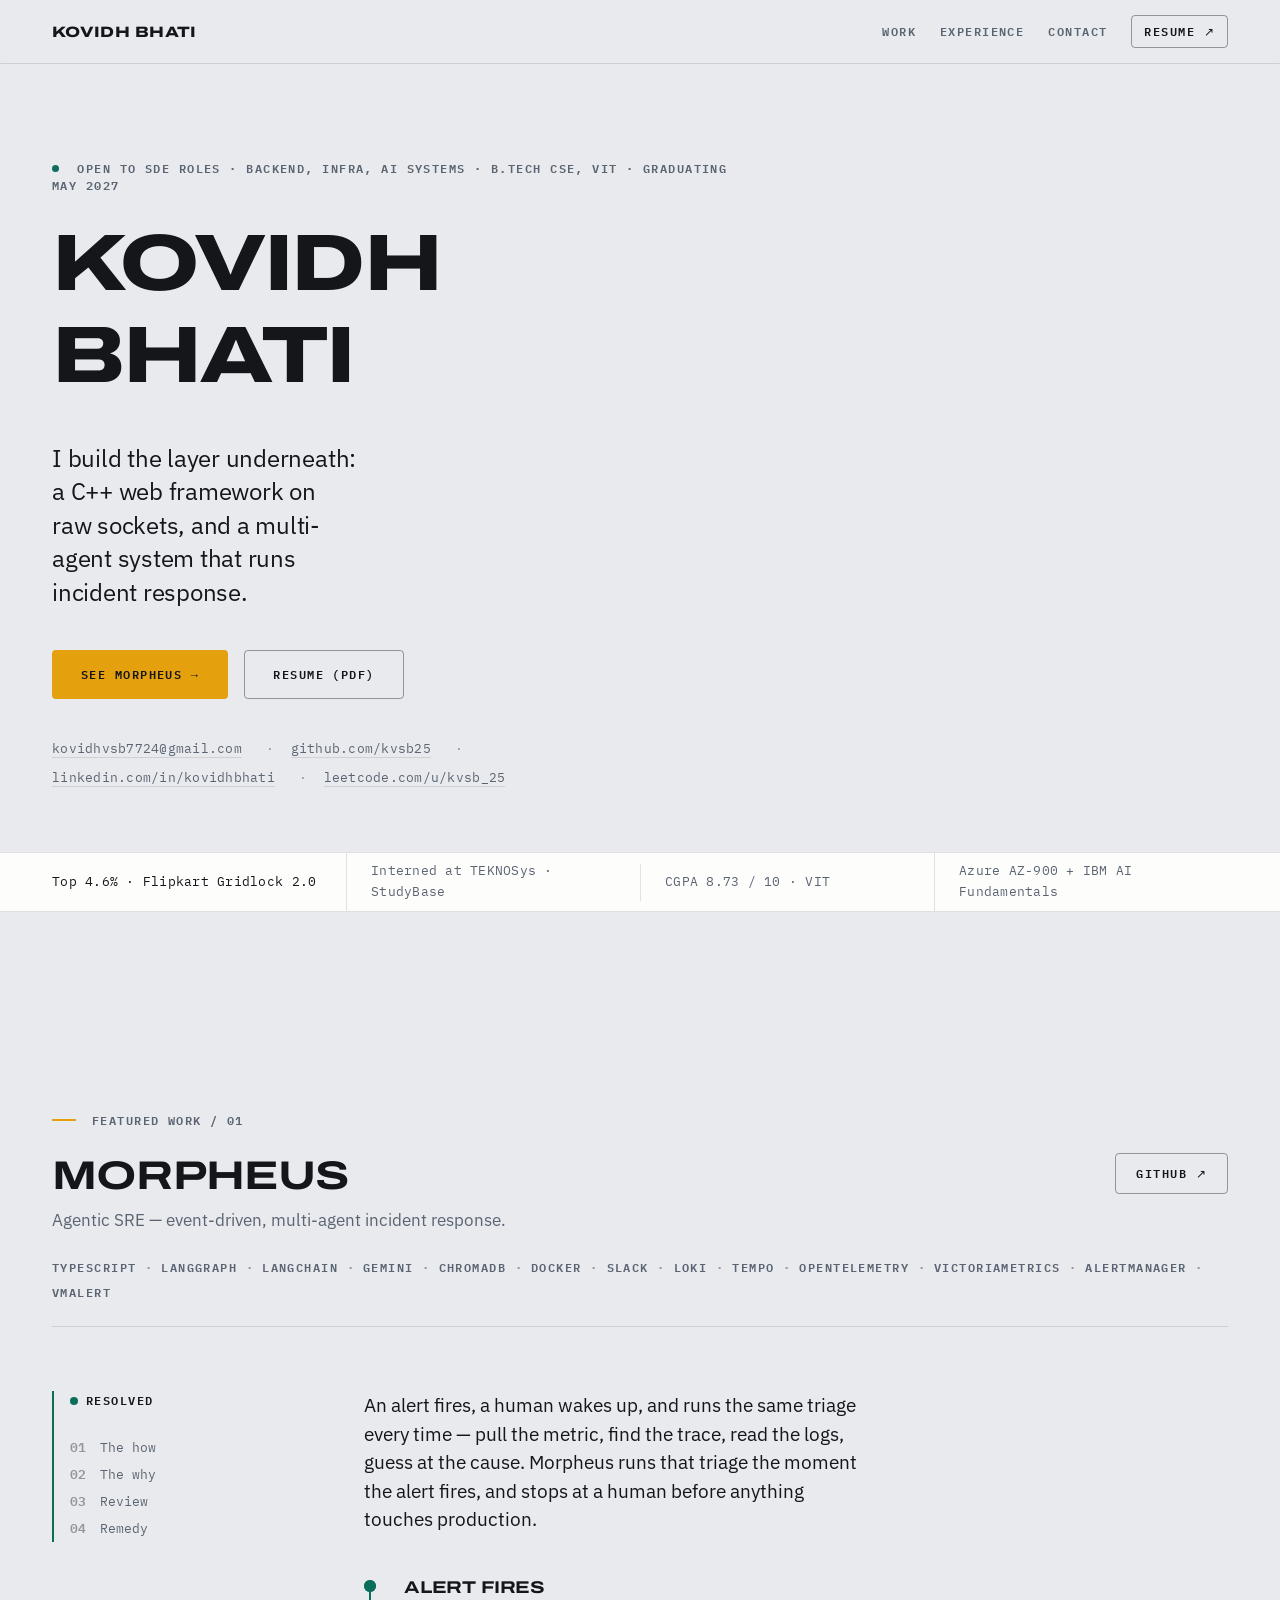
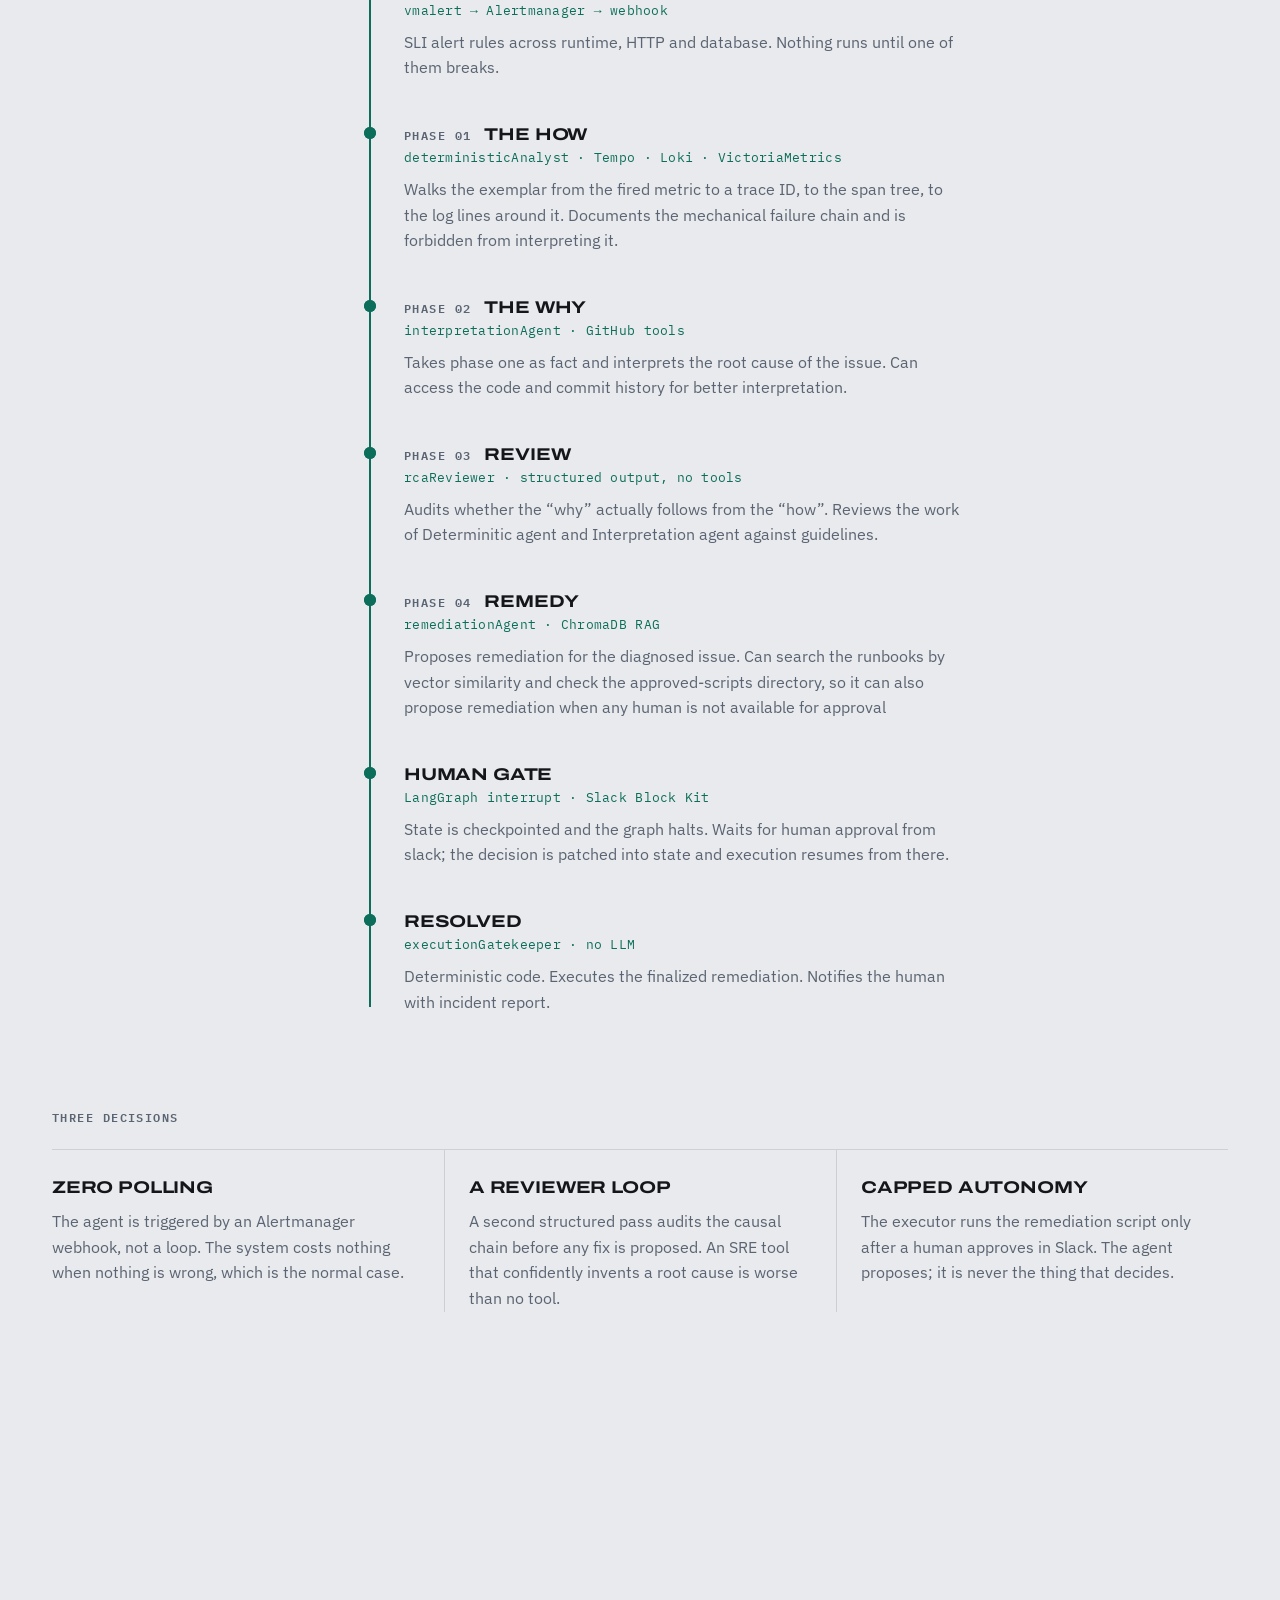
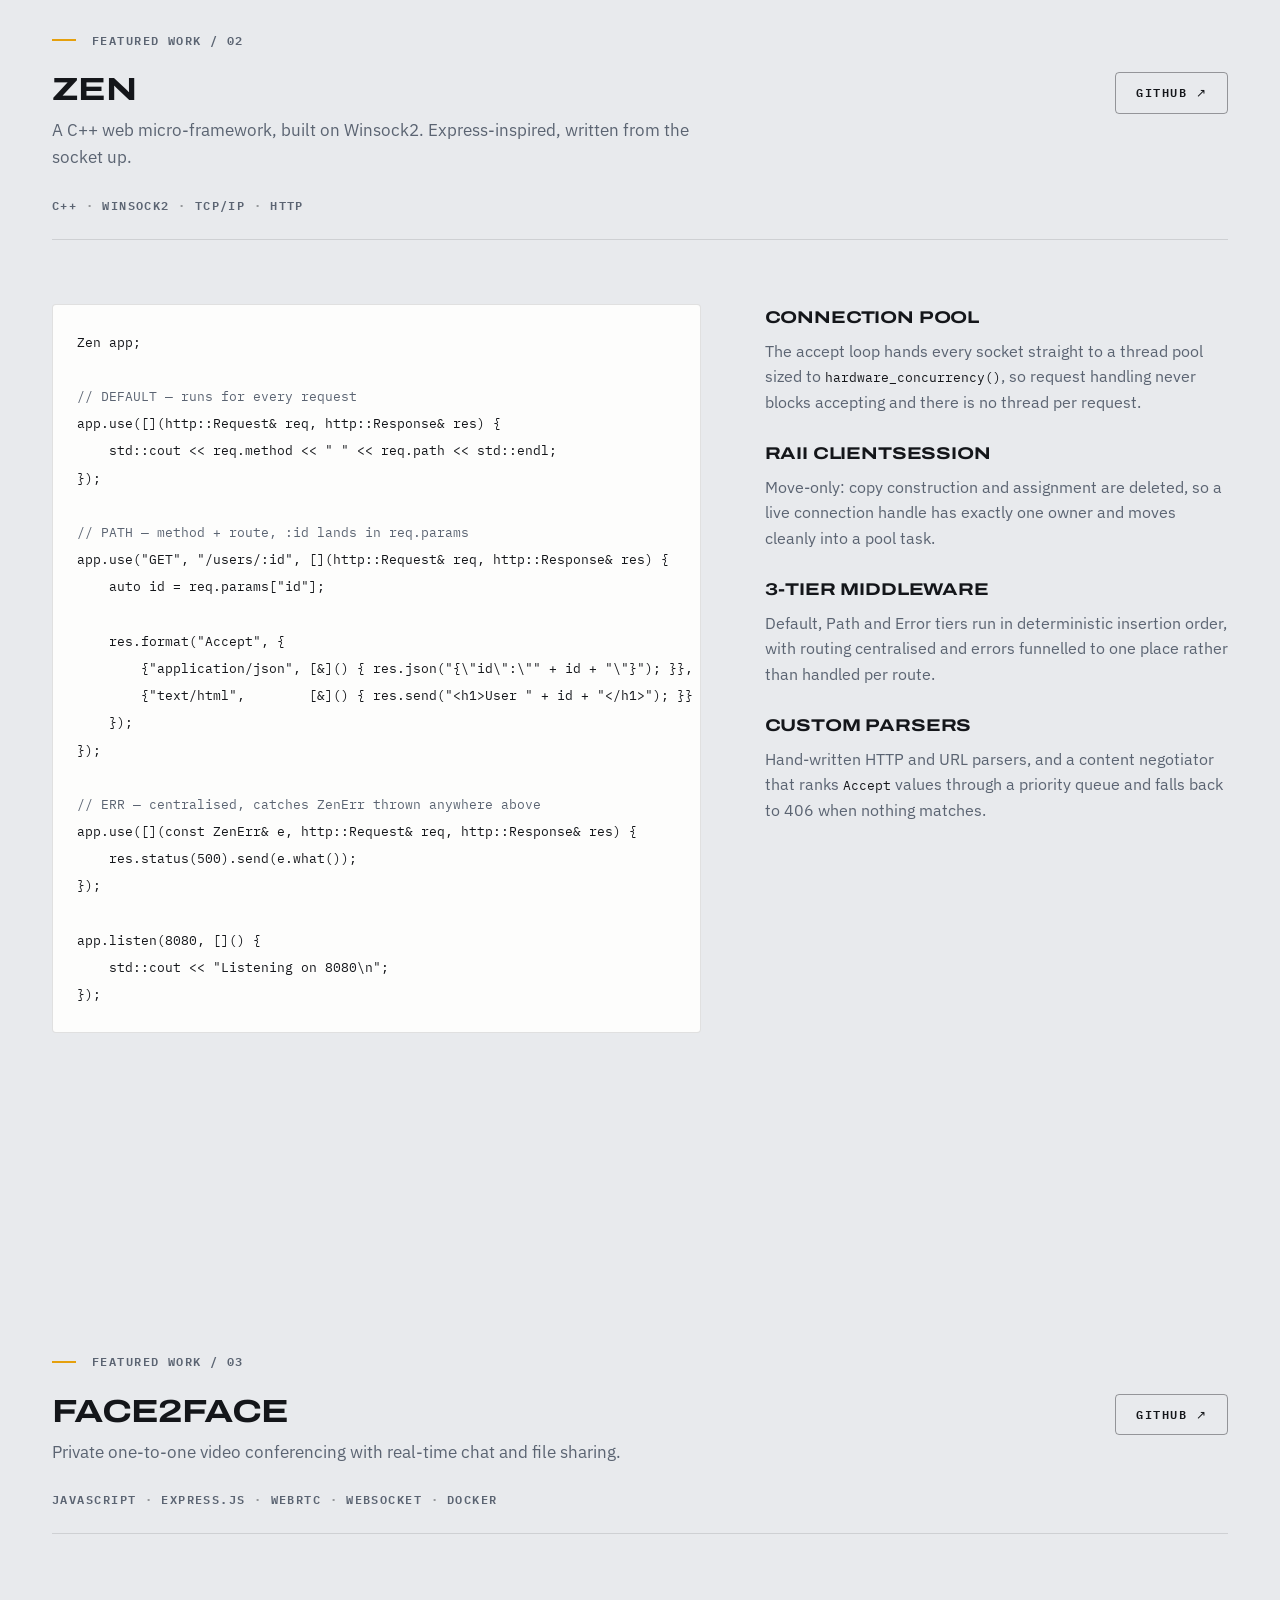
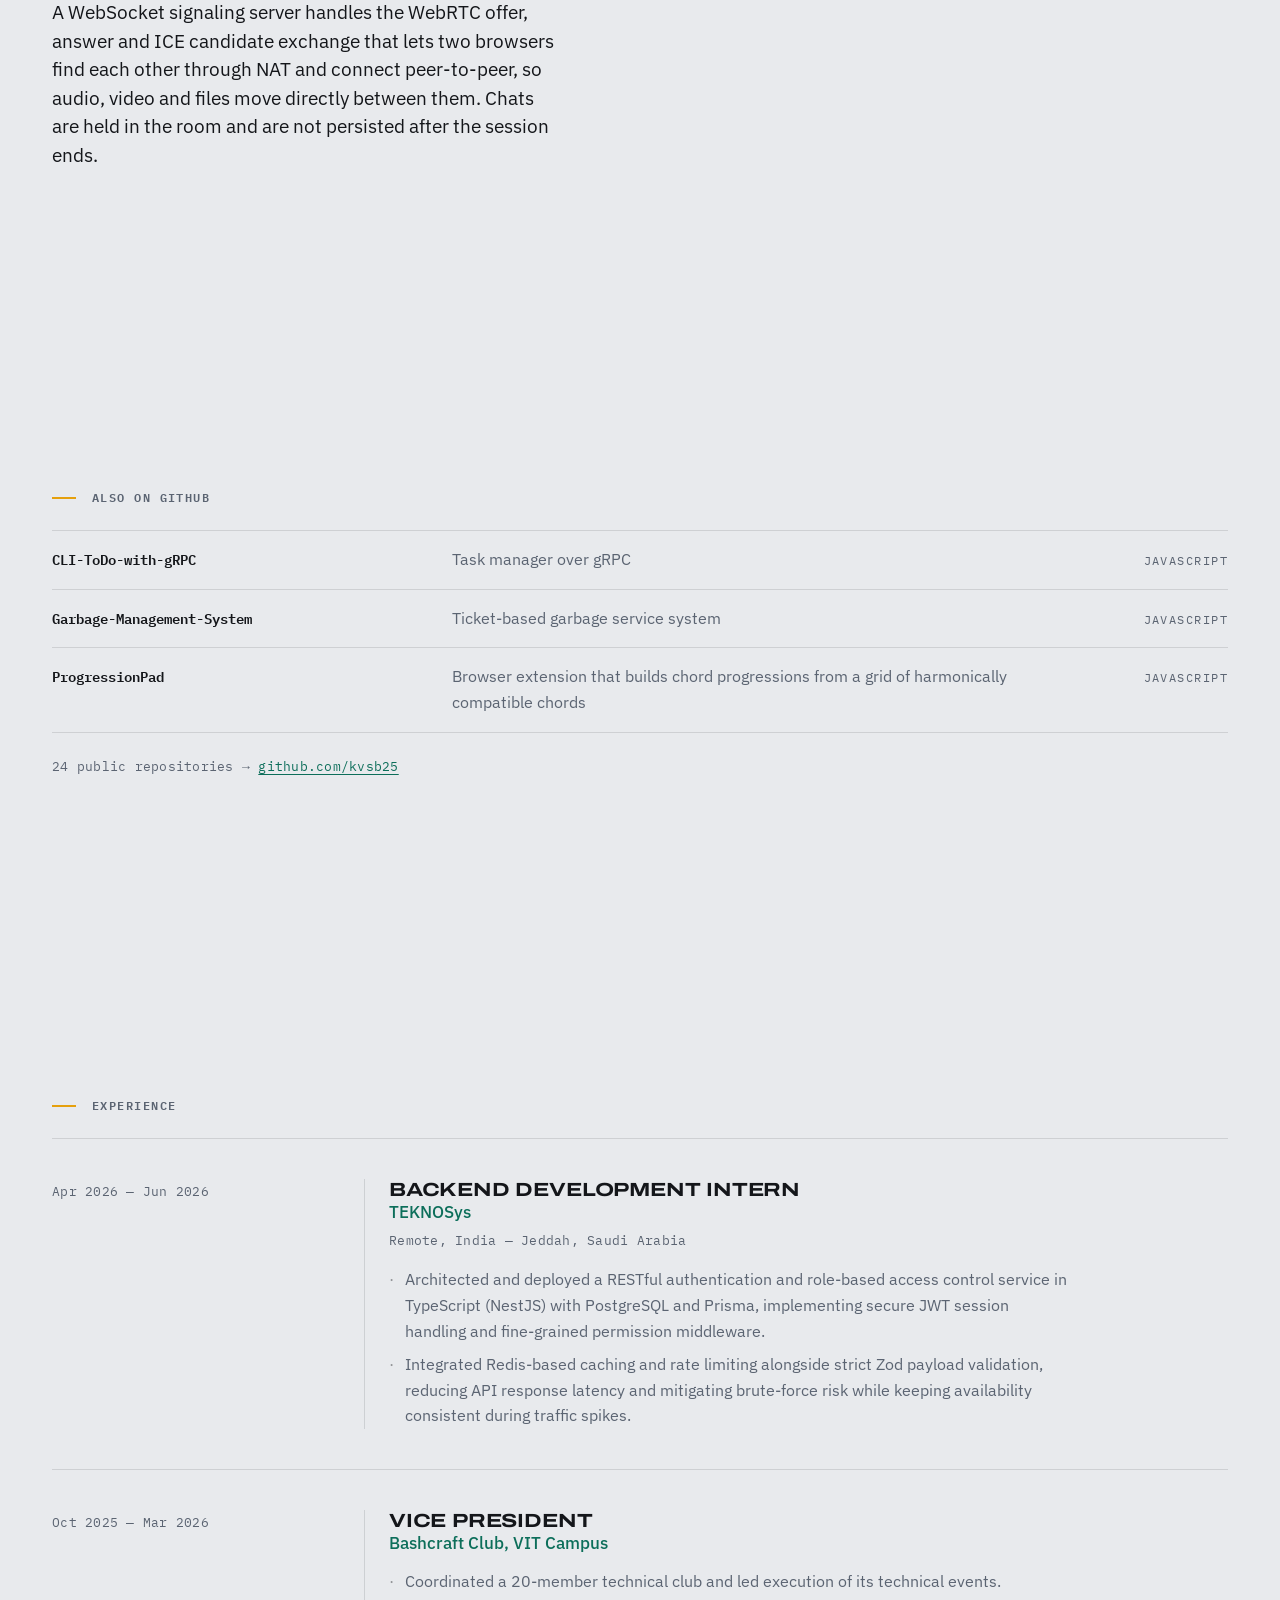
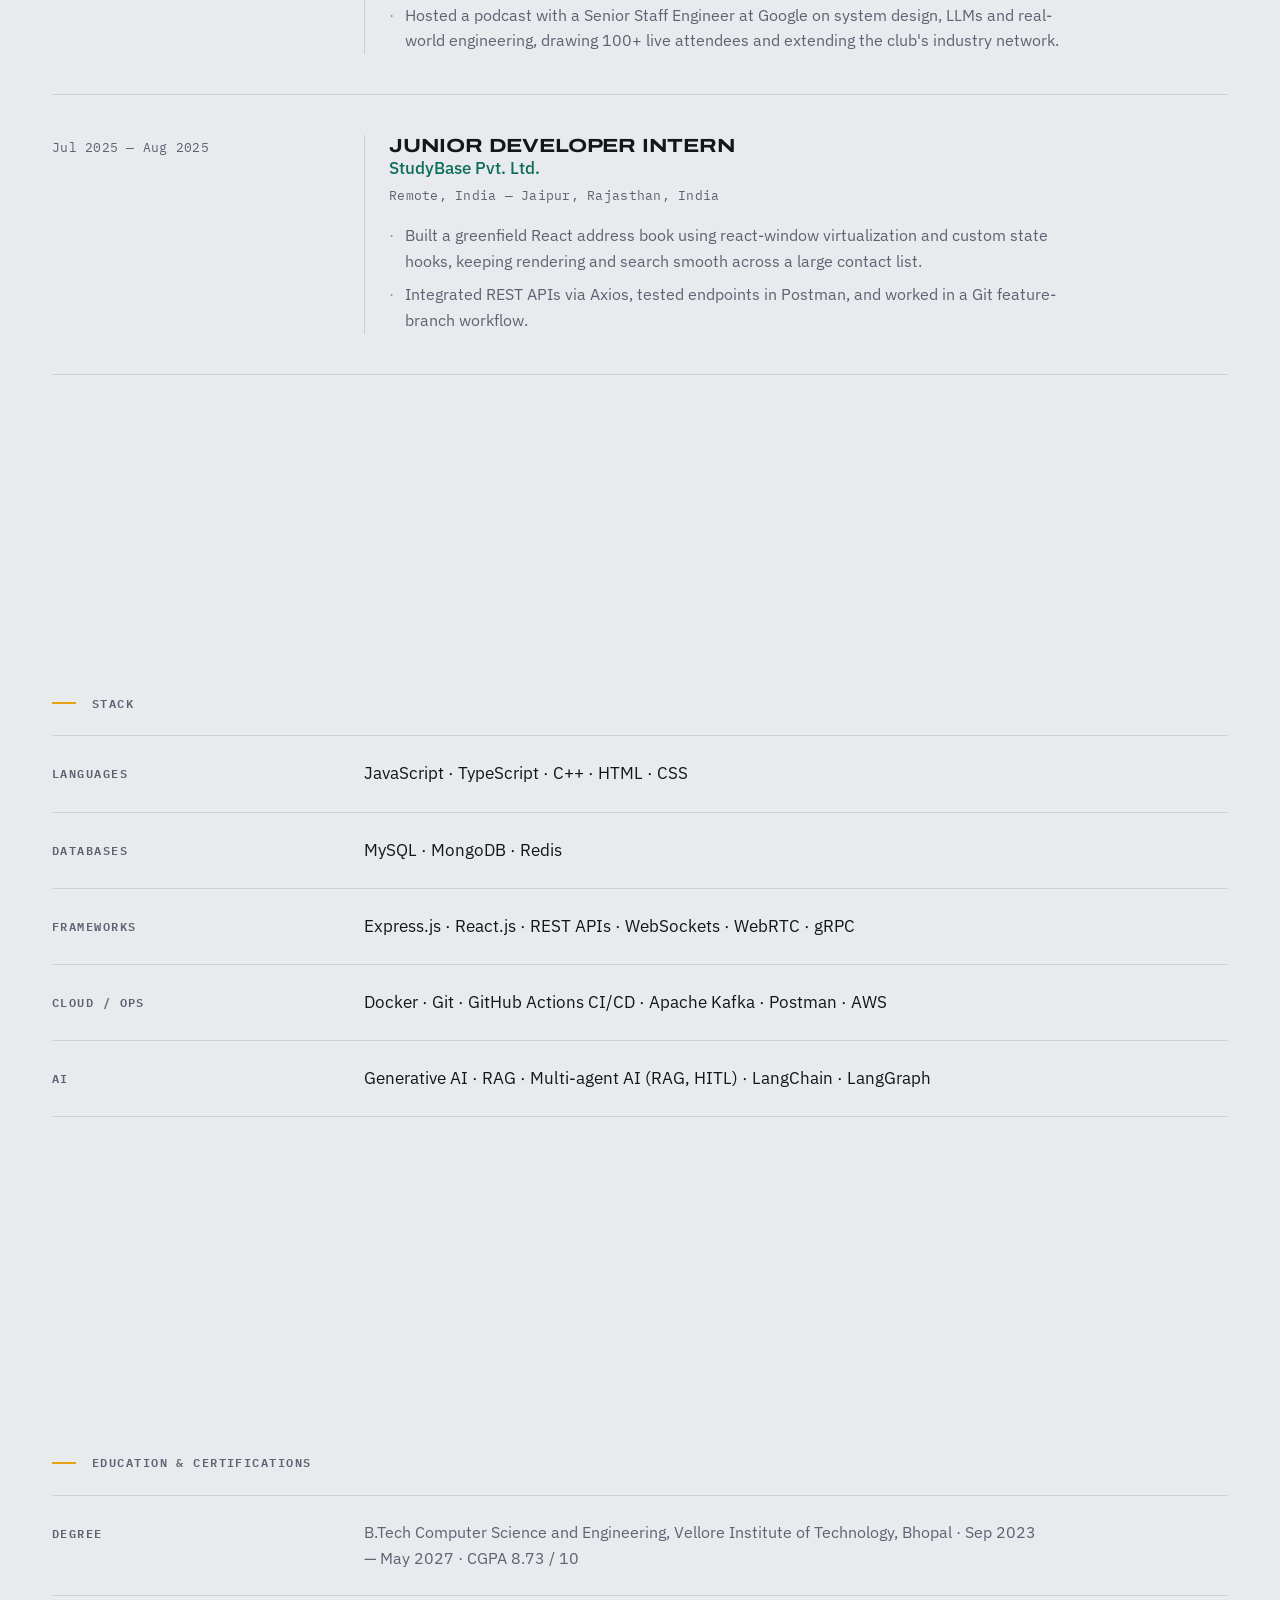
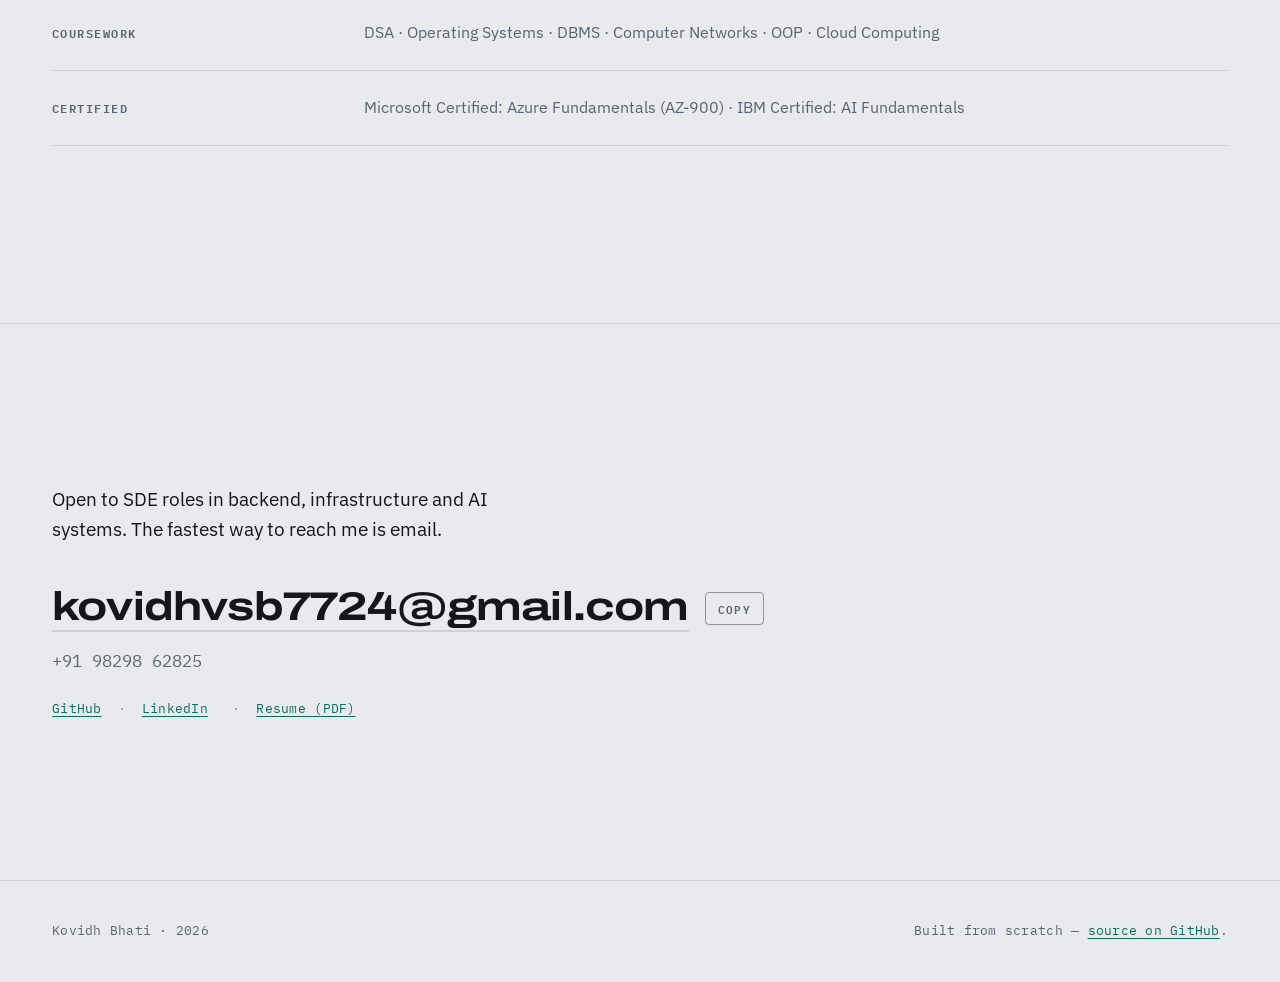
==== commit 6a653973: "changes" ====
--- a/index.html
+++ b/index.html
@@ -222,7 +222,7 @@
                     <p class="tl__label">Alert fires</p>
                     <p class="tl__meta">vmalert → Alertmanager → webhook</p>
                     <p class="tl__note">
-                      13 PromQL SLI rules across runtime, HTTP and database.
+                      SLI alert rules across runtime, HTTP and database.
                       Nothing runs until one of them breaks.
                     </p>
                   </div>
@@ -254,9 +254,9 @@
                     </p>
                     <p class="tl__meta">interpretationAgent · GitHub tools</p>
                     <p class="tl__note">
-                      Takes phase one as fact and reads the repository and
-                      commits since the alert window. Returns a code-level cause
-                      and a process-level one — which change let it through.
+                      Takes phase one as fact and interprets the root cause of
+                      the issue. Can access the code and commit history
+                      for better interpretation.
                     </p>
                   </div>
                 </li>
@@ -270,8 +270,8 @@
                     <p class="tl__meta">rcaReviewer · structured output, no tools</p>
                     <p class="tl__note">
                       Audits whether the “why” actually follows from the “how”.
-                      Returns APPROVED or REJECTED with a target node, and the
-                      graph routes back to whichever agent overreached.
+                      Reviews the work of Determinitic agent and 
+                      Interpretation agent against guidelines.
                     </p>
                   </div>
                 </li>
@@ -284,9 +284,10 @@
                     </p>
                     <p class="tl__meta">remediationAgent · ChromaDB RAG</p>
                     <p class="tl__note">
-                      Searches the runbooks by vector similarity and checks the
-                      approved-scripts directory, so it can only ever propose
-                      something the executor is actually able to run.
+                      Proposes remediation for the diagnosed issue.
+                      Can search the runbooks by vector similarity and 
+                      check the approved-scripts directory, so it can also 
+                      propose remediation when any human is not available for approval
                     </p>
                   </div>
                 </li>
@@ -297,9 +298,9 @@
                     <p class="tl__label">Human gate</p>
                     <p class="tl__meta">LangGraph interrupt · Slack Block Kit</p>
                     <p class="tl__note">
-                      State is checkpointed and the graph halts. Approve, reject
-                      or escalate in Slack; the decision is patched into state
-                      and execution resumes from there.
+                      State is checkpointed and the graph halts. Waits for 
+                      human approval from slack; the decision is patched into 
+                      state and execution resumes from there.
                     </p>
                   </div>
                 </li>
@@ -310,9 +311,8 @@
                     <p class="tl__label">Resolved</p>
                     <p class="tl__meta">executionGatekeeper · no LLM</p>
                     <p class="tl__note">
-                      Deterministic code. Validates the script name against the
-                      whitelist and spawns it; anything else pages a human with
-                      a severity derived from the alert.
+                      Deterministic code. Executes the finalized remediation. 
+                      Notifies the human with incident report.
                     </p>
                   </div>
                 </li>
@@ -341,7 +341,7 @@
             <li>
               <p class="decisions__head">Capped autonomy</p>
               <p>
-                The executor runs three whitelisted scripts and only after a
+                The executor runs the remediation script only after a
                 human approves in Slack. The agent proposes; it is never the
                 thing that decides.
               </p>
@@ -529,7 +529,7 @@
           </ul>
 
           <p class="also__more">
-            23 public repositories →
+            24 public repositories →
             <a href="https://github.com/kvsb25" rel="noopener">github.com/kvsb25</a>
           </p>
         </div>
@@ -596,7 +596,7 @@
                   Junior Developer Intern
                   <span class="ledger__org">StudyBase Pvt. Ltd.</span>
                 </h3>
-                <p class="ledger__where">Remote</p>
+                <p class="ledger__where">Remote, India — Jaipur, Rajasthan, India</p>
                 <ul class="ledger__points">
                   <li>
                     Built a greenfield React address book using react-window
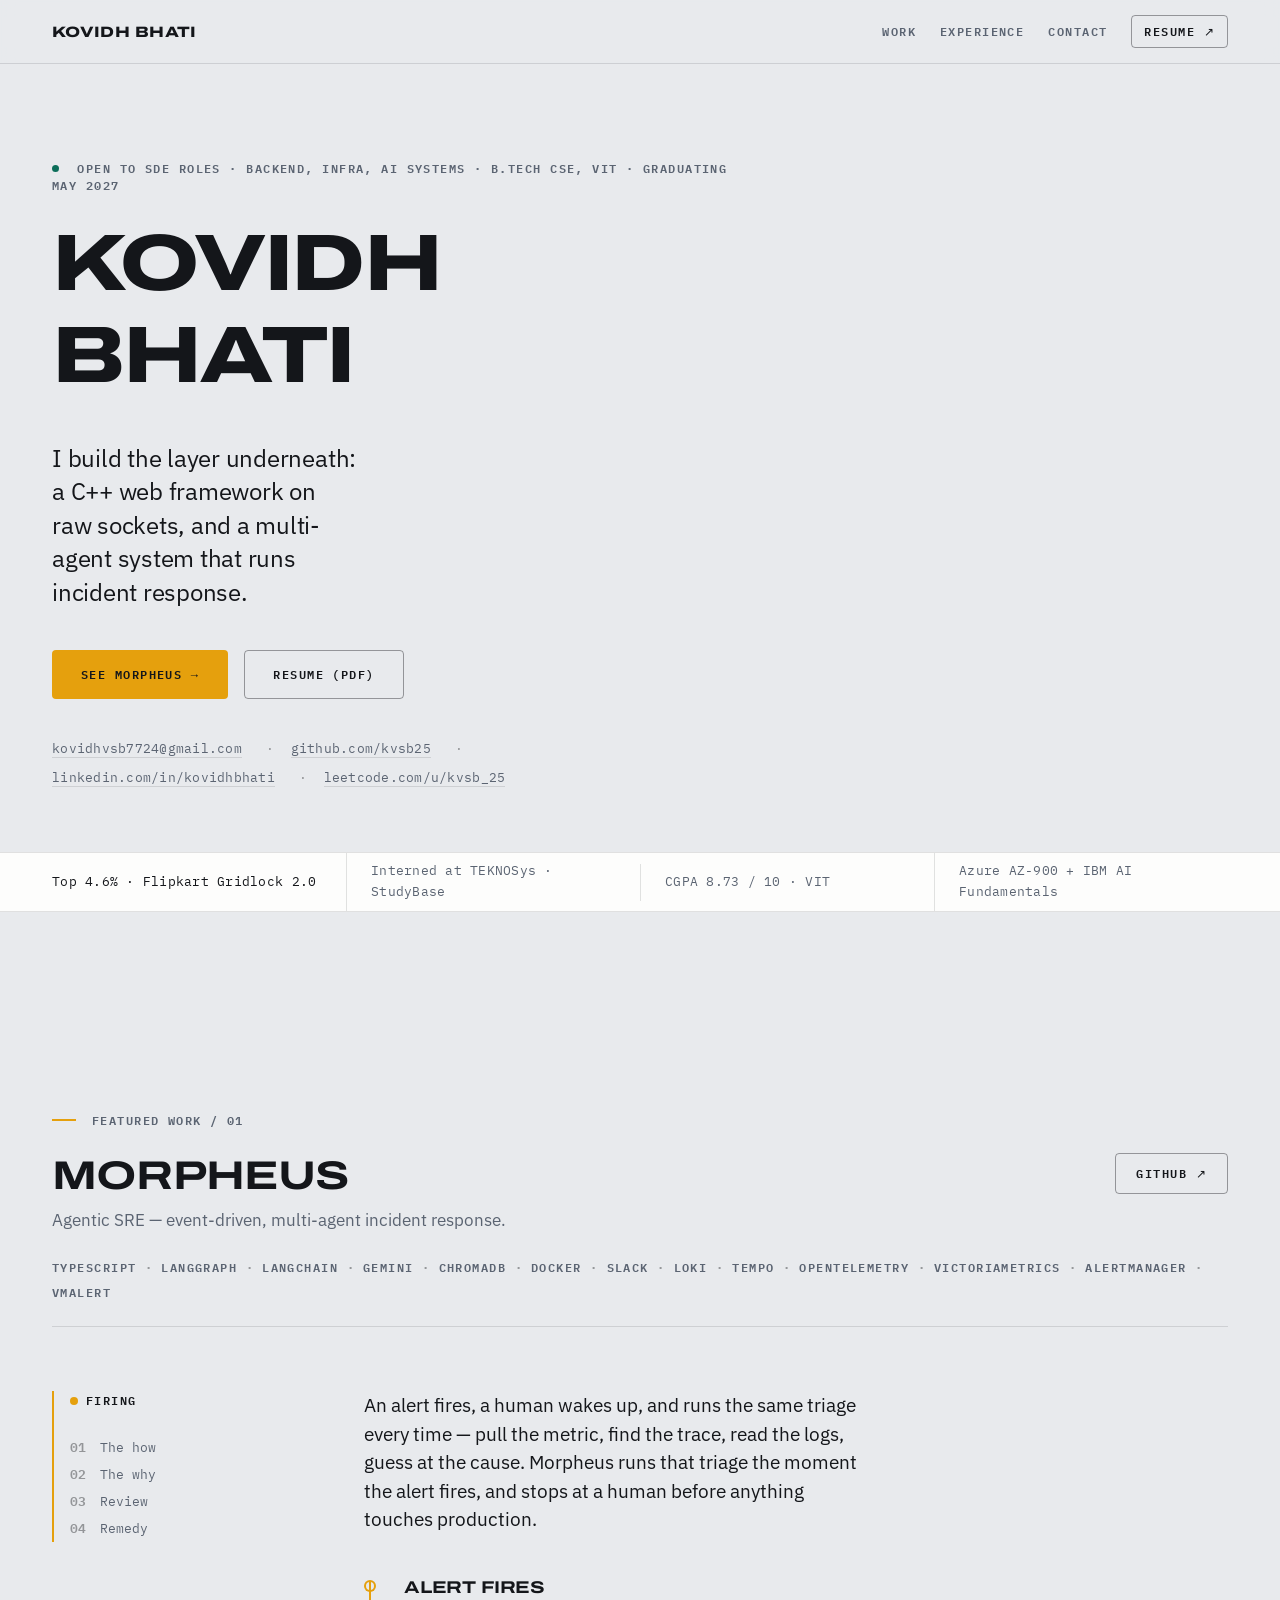
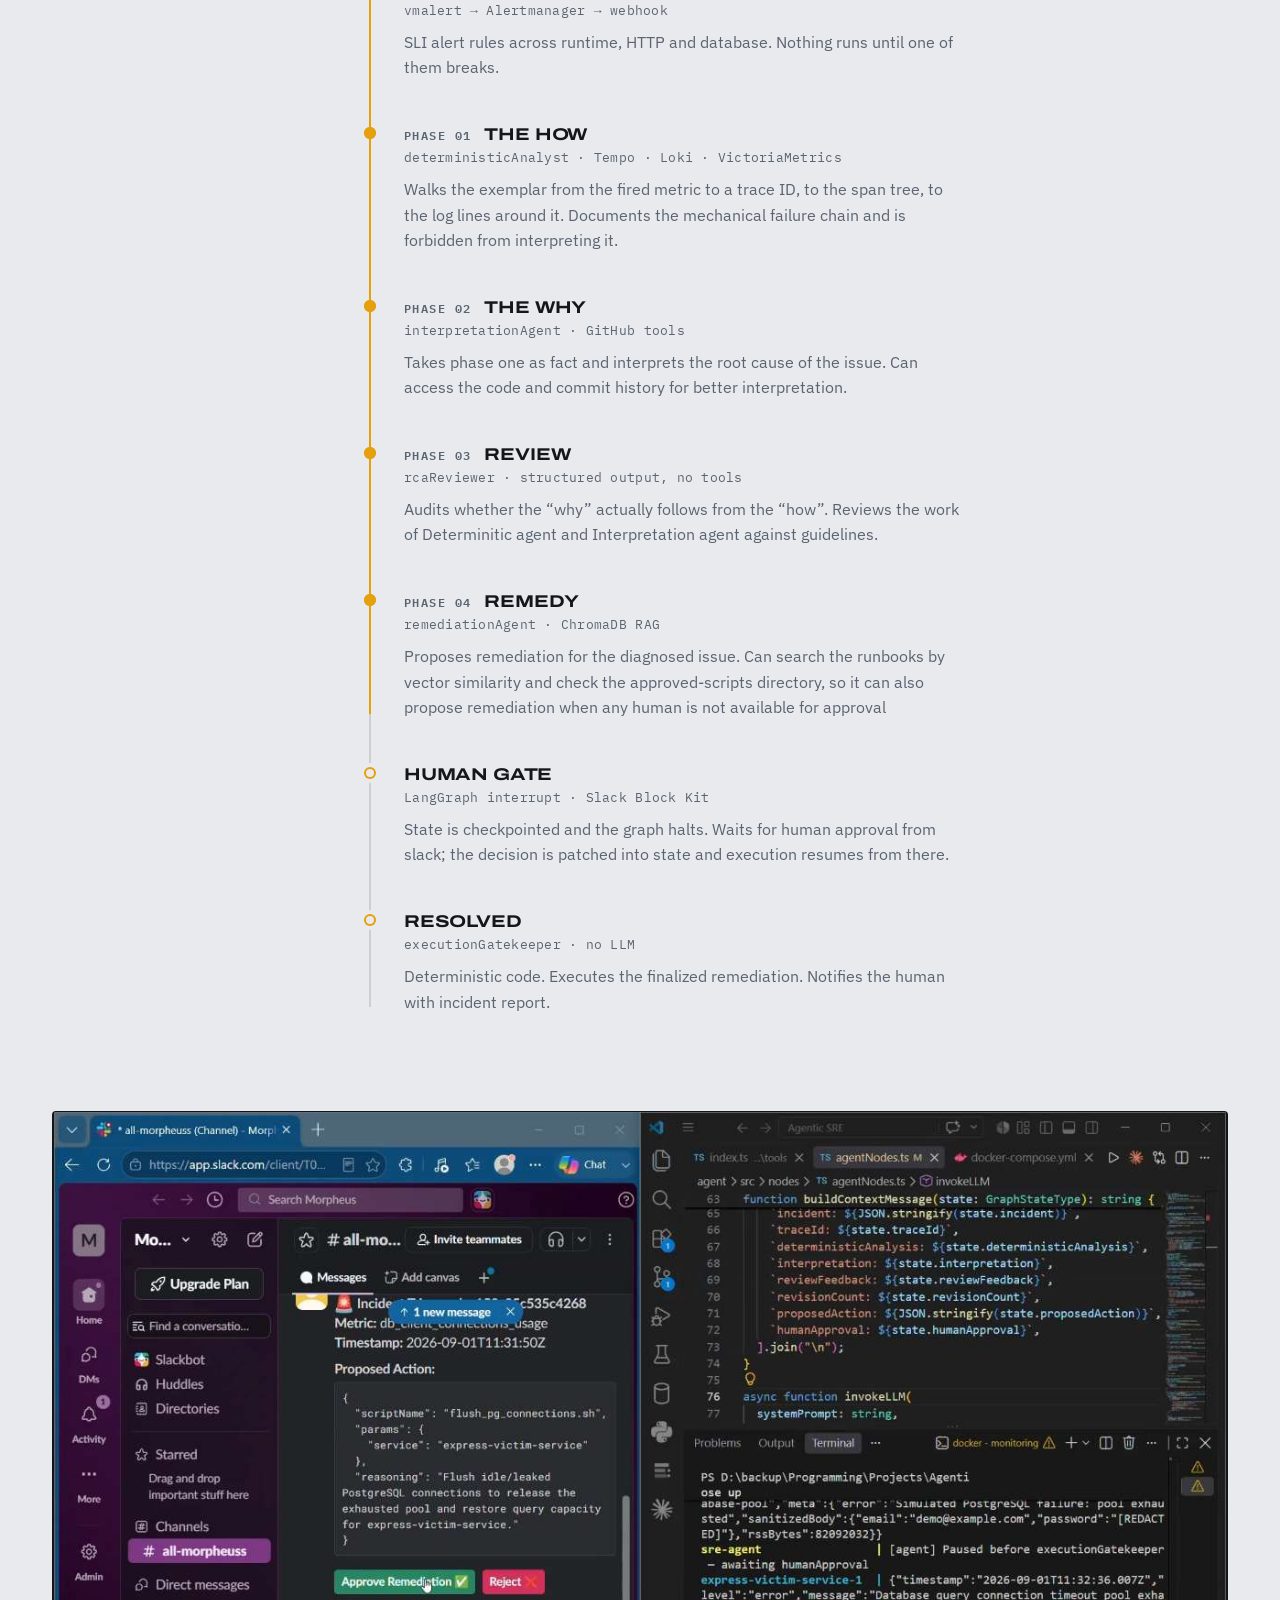
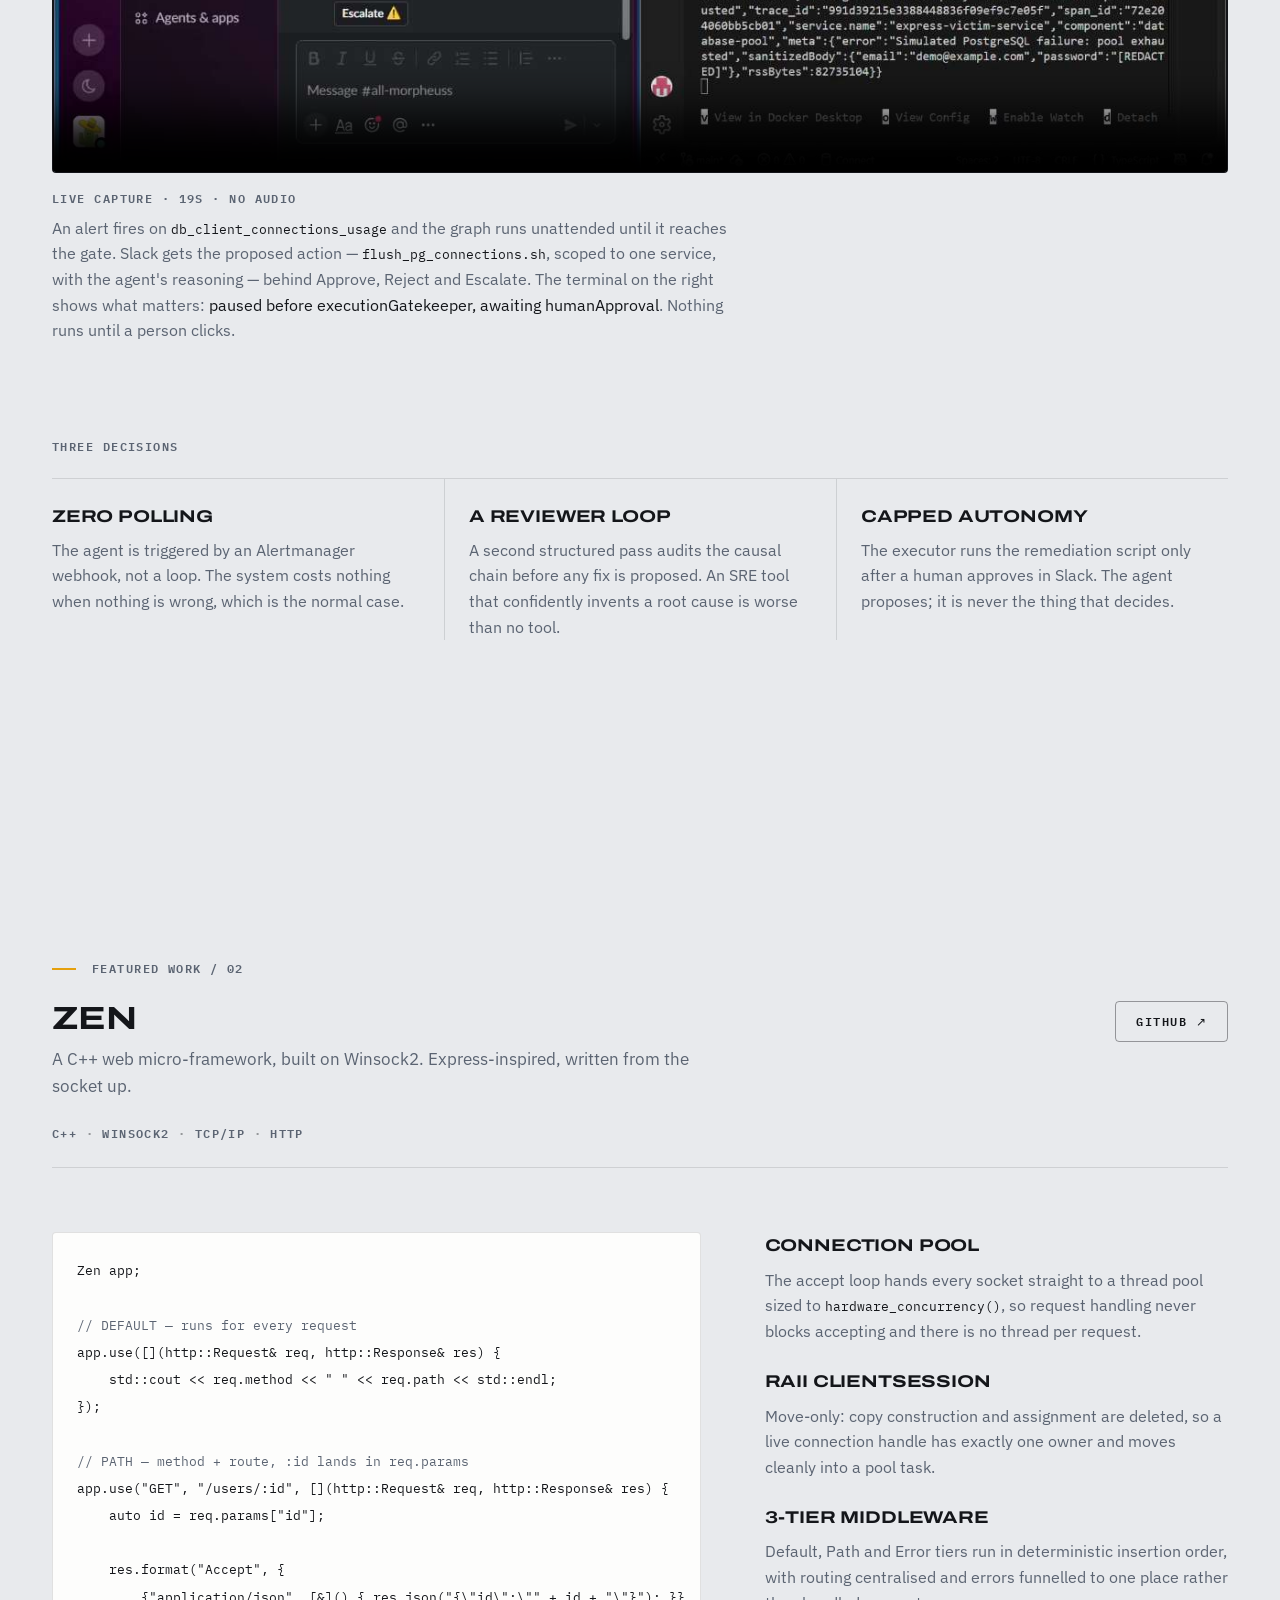
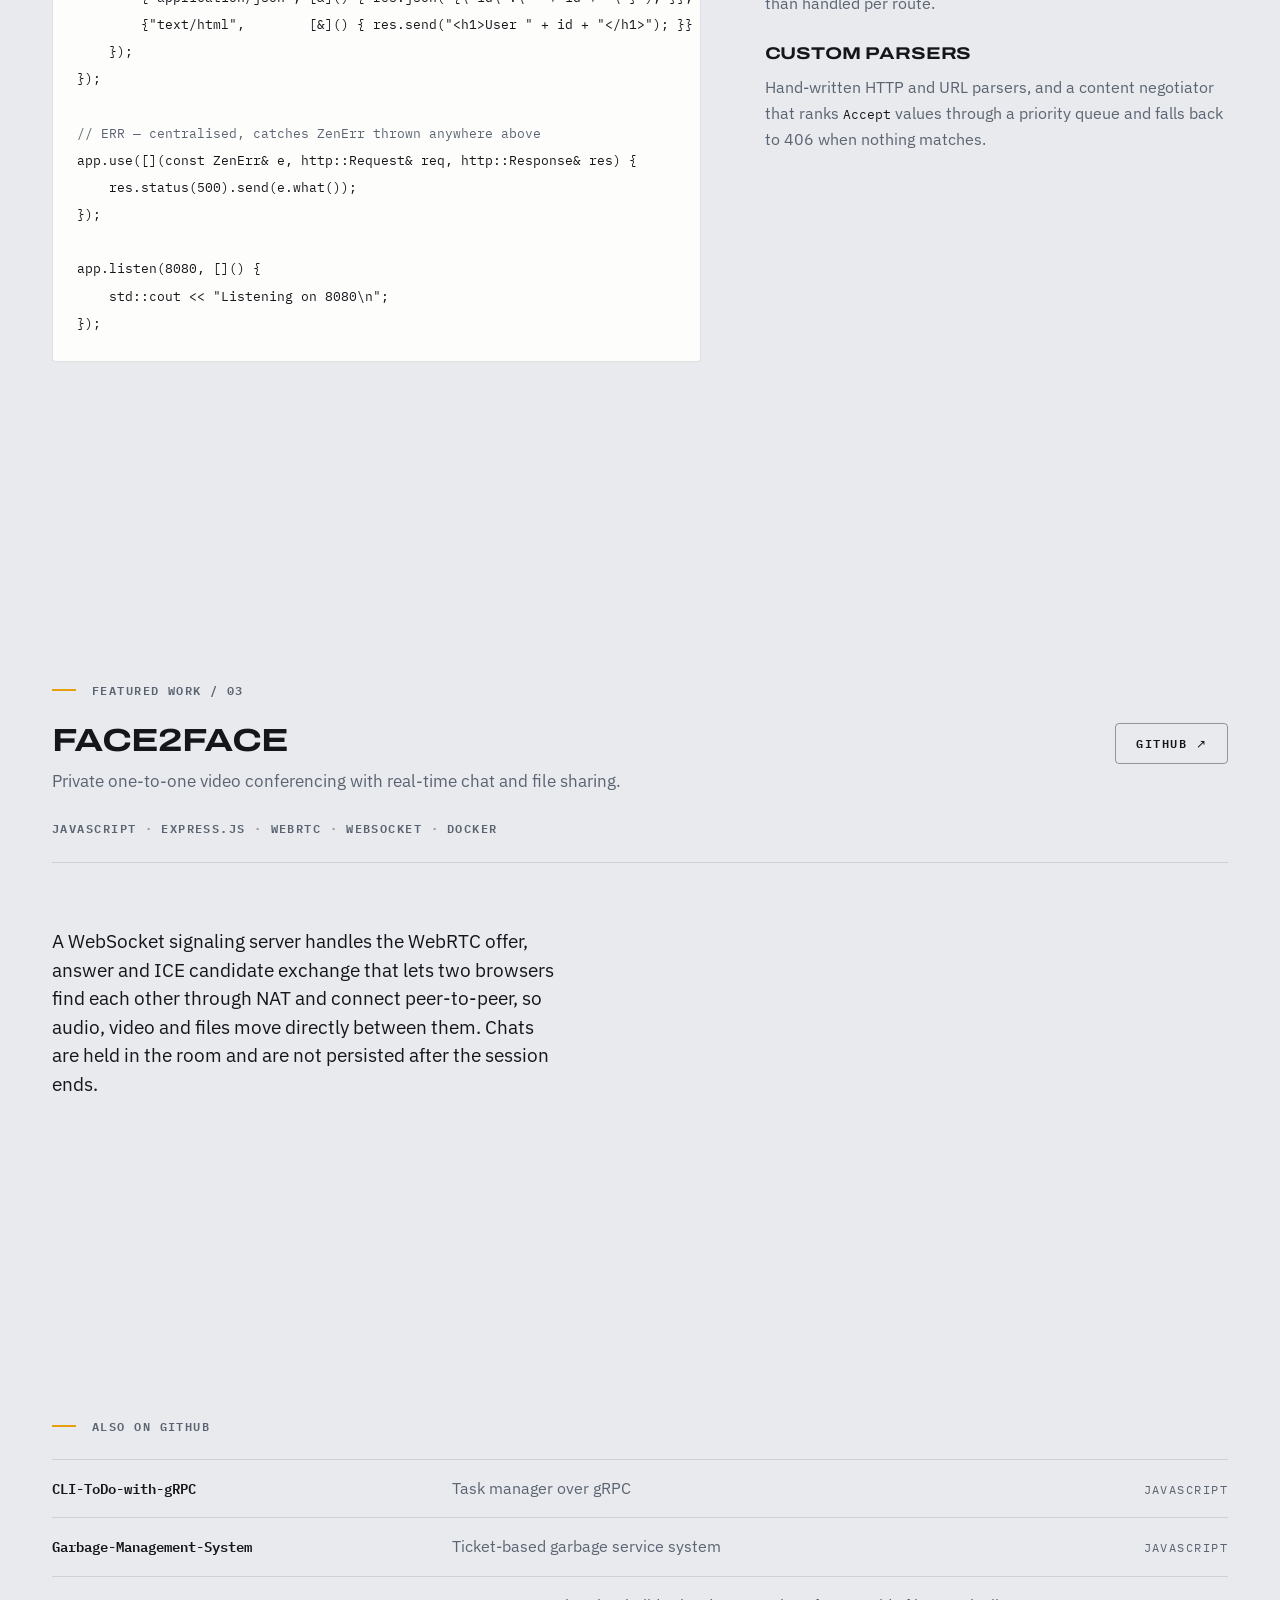
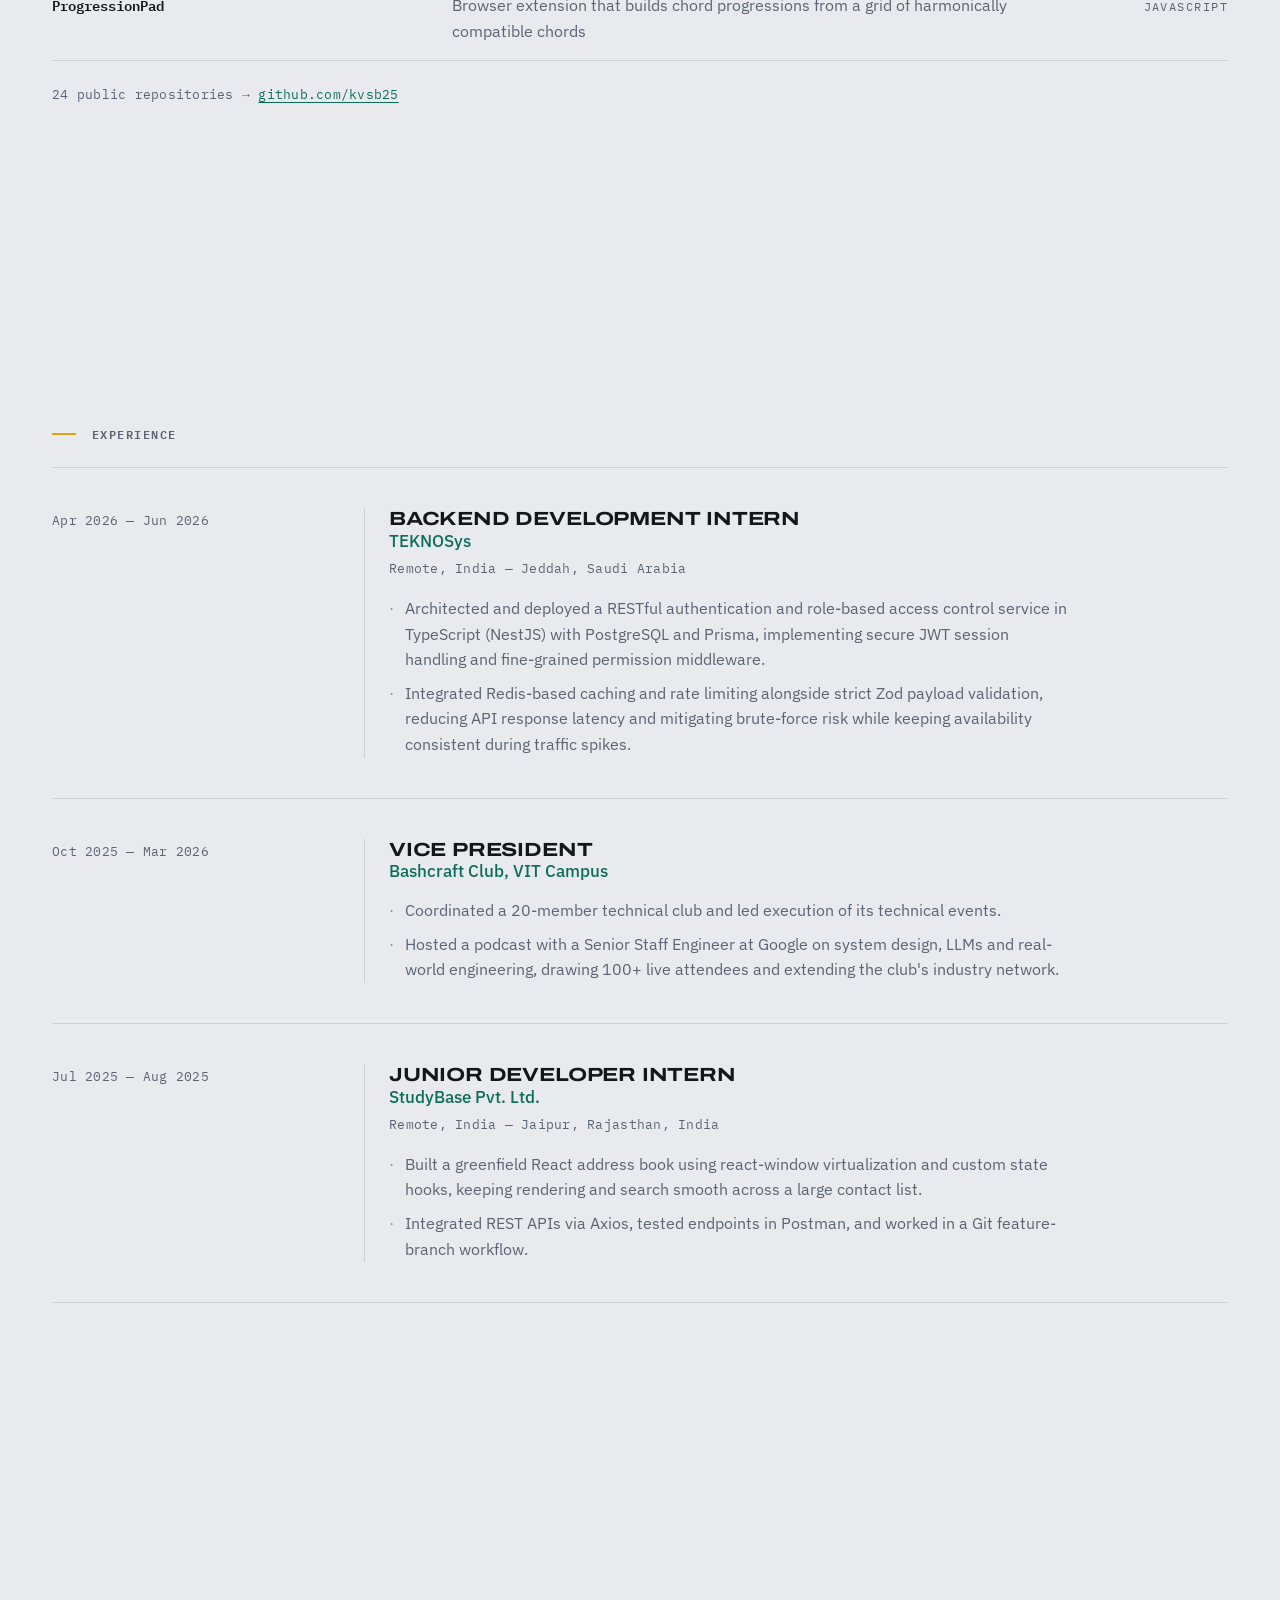
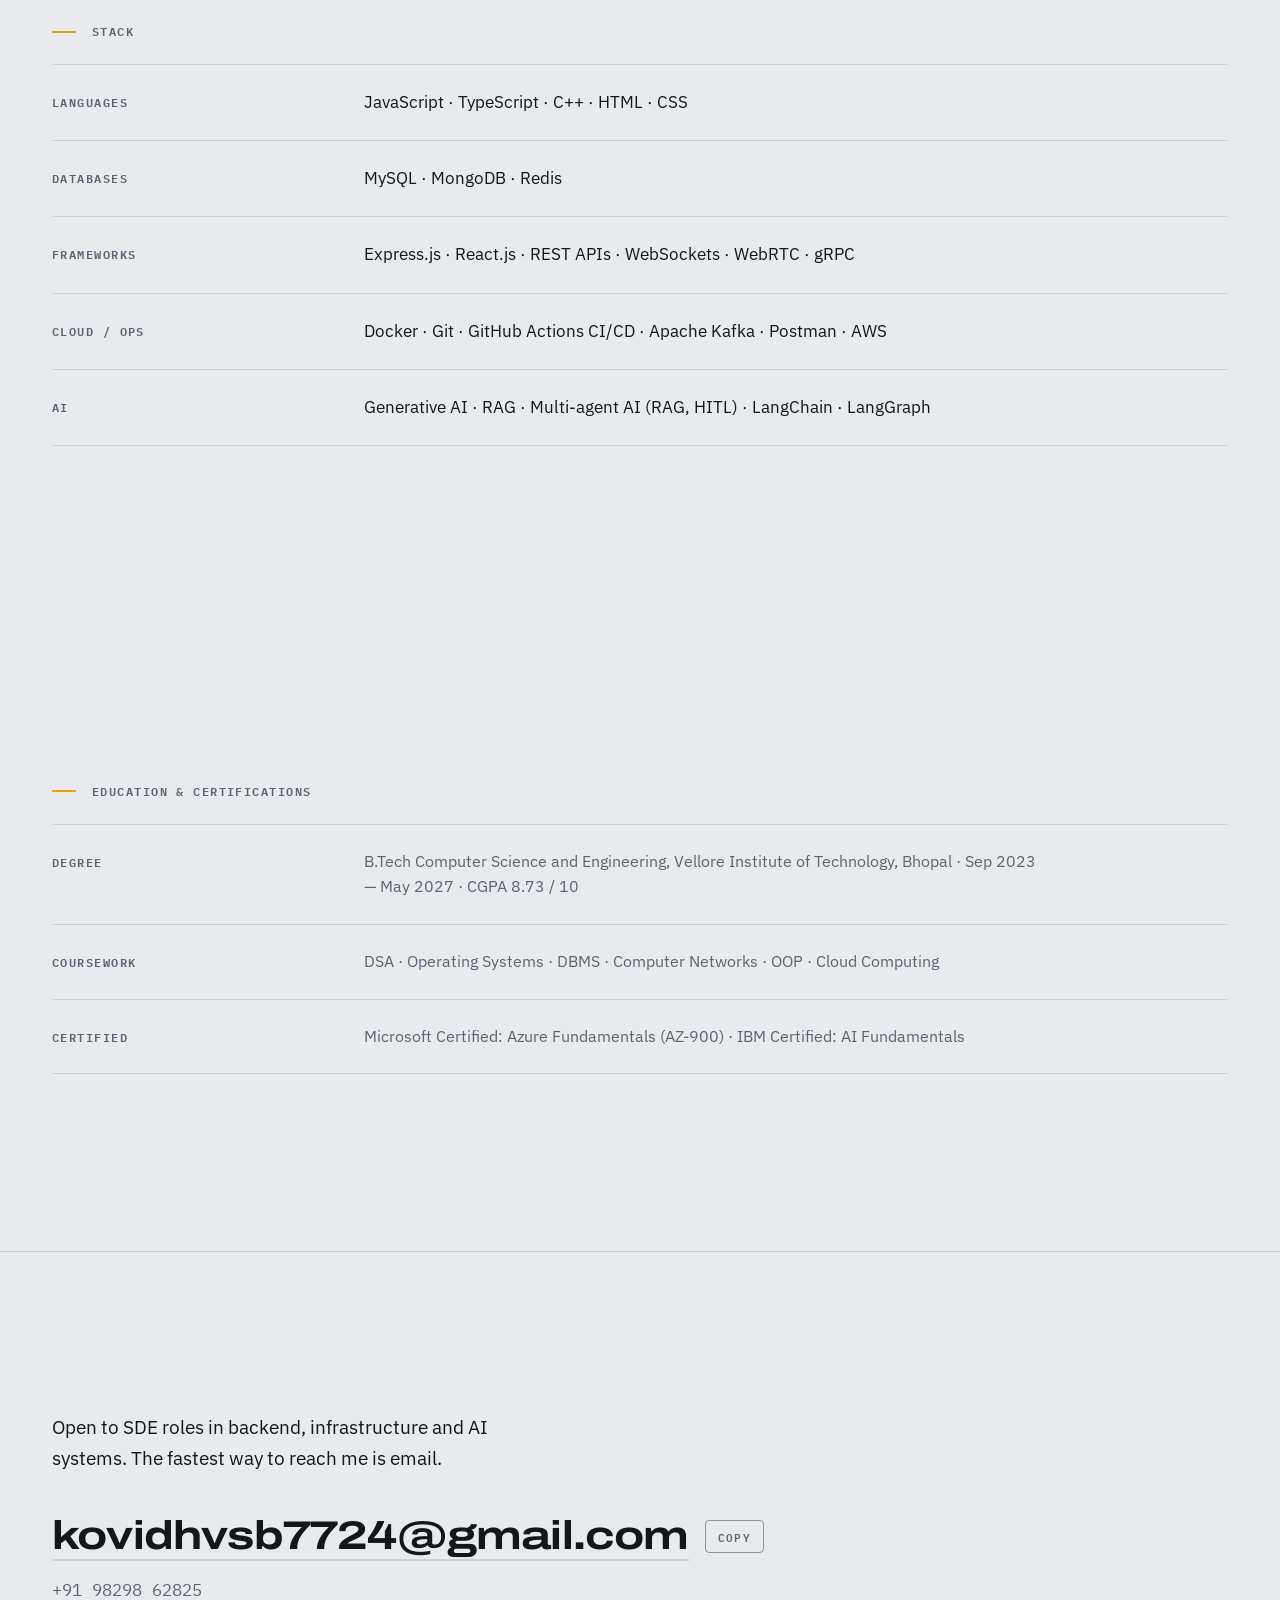
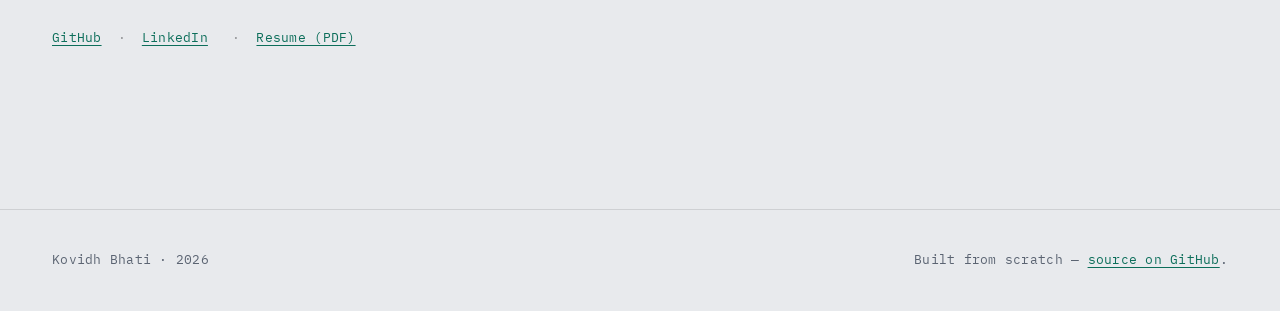
==== commit 7cd7d857: "Add the Morpheus demo capture" ====
--- a/index.html
+++ b/index.html
@@ -320,6 +320,42 @@
             </div>
           </div>
 
+          <!-- Proof, placed immediately after the pipeline it demonstrates.
+               The poster is the last frame on purpose: the payoff is the
+               Slack approval request, so it is what a visitor sees even if
+               they never press play. -->
+          <figure class="demo">
+            <video
+              class="demo__video"
+              src="morpheus_demo.mp4"
+              poster="assets/morpheus-demo-poster.jpg"
+              width="1920"
+              height="1080"
+              preload="none"
+              muted
+              loop
+              playsinline
+              controls
+              data-demo
+              aria-describedby="demo-caption"
+            >
+              <a href="morpheus_demo.mp4"
+                >Download the screen capture (MP4, 2.8&nbsp;MB)</a
+              >
+            </video>
+
+            <figcaption class="demo__cap" id="demo-caption">
+              <span class="demo__eyebrow">Live capture · 19s · no audio</span>
+              An alert fires on <code>db_client_connections_usage</code> and the
+              graph runs unattended until it reaches the gate. Slack gets the
+              proposed action — <code>flush_pg_connections.sh</code>, scoped to
+              one service, with the agent's reasoning — behind Approve, Reject
+              and Escalate. The terminal on the right shows what matters:
+              <em>paused before executionGatekeeper, awaiting humanApproval</em>.
+              Nothing runs until a person clicks.
+            </figcaption>
+          </figure>
+
           <h3 class="decisions__title">Three decisions</h3>
           <ul class="decisions">
             <li>
--- a/styles.css
+++ b/styles.css
@@ -753,6 +753,56 @@
   /* dropped rather than left at 0, so the sticky rail inside Morpheus is not
      stuck inside a transformed containing block */
   transform: none;
+}
+
+/* --------------------------------------------------------------------------
+   Morpheus demo capture
+   Full width, because a 1920x1080 screen recording of a terminal is only
+   legible if it is given the whole grid.
+   -------------------------------------------------------------------------- */
+
+.demo {
+  margin: var(--s6) 0 0;
+}
+
+.demo__video {
+  display: block;
+  width: 100%;
+  height: auto;
+  /* reserved from the file's real dimensions so nothing shifts on load */
+  aspect-ratio: 16 / 9;
+  background: var(--ink);
+  border: 1px solid var(--hairline);
+  border-radius: 4px;
+}
+
+.demo__cap {
+  margin-top: var(--s2);
+  max-width: var(--measure);
+  font-size: 16px;
+  color: var(--muted);
+}
+
+.demo__cap code {
+  font-family: var(--font-mono);
+  font-size: 13px;
+  color: var(--ink);
+}
+
+.demo__cap em {
+  font-style: normal;
+  color: var(--ink);
+}
+
+.demo__eyebrow {
+  display: block;
+  font-family: var(--font-mono);
+  font-size: 12px;
+  font-weight: 600;
+  letter-spacing: 0.12em;
+  text-transform: uppercase;
+  color: var(--muted);
+  margin-bottom: var(--s1);
 }
 
 /* --------------------------------------------------------------------------
